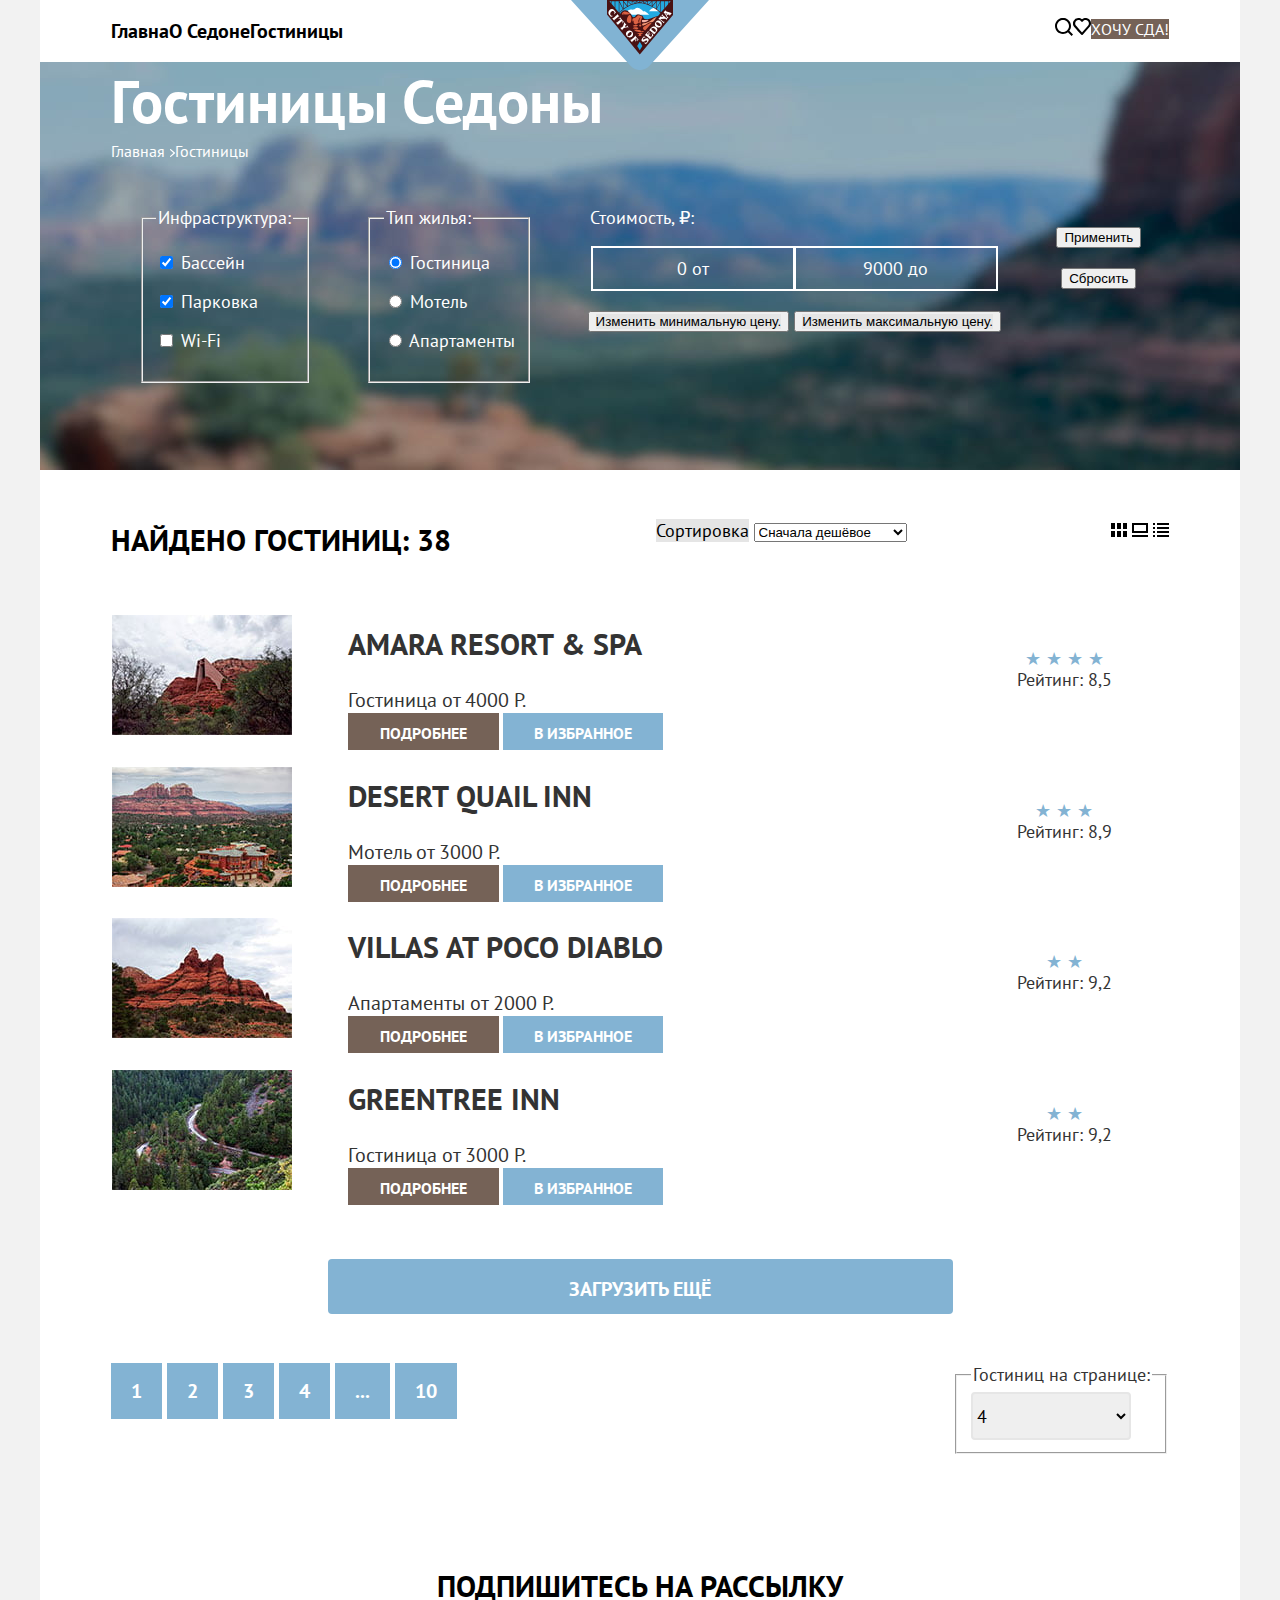
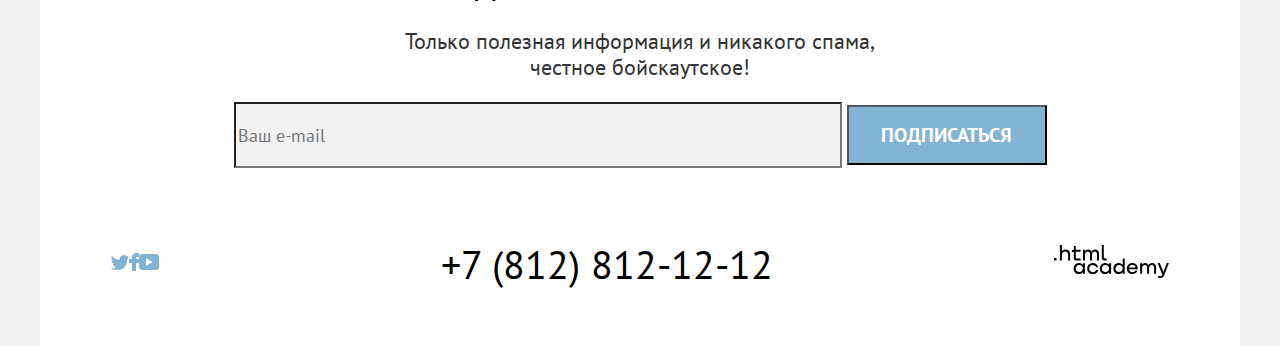
==== catalog.html @ 9a7aae80 "Поправил верстку каталога и главной" ====
<!DOCTYPE html>
<html lang="ru">
	<head>
		<meta charset="utf-8">
		<title>Каталог</title>
		<link rel="stylesheet" href="styles/styles.css">
	</head>
	<body class="page-body">
		<header class="page-header wrap">
			<nav class="navigation">
				<ul class="navigation-list">
				  <li class="navigation-item">
					 <a class="navigation-link" href="#">Главна</a>
				  </li>
				  <li class="navigation-item">
					 <a class="navigation-link" href="#">О Седоне</a>
				  </li>
				  <li class="navigation-item">
					 <a class="navigation-link" href="catalog.html">Гостиницы</a>
				  </li>
				</ul>
	 
				<div class="logo-icon">
				 <a href=""><svg width="138" height="70" fill="none" xmlns="http://www.w3.org/2000/svg"><g clip-path="url(#a)"><path d="M138 0H0l59.5 65.7c5.2 5.8 13.8 5.8 19 0L138 0Z" fill="#81B3D3"/><path d="m36.7.5 32.1 37.9 32-37.7L36.7.5Z" fill="#23A9E1"/><path d="M61.1 14.7h17.3c-1.3-.8-4.4-4.6-6-3.2-.1.1-4.9-5.7-8-2.9-2.7 2.5-4-.3-7 1.6-3.6 2.4 2 3.7 3.7 4.5Zm26.7-3.5-9.8.1c3.9-4.5 5.6-4 9.8-.1Z" fill="#fff"/><path d="M97.6 3.6V1.2h2.1l-2.1 2.4ZM48.4 13c.1.1 2.4-2.4 6.1-4.9 3.4-2.3 8.6-4.9 14.4-4.9 5.8 0 11.1 2.7 14.5 5 3.7 2.4 6 4.8 6.1 4.9l-2.5 3c-4.5.6-7.7 3.9-12.1 3.2-2.2-.4-2.3-1.6-2.9-2.9-.5-1-1.3-.8-2.3-1.2-.9-.4-1.5-1.1-3.4-.7-1.6.4-1.8 2.9-3.9 2.8-1.1-.1-1.2-1.6-2.8-3.6-4.1-4.9-7.9-4.2-10.5.3l19.6 23.3L48.4 13ZM40 1.2v1.9l-1.6-1.9H40Zm53.9 0h3.2v3L93.9 8V1.2Zm-4.1 11.4V1.2h3.5v7.4l-3.5 4s.1 0 0 0Zm-.5-10.4v9.9c-1.1-1.1-2.3-2.1-3.6-3l3.6-6.9Zm-4.1-.3v6.8c-.5-.3-.9-.7-1.5-1-.7-.4-1.4-.9-2.2-1.3l3.7-4.5Zm-4.4-.2V6c-1-.5-2.1-1-3.1-1.5l3.1-2.8Zm.6-.5h3.7l-3.7 4.6V1.2Zm4.3 0h3.6l-3.6 7.1V1.2Zm-8.8 0h3.9l-3.5 3.1c-.1 0-.2-.1-.3-.1l-.1-3Zm-.5.4V4c-1-.4-2-.7-3.1-.9l3.1-1.5Zm-4.2 0v1.3L70 2.6l2.2-1Zm-6.8 0 2.2 1c-.8 0-1.5.1-2.2.3V1.6Zm-4.1 0 3.1 1.5c-1.1.2-2.1.5-3.1.9V1.6Zm3.6 1.2-3.3-1.6h3.3v1.6Zm3.5-.4-2.8-1.3h2.8v1.3Zm.7-1.2H72l-2.9 1.3V1.2Zm3.7 0H76l-3.2 1.6V1.2ZM60.4 4.3l-3.5-3.1h3.9v3l-.4.1Zm-3.6-2.6 3.1 2.7c-1.1.4-2.1.9-3.1 1.5V1.7Zm-4.3.2 3.6 4.5c-1.3.7-2.5 1.5-3.6 2.4V1.9Zm-4.2.3 3.6 7c-1.3 1-2.5 2-3.6 3.2V2.2Zm3.7 6-3.6-7.1H52v7.1Zm4.3-2.5-3.7-4.6h3.7v4.6ZM43.7 7.5l-3.2-3.8V1.2h3.2v6.3Zm.6-6.3h3.5v11.2l-3.5-4.2v-7ZM69.1 0H36v14.6l32.8 39.9.2-.3L102 15V0H69.1Z" fill="#491213"/><path d="m66.2 46 2.6-4.2 2.6 4.2-2.6 4.2-2.6-4.2Z" fill="#23A9E1"/><path d="M74.2 30.6c-3.4-2-2.6-3.5.2-4.9 1.5-.7 4.8-3.4 6.1-2.5l-6.3 7.4Zm-2.3 2.5c-2-.1-4.3-.4-6.3.1 1.2.3 4.2 1.2 1.4 1.9 1 1.4 2.6 1.3 3.6.1-.4-.2-.7-.5-1-.7 1.1-.3 2.1-.9 2.3-1.4Zm1.2-1.6c-.9-.8-1.9-.8-2.7 0-1.2-2.1-5.4-1.4-7.4-1.7 1.1 2.6 9.6 3.1 10.1 1.7Zm-6.8-2.2c-1.6-.5-6.8-.4-3.4-1.8 1.1-.4 6.7.1 3.4 1.8Zm2-3c-.5-1.1.4-2.4 1.7-1.4 1.2.8-.6 2-1.7 1.4Zm-2.9.1c-2.3.7-5.3-.8-1.6-1.5 2.3-.5 4.7.5 1.6 1.5-.1 0 .1 0 0 0Zm-2.6-6.2c-.5 1.6-1.5 1.9-1.4 0 .1-2.3 1.6-1.7 3.2-2.6 1.3-.7 2-3.4 4.3-1.8 1 .7 2.2.1 2.5 1.2 0-.1-2.9 6.7-1.3 6.7-3.2 0-1.8-3.8-.6-6.4-1.2.6-3.1 4.3-1.5 5-.8 1.1-3.4 2.6-4.7 1.5-1.1-1-.5-2.3-.5-3.6Zm-4 2.8c-5.6 0-1.8-8.6.1-8.1 2.2.7 1.9 8.2-.1 8.1Zm-6.2-8.2c-2.6-.1-1.5-2.6.3-3.1 1.7-.5 5.2 1.1 6.4 2.2-1.8.6-4.1.5-6.1.6-.2-2-.7-1.3-.6.3Z" fill="#DC6243"/><path d="M71.8 25.8c-2.9-3 4.3-2.7 5.5-3.8.8.3 7-5.4 8.5-5-1.1 1.3-3.4 5.3-5 5.3-1.3 0-2.6-.2-3.6.7-1.5 1.4-3.9 2.1-5.4 2.8Z" fill="#F49774"/><path d="M72.7 22.2c-1.6.9-3.1-2.5-.3-2.2 1.8.2 3.7-.2 5.4.1a5.86 5.86 0 0 1-5.1 2.1Z" fill="#F4B1A4"/><path d="M51.1 20.9c.3.4.6.8.5 1.4 0 .4-.6 1-.2 1.2l1.5-1.8c-.4-.1-3.5-3.8-3.5-4.2l-2.1 1.1c.1.4.8 0 1.2 0 .5 0 .9.4 1.3.7-1.1.9-3.8 3.3-4.1 3.3-.1 0-.7-.4-.7 0 0 .2.6.7.7.8l1.4 1.7c.4-.2-.1-.5.1-.8.1-.2 3.2-2.7 3.9-3.4Zm-3.4-4.5c.3-.1.4.3.6 0l-1.6-1.9c-.2-.3-.5-.6-.5 0 .1.4-4 3.7-4.2 3.8-.3.1-.5-.3-.7.1l1.4 1.7c.2.2.3.4.5.6.2.2.1-.4.1-.4-.1-.3.3-.6.6-.8 1-1 3.5-3.1 3.8-3.1Zm-5.7-.6c-1.1.3-2.4-.1-2.7-1.3-.4-1.2.4-2.4 1.3-3.1.9-.7 2.3-.6 2.8.5.2.5.1 1.1-.1 1.6-.1.3-.4.6 0 .8.6-.7 1.1-1.4 1.7-2.1-.7-.4-1-1.1-1.5-1.7-.6-.7-1.3-1.4-2.3-1.5-1.9-.3-3.6 1.7-3.8 3.4-.1.9.2 1.8.8 2.6.5.6 1.2 1.1 1.6 1.8.2.1 1.8-.7 2.1-.8.2 0 .1-.1.1-.2-.5.2 0 0 0 0Zm25.5 23.6c-.7-.5-2.6-3-3-3.5l-.2-.3-.2.1c-.1.1.1.4 0 .6-.5.8-3.7 3.2-3.9 3.4-.4.2-.8-.1-1 .2.5.6 1.8 2.3 2 2.3.3 0 .1-.5.1-.6.1-.2 1.7-1.6 2.3-2.1.2-.2.4.3.6.5.2.3.3.7.2 1-.1.2-.5.6-.2.8.4-.5 1.5-1.8 1.7-2 .2-.2-.4 0-.3-.1-.2.1-.5.2-.7 0-.1 0-.7-.7-.6-.8.3-.2.6-.6 1-.7.6-.1 1 1 1.1 1.4.1.4.1.8-.1 1.1-.1.3-.3.5 0 .6l1.4-1.9c0 .1-.1.1-.2 0-.1 0 .1.1 0 0Zm-9.2-8.9c-.7 0-1.4.3-2 .8a3.56 3.56 0 0 0-.5 4.8c1.3 1.7 3.4 1.9 5.1.7 1.4-1.2 1.6-3.3.5-4.8-.8-1-2-1.5-3.1-1.5Zm1.2 1.4c.9-.1 1.5.8 1.1 1.8-.4 1-1.4 2-2.4 2.4-1.2.5-2-.5-1.5-1.7.4-1 1.4-2 2.4-2.4.1 0 .2-.1.4-.1Zm-2.8-4.6c.3 0 .6.4.8 0l-1.4-1.7c-.4.2 0 .4-.1.6-.2.3-1.7.5-2.1.6.1-.4.6-1.7.8-1.8.4-.3.6.3.8-.1l-1.8-2.1c-.2-.2-.4-.7-.6-.4 0 0 0 1-.1 1.1-.1.2-.6 2.4-1.2 2.9a11 11 0 0 1-1.8 1.4c-.3.1-.5-.4-.8 0l1.6 1.9c.1.1.4.6.5.6.3.1 0-.6.1-.7.1-.3 1.6-1.8 2.3-1.9.9-.2 2-.5 3-.4.2 0-.2 0 0 0ZM80.9 34c.1.4.2.9.1 1.3-.1.6-.6 1.9-1.4 1.5-.8-.4-1.4-1.1-2.1-1.7.5-.6 1-1.1 1.9-.8.2.1.4 0 .2-.2-.3-.2-2-1.3-2.1-1.2-.2.2.3.6.1 1-.1.3-.4.5-.6.8-.5-.4-1.2-.8-.7-1.5.4-.4.8-.8 1.4-.9.4-.1 1.2.3 1.3-.1-.7-.3-1.4-.7-2.1-1 .1.5-2.2 2.9-2.7 3.5-.1.1-.4.4-.4.5 0 .3.4.1.4.1.3-.1 4.4 3.3 4.5 3.6.1.2-.1.4 0 .5 0 0 .1.1.2.1.3-.3 2.9-3.9 3.5-4l-1.5-2.4c-.4.2-.1.7 0 .9Zm-4 4.4c-1.3-.9-3.6.8-4 1-.7.3-1.2-.4-.8-1 .3-.5.9-.8 1.5-.8.2 0 .9.1.9 0 .1-.1.1-.1 0-.2-.6-.4-1.1-.8-1.7-1.1-.1.7-.9 1.1-1.3 1.6-.5.6-1 1.3-1 2s.4 1.4 1.1 1.7c.7.4 1.5.1 2.2-.3.4-.3.8-.6 1.2-.8.6-.3 1.5 0 1.3.8-.2.7-.9 1.3-1.6 1.5-.4.1-.8.1-1.2-.1-.3-.1-.6-.5-.8-.1l2.3 1.6c.1-.5.3-.7.7-1 .5-.4.9-.9 1.3-1.4.8-.9 1.1-2.5-.1-3.4Zm17.6-28.1c0 .1 0 .1 0 0l-.9 1-.8 1c-.2.2-.3.3 0 .5.5-.3 3.5 4.8 3.3 5.5-.5.2-4.5-3.3-4.6-3.5 0-.1.2-.7-.1-.6-.1 0-.5.6-.6.7l-.6.7c.2.3.3 0 .6 0 .2.1 1.2.9 1.5 1.1-.5 0-1.7.1-1.9.1-.6.1-.3-.4-.7-.6L88.2 18l-.9 1v.1c.2.2.1.1.4 0 .3-.1 4.3 3.2 4.4 3.4.2.3-.1.6.3.8l1.2-1.4c.1-.1.1-.1 0-.1-.3-.2-.3.1-.7.1-.3-.1-2.9-2.2-3.8-3l5.3-.2c.2 0 .7.6.7.8-.1.2-.3.4 0 .5.3-.4.6-.7.9-1.1l.1-.2c.1 0 .1-.1.1-.2l.1-.1c.3-.3 1.2-1.3 1.1-1.4-.3-.3-.4.3-.8 0-.2-.2-.8-1.2-.9-1.4-.2-.3.4-.6.6-.7.5-.3 2.1-.8 2.3.2 0 .2-.2.4-.1.5 0 0 .1.2.2.1l2.1-2.6-.2-.2c-.5.5-5.5-1.5-5.8-1.8-.1-.2-.1-.8-.3-.8Zm-.2 2.6c.8.3 1.5.6 2.3 1l-.6.3c-.2.1-.4.3-.6.5l-1.1-1.8Zm-6.6 7.7c-1.1-.1-2.2.4-3 1.3-1.2 1.5-1.1 3.7.4 4.9 1.5 1.2 3.7.9 4.9-.5 1.2-1.5 1.1-3.7-.4-4.9-.5-.4-1.2-.7-1.9-.8Zm-1.4 1.6c.6 0 1.3.4 1.7.7.8.5 2.2 1.7 1.5 2.7 0-.1.1-.1-.1.1-.8.8-2.2.1-2.9-.5-.7-.5-2-1.7-1.2-2.7.3-.2.6-.3 1-.3Zm-3.1 4.3c-1.2-.1-2.4.5-3.3 1.6-.6.8-1.3 1.5-1.9 2.3.2.3.5-.1.8.1.3.2 4.1 3.3 4.1 3.5.1.3-.2.4.1.6.1.1 2.9-3.4 3.2-4 .4-1.1.1-2.4-.8-3.2.1.1.2.1 0 0-.8-.6-1.5-.9-2.2-.9Zm-1.1 1.6h.3c1.4.4 3.4 2.1 2.1 3.6l-.4.4c-.2.2-4.2-3-4-3.2.4-.5 1.3-.9 2-.8Z" fill="#fff"/></g><defs><clipPath id="a"><path fill="#fff" d="M0 0h138v70H0z"/></clipPath></defs></svg>
				 <span class="visually-hidden"></span></a>
				</div>
				
				<ul class="navigation-listP">
				 <li class="navigation-item">
					 <a href=""><svg width="18" height="18" fill="none" xmlns="http://www.w3.org/2000/svg"><path d="m18 16.5-3.7-3.7c1-1.3 1.7-3 1.7-4.9 0-4.4-3.6-8-8-8S0 3.6 0 8c0 4.4 3.6 8 8 8 1.8 0 3.5-.6 4.9-1.7l3.7 3.7 1.4-1.5ZM8 14c-3.3 0-6-2.7-6-6s2.7-6 6-6 6 2.7 6 6-2.7 6-6 6Z" fill="#000"/></svg>
					 <span class="visually-hidden"></span></a>
				 </li>
				 <li class="navigation-item">
					 <a href=""><svg width="18" height="17" fill="none" xmlns="http://www.w3.org/2000/svg"><path d="M8.9 17a.9.9 0 0 1-.8-.4c-5.4-6.1-6.7-7.5-7-7.9A5.4 5.4 0 0 1 5.5 0C6.8 0 8 .5 9 1.3a5.46 5.46 0 0 1 9 4.1c0 1.3-.5 2.5-1.3 3.4l-7 7.9c-.2.2-.4.3-.8.3Zm-6-9.5c.3.4 3.5 4 6.1 6.9l6.2-7c.5-.5.7-1.2.7-2 0-1.8-1.5-3.3-3.3-3.3-1 0-2 .5-2.7 1.3-.3.3-.6.4-.9.4-.3 0-.6-.2-.8-.4-.7-.8-1.7-1.3-2.7-1.3-1.8 0-3.3 1.5-3.3 3.3-.1.9.3 1.6.7 2.1-.1 0-.1 0 0 0Z" fill="#000"/></svg>
						 <span class="visually-hidden"></span></a>
				 </li>
				 <li class="navigation-item">
					 <a class="button-navi" href="#" alt="Кнопка" width="160px" height="37px">Хочу Сда!</a>
				 </li>
			  </ul>
			 </nav>
		 </header>
		 
	<main class="main-catalog">
		<section class="selection-block wrap">
			<header class="inner-header">
				<h1 class="inner-header-title">Гостиницы Седоны</h1>
					<ul class="navigation-it">
						<li class="navigation-items">
							<a class="vis-hidden" href="#">Главная</a>
							<a class="to-main" href="#"><svg width="5" height="8" fill="none" xmlns="http://www.w3.org/2000/svg"><path d="M4.8 3.6 1 .2C.8 0 .4 0 .1.2-.2.4-.1.8.1 1l3.3 3L.2 7c-.2.2-.2.6 0 .8 0 .1.3.2.4.2.1 0 .3-.1.4-.2l3.8-3.4c.3-.2.3-.6 0-.8Z" fill="#fff"/></svg></a>
						</li>
						<li class="navigation-items">
							<a class="navi-kat" href="#">Гостиницы</a>
						</li>
					</ul>
			</header>
				
				
			<div class="block-rtx">
				<div class="fieldset">
					<div class="fieldset-block">
						<fieldset class="fieldset">
							<legend class="text-m">Инфраструктура:</legend>
						   	<div class="text-n">
							   	<p>
						         	<input type="checkbox" name="pool" value="Бассейн" id="checkbox01" checked>
							      	<label for="checkbox01">Бассейн</label>
									</p>
							   	<p>
						         	<input type="checkbox" name="parking" value="Парковка" id="checkbox02" checked>
							      	<label for="checkbox02">Парковка</label>
									</p>
							   	<p>
						         	<input type="checkbox" name="wi-fi" value="wi-fi" id="checkbox03">
							      	<label for="checkbox03">Wi-Fi</label>
									</p>
								</div>
						</fieldset>
					</div>
				</div>
			
				<div class="fieldset">
					<div class="fieldset-block">
						<fieldset class="fieldset">
							<legend class="text-m">Тип жилья:</legend>
								<div class="text-n">
									<p>
  										<input type="radio" id="hotel" name="contact" value="Гостиница" checked>
  										<label for="hotel">Гостиница</label>
									</p>
							  		<p>
  										<input type="radio" id="motel" name="contact" value="Мотель">
  										<label for="motel">Мотель</label>
									</p>
							  		<p>
  										<input type="radio" id="apartments" name="contact" value="Апартаменты">
  										<label for="apartments">Апартаменты</label></p>
							  	</div>
						</fieldset>
					</div>
				</div>
					
				<div class="cost-filter">
					<div class="filter-block">
						<legend class="text-m">Стоимость, ₽:</legend>
							<ul class="price-control">
								<li class="block-li">
									<span>0 от</span>
								</li>
								<li class="block-li">
									<span>9000 до</span>
								</li>
							</ul>
						<button class="range-toggle toggle-min" type="button">
							<span class="visually-hidden">Изменить минимальную цену.</span>
						</button>
						<button class="range-toggle toggle-max" type="button">
							<span class="visually-hidden">Изменить максимальную цену.</span>
						</button>
					</div>
				</div>
				<div class="butt-control-block">
					<p><button class="cotrols-up" type="submit" name="show">Применить</button></p>
					<p><button type="button" name="show">Сбросить</button></p>
				</div>
			</div>			
		</section>
		
		<section class="hotel-item">
			<div class="hotel-pos">
				<div class="block-post wrap">
			<div class="sorting">
				<span>Найдено гостиниц: 38</span>
			</div>
			<div class="sorting-type">
			<form class="sorting-type">
				<label class="visually-hidden" for="sorting">Сортировка</label>
				<select class="select-control" id="sorting" name="sorting">
					<option value="cheap">Сначала дешёвое</option>
				  <option value="popular">Сначала популярное</option>
				  <option value="expensive">Сначала дорогое</option>
				</select>
			 </form>
			</div>
			 	<div class="button-light">
					<svg width="16" height="14" fill="none" xmlns="http://www.w3.org/2000/svg"><path d="M4 0H0v6h4V0ZM16 0h-4v6h4V0ZM10 0H6v6h4V0ZM4 8H0v6h4V8ZM16 8h-4v6h4V8ZM10 8H6v6h4V8Z" fill="#000"/></svg>
					<svg width="16" height="14" fill="none" xmlns="http://www.w3.org/2000/svg"><path d="M16 12H0v2h16v-2ZM14 2v6H2V2h12Zm2-2H0v10h16V0Z" fill="#000"/></svg>
					<svg width="16" height="14" fill="none" xmlns="http://www.w3.org/2000/svg"><path d="M2 0H0v2h2V0ZM16 0H4v2h12V0ZM2 4H0v2h2V4ZM16 4H4v2h12V4ZM2 8H0v2h2V8ZM16 8H4v2h12V8ZM2 12H0v2h2v-2ZM16 12H4v2h12v-2Z" fill="#000"/></svg>
				</div>
				</div>
			</div>
		</section>

		<div class="menu-hotel">
			<div class="abode">
				<div class="img-catalog"><img src="images/catalog/hotel-1.jpg" width="180px" height="120px" alt="Amara Resort & Spa"></div>
					<div class="information">
						<h2 class=info-abode>Amara Resort & Spa</h2>
							<span class="adobe-name">Гостиница</span>
							<span class="adobe-price">от 4000 Р.</span>
							<div class="buttons">
								<a href="#" class="more-details">Подробнее</a>
								<a href="#" class="more-favorites">В избранное</a>
							</div>
					</div>
				<div class="rating-item">
					<div class="rating-result">
						<span class="active"></span>	
						<span class="active"></span>    
						<span class="active"></span>  
						<span class="active"></span>   
					</div>
					<div class="rating">Рейтинг: 8,5</div>
				</div>
			</div>

			<div class="abode">
				<div class="img-catalog"><img src="images/catalog/hotel-2.jpg" width="180px" height="120px" alt="Desert Quail Inn"></div>
				<div class="information">
					<h2 class=info-abode>Desert Quail Inn</h2>
					<span class="adobe-name">Мотель</span>
					<span class="adobe-price">от 3000 Р.</span>
					<div class="buttons">
						<a href="#" class="more-details">Подробнее</a>
						<a href="#" class="more-favorites">В избранное</a>
					</div>
				</div>
				<div class="rating-item">
					<div class="rating-result">
						<span class="active"></span>	
						<span class="active"></span>    
						<span class="active"></span> 
					</div>
					<div class="rating">Рейтинг: 8,9</div>
				</div>
			</div>

			<div class="abode">
				<div class="img-catalog"><img src="images/catalog/hotel-3.jpg" width="180px" height="120px" alt="Villas at Poco Diablo"></div>
				<div class="information">
					<h2 class=info-abode>Villas at Poco Diablo</h2>
					<span class="adobe-name">Апартаменты</span>
					<span class="adobe-price">от 2000 Р.</span>
					<div class="buttons">
						<a href="#" class="more-details">Подробнее</a>
						<a href="#" class="more-favorites">В избранное</a>
					</div>
				</div>
				<div class="rating-item">
					<div class="rating-result">
						<span class="active"></span>	
						<span class="active"></span>    
					</div>
					<div class="rating">Рейтинг: 9,2</div>
				</div>
			</div>

			<div class="abode">
				<div class="img-catalog"><img src="images/catalog/hotel-4.jpg" width="180px" height="120px" alt="GreenTree Inn"></div>
				<div class="information">
					<h2 class=info-abode>GreenTree Inn</h2>
					<span class="adobe-name">Гостиница</span>
					<span class="adobe-price">от 3000 Р.</span>
					<div class="buttons">
						<a href="#" class="more-details">Подробнее</a>
						<a href="#" class="more-favorites">В избранное</a>
					</div>
				</div>
				<div class="rating-item">
					<div class="rating-result">
						<span class="active"></span>	
						<span class="active"></span> 
					</div>
					<div class="rating">Рейтинг: 9,2</div>
				</div>
			</div>

			<div>
				<p class="butt-sh-more">
					<a  href="#" class="button-show-more" alt="Загрузить ещё" width="625" height="55px">Загрузить ещё</a>
				</p>
			</div>
		</div>

			<section class="block-r wrap">
				<div class="myDIV">
					<button class="btn">1</button>
					<button class="btn">2</button>
					<button class="btn">3</button>
					<button class="btn">4</button>
					<button class="btn">...</button>
					<button class="btn">10</button>
				 </div>
		  
			  <form class="number-hotels">
				  <fieldset>
			<legend class="hotels-page">Гостиниц на странице:</legend>
						<select name="hotel-number" id="hotel-number">
							<option value="4">4</option>
							<option value="3">3</option>
							<option value="2">2</option>
							<option value="1">1</option>
		  				</select>
					</fieldset>
				</form>
		  </section>

			<section class="newsletter">
				<div class="news-p">
				<h2 class="page-mail-title">Подпишитесь на рассылку</h2>
				<p class="mail-title">Только полезная информация и никакого спама,<br> честное бойскаутское!</p>
				<form class="newsletter-form" action="https://echo.htmlacademy.ru/" method="post">
				  <p class="newsletter-email">

					 <input class="field"  placeholder="Ваш e-mail" type="email" name="newsletter-email" id="newsletter-email" required>
				  
				  <button class="newsletter-button" type="submit">Подписаться</button></p>
				</form>
				</div>
			 </section>
		 </main>

		 <footer class="page-footer wrap">
			<section class="footer-social">
				<ul class="footer-social-list">
				  <li class="footer-social-item">
					<a href="#"><svg width="18" height="15" fill="none" xmlns="http://www.w3.org/2000/svg">
						<path d="M11.6.2c1.8-.5 3.2.3 3.8 1.2.7-.2 1.4-.5 2.1-.7 0 .9-.6 1.5-.9 1.8.7.1 1.4-.6 1.4-.6-.2 1-1.1 1.8-1.7 2C16.1 10.7 13 15.1 5.7 15h-.5c-.4 0-4.4-.5-5.2-1.9 2.4.2 4.1-.4 5-1.2-1-.3-2.9-.4-3.2-2.9.4.1.6.2 1.3.1C1.8 8.3.4 7.5.5 5.3c.3.3 1.1.5 1.4.5C1.1 5.6-.2 2.5.9.9c1.9 1.9 4 3.6 7.6 3.8C8.7 2.3 9.7.8 11.6.2Z" fill="#83B3D3"/></svg></a>
				  </li>
				  <li class="footer-social-item">
					<a href="#"><svg width="10" height="18" fill="none" xmlns="http://www.w3.org/2000/svg"><path d="M7 0C4.8 0 3 1.8 3 4v2H0v4h3v8h4v-8h3V6H7V4h3V0H7Z" fill="#83B3D3"/></svg></a>
				  </li>
				  <li class="footer-social-item">
					<a href="#"><svg width="20" height="16" fill="none" xmlns="http://www.w3.org/2000/svg"><path d="M17 0H2.9C1.2 0 0 1.5 0 3.2v9.5C0 14.5 1.2 16 2.9 16h14.3c1.5 0 2.9-1.5 2.9-3.2V3.2C19.9 1.5 18.7 0 17 0ZM7 11.8V4.2L13.7 8 7 11.8Z" fill="#83B3D3"/></svg></a>
				  </li>
				</ul>
				</section>
				<section class="footer-contacts">
					<address class="footer-contacts-phone">
						<a class="footer-phone" href="tel:+78128121212">+7 (812) 812-12-12</a>
					 </address>
			</section>
	
			<section class="footer-academy">
				<div class="footer-acatext">
					<a class="htmlacademy-link" href="https://htmlacademy.ru/"><img src="images/imgsvg/logo_htmlacademy.svg" alt="точка" width="115px" height="34px"></a>
				</div>
			 </section>
		 </footer>
	</body>
</html>
---- styles/styles.css ----
@font-face {
	font-family: "PT Sans";
	font-style: normal;
	font-weight: 400;

	src: url("../fonts/ptsans-400.woff2") format("woff2");
	font-display: swap;
}

@font-face {
	font-family: "PT Sans";
	font-style: normal;
	font-weight: 700;

	src: url("../fonts/ptsans-700.woff2") format("woff2");
	font-display: swap;
}

body {
	font-family: "PT Sans", sans-serif;
	font-size: 18px;
	line-height: 21px;
	color: #333333;
	background-color: #E5E5E5;
}

html {
	background-color: #F2F2F2;
}

.wrap {
	padding-left: 71px;
	padding-right: 71px;
}

.page-body {
	width: 1200px;
	margin: 0 auto;
	background: #FFFFFF;
}

.logo-icon {
	transform: translate(-50%, 0);
	position: absolute;
	left: 50%;
	top: 0;
}

.button {
	font-family: inherit;
	font-size: 16px;
	line-height: 16px;
	font-weight: normal;
	text-align: center;
	color: #ffffff;
	background-color: #000000;
	text-decoration: none;
	text-transform: uppercase;
}

.page-header {
	color: #000000;
	background: #FFFFFF;
}

.navigation {
	display: flex;
	justify-content: space-between;
	
}

.navigation-list {
	display: flex;
	justify-content: space-between;
	list-style: none;
	margin-left: 0;
	padding: 0;
}

.navigation-listP {
	display: flex;
	justify-content: space-between;
	list-style: none;

}

.navigation-link {
	font-family: "PT Sans", sans-serif;
	font-size: 20px;
	line-height: 26px;
	font-weight: 700;
	text-align: center;
	color: #000000;
	background-color: #ffffff;
	text-decoration: none;
}

.main-welcom {
	display: grid;
	grid-template-columns:repeat(2, 1fr);
	color: #FFFFFF;
	background-color: #9D8981;
	text-align: center;
 	background-image: url("../images/index-background.jpg");
	width: 1200px;
	height: 485px;
	margin: auto;

}

.logo-welcome {
	padding: 35px;
	width: 458px;
	height: 352px;
}

.grid-line {
	width: 1200px;
	height: 56px;
}

a.button-navi {
	background: #756257;
	color: #ffffff;
	text-transform: uppercase;
	text-decoration: none;
	font-size: 16px;
	line-height: 21px;
 }

.logo-sedona-town {
	color: #ffffff;
	background-color: #83B3D3;
}

.town-main {
	display: flex;
	justify-content: center;
	align-items: center;
	height: 282px;
	background: #FFFFFF;
	
}

h1 {
	font-family: "PT Sans", sans-serif;
	font-style: normal;
	font-size: 60px;
	line-height: 78px;
	font-weight: bold;
}

h2 {
	font-family: "PT Sans", sans-serif;
	font-style: normal;
	font-weight: bold;
	font-size: 30px;
	line-height: 36px;
	text-align: center;
	text-transform: uppercase;
}

h3{
	font-family: "PT Sans", sans-serif;
	font-style: normal;
	font-weight: bold;
	font-size: 24px;
	line-height: 28px;
	text-align: center;
	text-align: center;
	text-transform: uppercase;
}

.text-u {
	font-family: "PT Sans", sans-serif;
	font-size: 30px;
	line-height: 36px;
	font-style: normal;
	font-weight: bold;
	color: #000000;
	text-align: center;
	text-transform: uppercase;
}

.text-p {
	font-family: "PT Sans", sans-serif;
	font-style: normal;
	font-weight: normal;
	color: #333333;
	font-size: 22px;
	line-height: 36px;
	text-align: center;
}

.logo-sedona-town {
	text-align: center;
}

.advantages-item {
	text-align: center;
}

.advantages-title {
	font-family: "PT Sans", sans-serif;
	font-size: 24px;
	line-height: 28px;
	text-transform: uppercase;
}

.interested {
	display: flex;
	justify-content: center;
	align-items: center;
	margin: 0 auto;
	text-align: center;
	height: 417px;
	background: #FFFFFF;
}

.newsletter {
	text-align: center;
}

.logo-sedona-town {
	display: flex;
	max-width: 1200px;
	background-color: #83B3D3;
}

.sedona-town {
	display: flex;
	margin: auto;
	height: 384px;
}

.cont-text {
	font-family: "PT Sans", sans-serif;
	font-style: normal;
	color: #ffffff;
	margin: auto;
	font-weight: normal;
	font-size: 18px;
	font-weight: 21px;
	text-align: center;
}

.devil-bridge {
	display: flex;
	max-width: 1200px;
	background-color: #83B3D3;
}

.bridge-dev {
	display: flex;
	margin: auto;
	height: 384px;
}

.cont-H3 {
	padding-right: 60px;
	padding-left: 60px;
}

.recommendations-block {
	text-align: center;
	
}

.advantages-list {
	display: flex;
	align-items: center;
	list-style: none;
	margin: 0;
	padding: 0;
}

.block-itemP {
	width: 400px;
	height: 384px;
	background-color: rgba(131, 179, 211, 0.12);
}

.block-item {
	width: 400px;
	height: 384px;
}

.advantages-item {
	font-family: "PT Sans", sans-serif;
	font-style: normal;
	color: #000000;
	margin-top: 25%;
}

.advantages {
	margin: 0 auto;
	text-align: center;
}

.advantages-description {
    padding-right: 60px;
    padding-left: 60px;
}

.advantages-title {
	padding-right: 90px;
	padding-left: 90px;
}

.block-itemA {
	
	width: 400px;
	height: 384px;
	background: rgba(131, 179, 211, 0.2);
}


.butt-search {
	font-family: "PT Sans", sans-serif;
	background: #756257;
	border-radius: 10px;
	font-size: 20px;
	line-height: 26px;
	font-weight: bold;
	color: #FFFFFF;
	text-decoration: none;
	text-transform: uppercase;
	width: 575px;
	height: 60px;
	display: block;
	text-align: center;
	line-height: 60px;
	
}

.container-newsletter {
	color: #FFFFFF;
	background-color: #3A5863;
 	background-image: url("../images/background.jpg");
	width: 1200px;
	height: 408px;
	display: flex;
	justify-content: center;
	align-items: center;
	margin: 0 auto;
	text-align: center;
}

.mailing-letter {
	text-align: center;
}


.mailing-title {
	font-family: "PT Sans", sans-serif;
	font-style: normal;
	font-weight: bold;
	color: #ffffff;
	text-align: center;
	text-transform: uppercase;
}

.mailing-p {
	font-family: "PT Sans", sans-serif;
	font-style: normal;
	font-weight: normal;
	color: #FFFFFF;
	font-size: 22px;
	line-height: 26px;
	text-align: center;
}

.footer-phone {
	font-family: "PT Sans", sans-serif;
	font-style: normal;
	font-weight: normal;
	font-size: 40px;
	line-height: 40px;
	color: #000000;
	text-decoration: none;
}

.page-footer {
	font-family: "PT Sans", sans-serif;
	display: flex;
	justify-content: space-between;
	align-items: center;
	color: #FFFFFF;
	background: #FFFFFF;
	padding-top: 49px;
	padding-bottom: 53px;
}

.footer-social-list {
 display: flex;
 justify-content: space-between;
 padding-left: 0%;
 list-style: none;
}

/*---------------Работа с каталого--------------------*/

.main-catalog {
	font-family: "PT Sans", sans-serif;
	font-size: 18px;
	line-height: 21px;
	color: #000000;
	background-color: #ffffff;
}

.selection-block {
 	background-image: url("../images/background.jpg");
	color: #FFFFFF;
	background-color: #3A5863;
	height: 408px;
	margin-bottom: 50px;
}

.inner-header-title {
	margin-top: 0;
	margin-bottom: 0;
}

.block-rtx {
	display: flex;
	justify-content: space-around;
}


.navigation-it {
	display: flex;
	flex-wrap: wrap;
	list-style: none;
	padding: 0;
	margin: 0;
	color: #ffffff;
}

.navigation-items {
	margin-bottom: 45px;
}

.navigation-items a{
	font-size: 16px;
	font-style: normal;
	font-weight: normal;
	color: #ffffff;
	text-decoration: none;
}

.block-post {
	display: flex;
	justify-content: space-between;	
}

 


.butt-control-block {
	text-align: center;
}

.price-control {
	display: block;
	overflow: hidden;
	list-style: none;
	padding: 3px 0 0 3px;
	
}

.price-control li {
	box-sizing: border-box;
	text-align: center;
	padding: 10px;
	float: left;
	margin: -3px -3px 0 0;    
	width: 205px;
	height: 45px;
	border: 2px solid #ffffff;
}

/*
  ------------------Муню каталога-----------------
*/
.menu-hotel {
	display: grid;
	grid-template-columns: 1056px 1056px 1056px 1056px;
	grid-template-columns: 1fr;
	width: 1056px;
	margin-top: 42px;
	margin-left: 72px;
}

.abode {
	display: grid;
	grid-template-columns: 200px 600px 100px;
	gap: 36px;
	align-items: center;
	background-color: #ffffff;
}

.info-abode {
	text-align: left;
}

.butt-sh-more {
	text-align: center;
}

.block-r {
	margin-top: 31px;
	margin-bottom: 89px;
 	display: flex;
	justify-content: space-between;
}

.sorting {
	font-family: "PT Sans", sans-serif;
	font-size: 30px;
	line-height: 39px;
	color: #000000;
	font-weight: bold;
	text-transform: uppercase;     
}

.button-controls {
	background-color: #ffffff;
}

.visually-hidden {
	background-color: #E5E5E5;
}

.information {
	font-family: "PT Sans", sans-serif;
	font-size: 20px;
	line-height: 26px;
	color: #333333; 
}

.rating {
	font-family: "PT Sans", sans-serif;
	background-color: #F2F2F2;
   border: none;
   color: #333333;
   width: 160px;
	height: 37px;
   text-align: center;
   text-decoration: none;
   display: inline-block;
}

.buttons {
	font-family: "PT Sans", sans-serif;
	font-style: normal;
	font-weight: bold;
	font-size: 16px;
	line-height: 21px;
	text-transform: uppercase;
	line-height: 40px;
}

.more-details {
	background-color: #756257;
   border: none;
   color: #ffffff;
   width: 151px;
	height: 37px;
   text-align: center;
   text-decoration: none;
   display: inline-block;
}

.more-favorites {
	background-color: #83B3D3;
   border: none;
   color: #ffffff;
   width: 160px;
	height: 37px;
   text-align: center;
   text-decoration: none;
   display: inline-block;
}

.rating {
	background: #ffffff;
}

.rating-item {
	margin: auto;
	text-align: center;
}

.rating-result span {
	padding: 0;
	font-size: 18px;
}
.rating-result > span:before {
	content: '★';
}
.rating-result > span.active {
	background-color: #ffffff;
	color: #83B3D3;
}

.button-show-more {
	font-family: "PT Sans", sans-serif;
   border: none;
	font-size: 20px;
	line-height: 26px;
   color: #ffffff;
	text-transform: uppercase;
	font-style: normal;
	font-weight: bold;
   width: 625px;
	height: 55px;
   text-decoration: none;
   display: inline-block;
	background-color: #83B3D3;
	border-radius: 4px;
	margin-top: 33px;
	line-height: 60px;
}

.newsletter {
	display: flex;
	justify-content: center;
	align-items: center;
	text-align: center;
}

.page-mail-title {
	font-family: "PT Sans", sans-serif;
	font-size: 30px;
	line-height: 36px;
	font-style: normal;
	font-weight: bold;
	color: #000000;
	text-align: center;
	text-transform: uppercase;
}

.mail-title{
	font-family: "PT Sans", sans-serif;
	font-size: 22px;
	line-height: 26px;
	text-align: center;
	color: #333333;
}


.field {
	font-family: "PT Sans", sans-serif;
	background: #F2F2F2;
	width: 600px;
	height: 60px;
	font-size: 18px;
	line-height: 26px;
	color: #000000;
	font-style: normal;
}

.newsletter-button {
	font-family: "PT Sans", sans-serif;
	font-style: normal;
	font-weight: bold;
	font-size: 20px;
	line-height: 26px;
	align-items: center;
	text-align: center;
	color: #FFFFFF;
	text-transform: uppercase;
	width: 200px;
	height: 60px;
	background-color: #f1f1f1;
	background: #83B3D3;
}

.btn {
	font-family: PT Sans;
	font-style: normal;
	font-weight: bold;
	font-size: 20px;
	line-height: 26px;
	color: #FFFFFF;
	border: none;
	outline: none;
	padding: 15px 20px;
	background-color: #83B3D3;
	cursor: pointer;
 }

 .active, .btn:hover {
	background-color: #F2F2F2;
	color: #000000;
 }

 .hotels-page {
	font-family: "PT Sans", sans-serif;
	font-style: normal;
	font-weight: normal;
	font-size: 18px;
	line-height: 23px;
	color: #333333;
 }

 #hotel-number {
	font-family: "PT Sans", sans-serif;
	font-style: normal;
	font-weight: normal;
	font-size: 18px;
	line-height: 23px;
	width: 160px;
	height: 48px;
	color: #000000;
	border: 2px solid #E6E6E6;
	box-sizing: border-box;
	border-radius: 4px;
 }
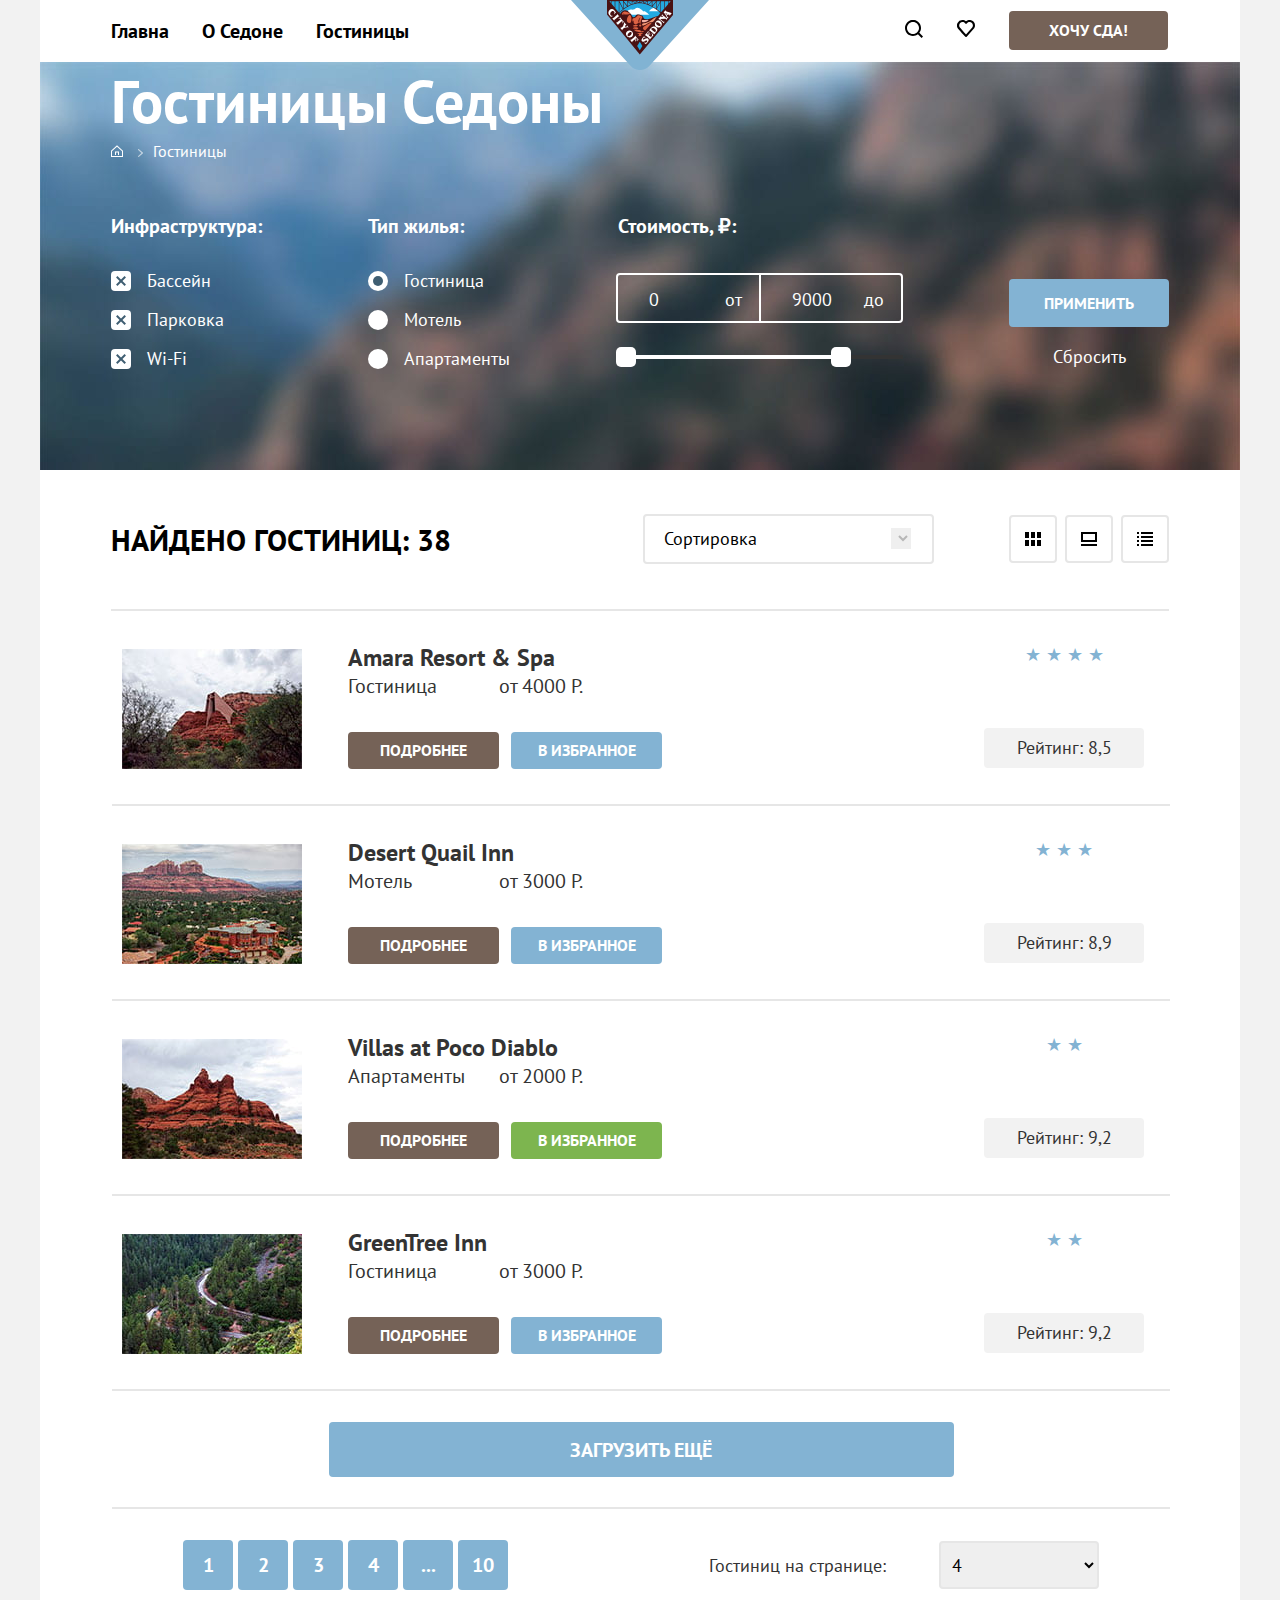
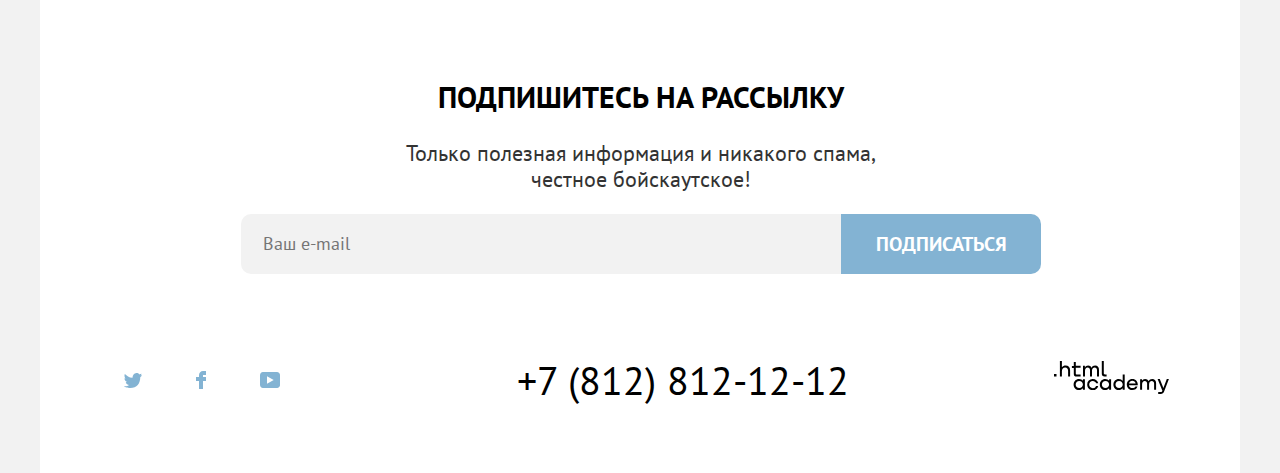
==== commit a35f1cd1: "Проверка что осталось доделать" ====
--- a/catalog.html
+++ b/catalog.html
@@ -5,226 +5,275 @@
 		<title>Каталог</title>
 		<link rel="stylesheet" href="styles/styles.css">
 	</head>
+
 	<body class="page-body">
-		<header class="page-header wrap">
+		<header class="page-header">
 			<nav class="navigation">
 				<ul class="navigation-list">
-				  <li class="navigation-item">
-					 <a class="navigation-link" href="#">Главна</a>
-				  </li>
-				  <li class="navigation-item">
-					 <a class="navigation-link" href="#">О Седоне</a>
-				  </li>
-				  <li class="navigation-item">
-					 <a class="navigation-link" href="catalog.html">Гостиницы</a>
-				  </li>
+					<li class="navigation-item">
+					 	<a class="navigation-link" href="index.html">Главна</a>
+					</li>
+					<li class="navigation-item">
+					 	<a class="navigation-link" href="#">О Седоне</a>
+					</li>
+					<li class="navigation-item">
+					 	<a class="navigation-link" href="catalog.html">Гостиницы</a>
+					</li>
 				</ul>
 	 
 				<div class="logo-icon">
-				 <a href=""><svg width="138" height="70" fill="none" xmlns="http://www.w3.org/2000/svg"><g clip-path="url(#a)"><path d="M138 0H0l59.5 65.7c5.2 5.8 13.8 5.8 19 0L138 0Z" fill="#81B3D3"/><path d="m36.7.5 32.1 37.9 32-37.7L36.7.5Z" fill="#23A9E1"/><path d="M61.1 14.7h17.3c-1.3-.8-4.4-4.6-6-3.2-.1.1-4.9-5.7-8-2.9-2.7 2.5-4-.3-7 1.6-3.6 2.4 2 3.7 3.7 4.5Zm26.7-3.5-9.8.1c3.9-4.5 5.6-4 9.8-.1Z" fill="#fff"/><path d="M97.6 3.6V1.2h2.1l-2.1 2.4ZM48.4 13c.1.1 2.4-2.4 6.1-4.9 3.4-2.3 8.6-4.9 14.4-4.9 5.8 0 11.1 2.7 14.5 5 3.7 2.4 6 4.8 6.1 4.9l-2.5 3c-4.5.6-7.7 3.9-12.1 3.2-2.2-.4-2.3-1.6-2.9-2.9-.5-1-1.3-.8-2.3-1.2-.9-.4-1.5-1.1-3.4-.7-1.6.4-1.8 2.9-3.9 2.8-1.1-.1-1.2-1.6-2.8-3.6-4.1-4.9-7.9-4.2-10.5.3l19.6 23.3L48.4 13ZM40 1.2v1.9l-1.6-1.9H40Zm53.9 0h3.2v3L93.9 8V1.2Zm-4.1 11.4V1.2h3.5v7.4l-3.5 4s.1 0 0 0Zm-.5-10.4v9.9c-1.1-1.1-2.3-2.1-3.6-3l3.6-6.9Zm-4.1-.3v6.8c-.5-.3-.9-.7-1.5-1-.7-.4-1.4-.9-2.2-1.3l3.7-4.5Zm-4.4-.2V6c-1-.5-2.1-1-3.1-1.5l3.1-2.8Zm.6-.5h3.7l-3.7 4.6V1.2Zm4.3 0h3.6l-3.6 7.1V1.2Zm-8.8 0h3.9l-3.5 3.1c-.1 0-.2-.1-.3-.1l-.1-3Zm-.5.4V4c-1-.4-2-.7-3.1-.9l3.1-1.5Zm-4.2 0v1.3L70 2.6l2.2-1Zm-6.8 0 2.2 1c-.8 0-1.5.1-2.2.3V1.6Zm-4.1 0 3.1 1.5c-1.1.2-2.1.5-3.1.9V1.6Zm3.6 1.2-3.3-1.6h3.3v1.6Zm3.5-.4-2.8-1.3h2.8v1.3Zm.7-1.2H72l-2.9 1.3V1.2Zm3.7 0H76l-3.2 1.6V1.2ZM60.4 4.3l-3.5-3.1h3.9v3l-.4.1Zm-3.6-2.6 3.1 2.7c-1.1.4-2.1.9-3.1 1.5V1.7Zm-4.3.2 3.6 4.5c-1.3.7-2.5 1.5-3.6 2.4V1.9Zm-4.2.3 3.6 7c-1.3 1-2.5 2-3.6 3.2V2.2Zm3.7 6-3.6-7.1H52v7.1Zm4.3-2.5-3.7-4.6h3.7v4.6ZM43.7 7.5l-3.2-3.8V1.2h3.2v6.3Zm.6-6.3h3.5v11.2l-3.5-4.2v-7ZM69.1 0H36v14.6l32.8 39.9.2-.3L102 15V0H69.1Z" fill="#491213"/><path d="m66.2 46 2.6-4.2 2.6 4.2-2.6 4.2-2.6-4.2Z" fill="#23A9E1"/><path d="M74.2 30.6c-3.4-2-2.6-3.5.2-4.9 1.5-.7 4.8-3.4 6.1-2.5l-6.3 7.4Zm-2.3 2.5c-2-.1-4.3-.4-6.3.1 1.2.3 4.2 1.2 1.4 1.9 1 1.4 2.6 1.3 3.6.1-.4-.2-.7-.5-1-.7 1.1-.3 2.1-.9 2.3-1.4Zm1.2-1.6c-.9-.8-1.9-.8-2.7 0-1.2-2.1-5.4-1.4-7.4-1.7 1.1 2.6 9.6 3.1 10.1 1.7Zm-6.8-2.2c-1.6-.5-6.8-.4-3.4-1.8 1.1-.4 6.7.1 3.4 1.8Zm2-3c-.5-1.1.4-2.4 1.7-1.4 1.2.8-.6 2-1.7 1.4Zm-2.9.1c-2.3.7-5.3-.8-1.6-1.5 2.3-.5 4.7.5 1.6 1.5-.1 0 .1 0 0 0Zm-2.6-6.2c-.5 1.6-1.5 1.9-1.4 0 .1-2.3 1.6-1.7 3.2-2.6 1.3-.7 2-3.4 4.3-1.8 1 .7 2.2.1 2.5 1.2 0-.1-2.9 6.7-1.3 6.7-3.2 0-1.8-3.8-.6-6.4-1.2.6-3.1 4.3-1.5 5-.8 1.1-3.4 2.6-4.7 1.5-1.1-1-.5-2.3-.5-3.6Zm-4 2.8c-5.6 0-1.8-8.6.1-8.1 2.2.7 1.9 8.2-.1 8.1Zm-6.2-8.2c-2.6-.1-1.5-2.6.3-3.1 1.7-.5 5.2 1.1 6.4 2.2-1.8.6-4.1.5-6.1.6-.2-2-.7-1.3-.6.3Z" fill="#DC6243"/><path d="M71.8 25.8c-2.9-3 4.3-2.7 5.5-3.8.8.3 7-5.4 8.5-5-1.1 1.3-3.4 5.3-5 5.3-1.3 0-2.6-.2-3.6.7-1.5 1.4-3.9 2.1-5.4 2.8Z" fill="#F49774"/><path d="M72.7 22.2c-1.6.9-3.1-2.5-.3-2.2 1.8.2 3.7-.2 5.4.1a5.86 5.86 0 0 1-5.1 2.1Z" fill="#F4B1A4"/><path d="M51.1 20.9c.3.4.6.8.5 1.4 0 .4-.6 1-.2 1.2l1.5-1.8c-.4-.1-3.5-3.8-3.5-4.2l-2.1 1.1c.1.4.8 0 1.2 0 .5 0 .9.4 1.3.7-1.1.9-3.8 3.3-4.1 3.3-.1 0-.7-.4-.7 0 0 .2.6.7.7.8l1.4 1.7c.4-.2-.1-.5.1-.8.1-.2 3.2-2.7 3.9-3.4Zm-3.4-4.5c.3-.1.4.3.6 0l-1.6-1.9c-.2-.3-.5-.6-.5 0 .1.4-4 3.7-4.2 3.8-.3.1-.5-.3-.7.1l1.4 1.7c.2.2.3.4.5.6.2.2.1-.4.1-.4-.1-.3.3-.6.6-.8 1-1 3.5-3.1 3.8-3.1Zm-5.7-.6c-1.1.3-2.4-.1-2.7-1.3-.4-1.2.4-2.4 1.3-3.1.9-.7 2.3-.6 2.8.5.2.5.1 1.1-.1 1.6-.1.3-.4.6 0 .8.6-.7 1.1-1.4 1.7-2.1-.7-.4-1-1.1-1.5-1.7-.6-.7-1.3-1.4-2.3-1.5-1.9-.3-3.6 1.7-3.8 3.4-.1.9.2 1.8.8 2.6.5.6 1.2 1.1 1.6 1.8.2.1 1.8-.7 2.1-.8.2 0 .1-.1.1-.2-.5.2 0 0 0 0Zm25.5 23.6c-.7-.5-2.6-3-3-3.5l-.2-.3-.2.1c-.1.1.1.4 0 .6-.5.8-3.7 3.2-3.9 3.4-.4.2-.8-.1-1 .2.5.6 1.8 2.3 2 2.3.3 0 .1-.5.1-.6.1-.2 1.7-1.6 2.3-2.1.2-.2.4.3.6.5.2.3.3.7.2 1-.1.2-.5.6-.2.8.4-.5 1.5-1.8 1.7-2 .2-.2-.4 0-.3-.1-.2.1-.5.2-.7 0-.1 0-.7-.7-.6-.8.3-.2.6-.6 1-.7.6-.1 1 1 1.1 1.4.1.4.1.8-.1 1.1-.1.3-.3.5 0 .6l1.4-1.9c0 .1-.1.1-.2 0-.1 0 .1.1 0 0Zm-9.2-8.9c-.7 0-1.4.3-2 .8a3.56 3.56 0 0 0-.5 4.8c1.3 1.7 3.4 1.9 5.1.7 1.4-1.2 1.6-3.3.5-4.8-.8-1-2-1.5-3.1-1.5Zm1.2 1.4c.9-.1 1.5.8 1.1 1.8-.4 1-1.4 2-2.4 2.4-1.2.5-2-.5-1.5-1.7.4-1 1.4-2 2.4-2.4.1 0 .2-.1.4-.1Zm-2.8-4.6c.3 0 .6.4.8 0l-1.4-1.7c-.4.2 0 .4-.1.6-.2.3-1.7.5-2.1.6.1-.4.6-1.7.8-1.8.4-.3.6.3.8-.1l-1.8-2.1c-.2-.2-.4-.7-.6-.4 0 0 0 1-.1 1.1-.1.2-.6 2.4-1.2 2.9a11 11 0 0 1-1.8 1.4c-.3.1-.5-.4-.8 0l1.6 1.9c.1.1.4.6.5.6.3.1 0-.6.1-.7.1-.3 1.6-1.8 2.3-1.9.9-.2 2-.5 3-.4.2 0-.2 0 0 0ZM80.9 34c.1.4.2.9.1 1.3-.1.6-.6 1.9-1.4 1.5-.8-.4-1.4-1.1-2.1-1.7.5-.6 1-1.1 1.9-.8.2.1.4 0 .2-.2-.3-.2-2-1.3-2.1-1.2-.2.2.3.6.1 1-.1.3-.4.5-.6.8-.5-.4-1.2-.8-.7-1.5.4-.4.8-.8 1.4-.9.4-.1 1.2.3 1.3-.1-.7-.3-1.4-.7-2.1-1 .1.5-2.2 2.9-2.7 3.5-.1.1-.4.4-.4.5 0 .3.4.1.4.1.3-.1 4.4 3.3 4.5 3.6.1.2-.1.4 0 .5 0 0 .1.1.2.1.3-.3 2.9-3.9 3.5-4l-1.5-2.4c-.4.2-.1.7 0 .9Zm-4 4.4c-1.3-.9-3.6.8-4 1-.7.3-1.2-.4-.8-1 .3-.5.9-.8 1.5-.8.2 0 .9.1.9 0 .1-.1.1-.1 0-.2-.6-.4-1.1-.8-1.7-1.1-.1.7-.9 1.1-1.3 1.6-.5.6-1 1.3-1 2s.4 1.4 1.1 1.7c.7.4 1.5.1 2.2-.3.4-.3.8-.6 1.2-.8.6-.3 1.5 0 1.3.8-.2.7-.9 1.3-1.6 1.5-.4.1-.8.1-1.2-.1-.3-.1-.6-.5-.8-.1l2.3 1.6c.1-.5.3-.7.7-1 .5-.4.9-.9 1.3-1.4.8-.9 1.1-2.5-.1-3.4Zm17.6-28.1c0 .1 0 .1 0 0l-.9 1-.8 1c-.2.2-.3.3 0 .5.5-.3 3.5 4.8 3.3 5.5-.5.2-4.5-3.3-4.6-3.5 0-.1.2-.7-.1-.6-.1 0-.5.6-.6.7l-.6.7c.2.3.3 0 .6 0 .2.1 1.2.9 1.5 1.1-.5 0-1.7.1-1.9.1-.6.1-.3-.4-.7-.6L88.2 18l-.9 1v.1c.2.2.1.1.4 0 .3-.1 4.3 3.2 4.4 3.4.2.3-.1.6.3.8l1.2-1.4c.1-.1.1-.1 0-.1-.3-.2-.3.1-.7.1-.3-.1-2.9-2.2-3.8-3l5.3-.2c.2 0 .7.6.7.8-.1.2-.3.4 0 .5.3-.4.6-.7.9-1.1l.1-.2c.1 0 .1-.1.1-.2l.1-.1c.3-.3 1.2-1.3 1.1-1.4-.3-.3-.4.3-.8 0-.2-.2-.8-1.2-.9-1.4-.2-.3.4-.6.6-.7.5-.3 2.1-.8 2.3.2 0 .2-.2.4-.1.5 0 0 .1.2.2.1l2.1-2.6-.2-.2c-.5.5-5.5-1.5-5.8-1.8-.1-.2-.1-.8-.3-.8Zm-.2 2.6c.8.3 1.5.6 2.3 1l-.6.3c-.2.1-.4.3-.6.5l-1.1-1.8Zm-6.6 7.7c-1.1-.1-2.2.4-3 1.3-1.2 1.5-1.1 3.7.4 4.9 1.5 1.2 3.7.9 4.9-.5 1.2-1.5 1.1-3.7-.4-4.9-.5-.4-1.2-.7-1.9-.8Zm-1.4 1.6c.6 0 1.3.4 1.7.7.8.5 2.2 1.7 1.5 2.7 0-.1.1-.1-.1.1-.8.8-2.2.1-2.9-.5-.7-.5-2-1.7-1.2-2.7.3-.2.6-.3 1-.3Zm-3.1 4.3c-1.2-.1-2.4.5-3.3 1.6-.6.8-1.3 1.5-1.9 2.3.2.3.5-.1.8.1.3.2 4.1 3.3 4.1 3.5.1.3-.2.4.1.6.1.1 2.9-3.4 3.2-4 .4-1.1.1-2.4-.8-3.2.1.1.2.1 0 0-.8-.6-1.5-.9-2.2-.9Zm-1.1 1.6h.3c1.4.4 3.4 2.1 2.1 3.6l-.4.4c-.2.2-4.2-3-4-3.2.4-.5 1.3-.9 2-.8Z" fill="#fff"/></g><defs><clipPath id="a"><path fill="#fff" d="M0 0h138v70H0z"/></clipPath></defs></svg>
-				 <span class="visually-hidden"></span></a>
+					<a href=""><svg width="138" height="70" fill="none" xmlns="http://www.w3.org/2000/svg"><g clip-path="url(#a)"><path d="M138 0H0l59.5 65.7c5.2 5.8 13.8 5.8 19 0L138 0Z" fill="#81B3D3"/><path d="m36.7.5 32.1 37.9 32-37.7L36.7.5Z" fill="#23A9E1"/><path d="M61.1 14.7h17.3c-1.3-.8-4.4-4.6-6-3.2-.1.1-4.9-5.7-8-2.9-2.7 2.5-4-.3-7 1.6-3.6 2.4 2 3.7 3.7 4.5Zm26.7-3.5-9.8.1c3.9-4.5 5.6-4 9.8-.1Z" fill="#fff"/><path d="M97.6 3.6V1.2h2.1l-2.1 2.4ZM48.4 13c.1.1 2.4-2.4 6.1-4.9 3.4-2.3 8.6-4.9 14.4-4.9 5.8 0 11.1 2.7 14.5 5 3.7 2.4 6 4.8 6.1 4.9l-2.5 3c-4.5.6-7.7 3.9-12.1 3.2-2.2-.4-2.3-1.6-2.9-2.9-.5-1-1.3-.8-2.3-1.2-.9-.4-1.5-1.1-3.4-.7-1.6.4-1.8 2.9-3.9 2.8-1.1-.1-1.2-1.6-2.8-3.6-4.1-4.9-7.9-4.2-10.5.3l19.6 23.3L48.4 13ZM40 1.2v1.9l-1.6-1.9H40Zm53.9 0h3.2v3L93.9 8V1.2Zm-4.1 11.4V1.2h3.5v7.4l-3.5 4s.1 0 0 0Zm-.5-10.4v9.9c-1.1-1.1-2.3-2.1-3.6-3l3.6-6.9Zm-4.1-.3v6.8c-.5-.3-.9-.7-1.5-1-.7-.4-1.4-.9-2.2-1.3l3.7-4.5Zm-4.4-.2V6c-1-.5-2.1-1-3.1-1.5l3.1-2.8Zm.6-.5h3.7l-3.7 4.6V1.2Zm4.3 0h3.6l-3.6 7.1V1.2Zm-8.8 0h3.9l-3.5 3.1c-.1 0-.2-.1-.3-.1l-.1-3Zm-.5.4V4c-1-.4-2-.7-3.1-.9l3.1-1.5Zm-4.2 0v1.3L70 2.6l2.2-1Zm-6.8 0 2.2 1c-.8 0-1.5.1-2.2.3V1.6Zm-4.1 0 3.1 1.5c-1.1.2-2.1.5-3.1.9V1.6Zm3.6 1.2-3.3-1.6h3.3v1.6Zm3.5-.4-2.8-1.3h2.8v1.3Zm.7-1.2H72l-2.9 1.3V1.2Zm3.7 0H76l-3.2 1.6V1.2ZM60.4 4.3l-3.5-3.1h3.9v3l-.4.1Zm-3.6-2.6 3.1 2.7c-1.1.4-2.1.9-3.1 1.5V1.7Zm-4.3.2 3.6 4.5c-1.3.7-2.5 1.5-3.6 2.4V1.9Zm-4.2.3 3.6 7c-1.3 1-2.5 2-3.6 3.2V2.2Zm3.7 6-3.6-7.1H52v7.1Zm4.3-2.5-3.7-4.6h3.7v4.6ZM43.7 7.5l-3.2-3.8V1.2h3.2v6.3Zm.6-6.3h3.5v11.2l-3.5-4.2v-7ZM69.1 0H36v14.6l32.8 39.9.2-.3L102 15V0H69.1Z" fill="#491213"/><path d="m66.2 46 2.6-4.2 2.6 4.2-2.6 4.2-2.6-4.2Z" fill="#23A9E1"/><path d="M74.2 30.6c-3.4-2-2.6-3.5.2-4.9 1.5-.7 4.8-3.4 6.1-2.5l-6.3 7.4Zm-2.3 2.5c-2-.1-4.3-.4-6.3.1 1.2.3 4.2 1.2 1.4 1.9 1 1.4 2.6 1.3 3.6.1-.4-.2-.7-.5-1-.7 1.1-.3 2.1-.9 2.3-1.4Zm1.2-1.6c-.9-.8-1.9-.8-2.7 0-1.2-2.1-5.4-1.4-7.4-1.7 1.1 2.6 9.6 3.1 10.1 1.7Zm-6.8-2.2c-1.6-.5-6.8-.4-3.4-1.8 1.1-.4 6.7.1 3.4 1.8Zm2-3c-.5-1.1.4-2.4 1.7-1.4 1.2.8-.6 2-1.7 1.4Zm-2.9.1c-2.3.7-5.3-.8-1.6-1.5 2.3-.5 4.7.5 1.6 1.5-.1 0 .1 0 0 0Zm-2.6-6.2c-.5 1.6-1.5 1.9-1.4 0 .1-2.3 1.6-1.7 3.2-2.6 1.3-.7 2-3.4 4.3-1.8 1 .7 2.2.1 2.5 1.2 0-.1-2.9 6.7-1.3 6.7-3.2 0-1.8-3.8-.6-6.4-1.2.6-3.1 4.3-1.5 5-.8 1.1-3.4 2.6-4.7 1.5-1.1-1-.5-2.3-.5-3.6Zm-4 2.8c-5.6 0-1.8-8.6.1-8.1 2.2.7 1.9 8.2-.1 8.1Zm-6.2-8.2c-2.6-.1-1.5-2.6.3-3.1 1.7-.5 5.2 1.1 6.4 2.2-1.8.6-4.1.5-6.1.6-.2-2-.7-1.3-.6.3Z" fill="#DC6243"/><path d="M71.8 25.8c-2.9-3 4.3-2.7 5.5-3.8.8.3 7-5.4 8.5-5-1.1 1.3-3.4 5.3-5 5.3-1.3 0-2.6-.2-3.6.7-1.5 1.4-3.9 2.1-5.4 2.8Z" fill="#F49774"/><path d="M72.7 22.2c-1.6.9-3.1-2.5-.3-2.2 1.8.2 3.7-.2 5.4.1a5.86 5.86 0 0 1-5.1 2.1Z" fill="#F4B1A4"/><path d="M51.1 20.9c.3.4.6.8.5 1.4 0 .4-.6 1-.2 1.2l1.5-1.8c-.4-.1-3.5-3.8-3.5-4.2l-2.1 1.1c.1.4.8 0 1.2 0 .5 0 .9.4 1.3.7-1.1.9-3.8 3.3-4.1 3.3-.1 0-.7-.4-.7 0 0 .2.6.7.7.8l1.4 1.7c.4-.2-.1-.5.1-.8.1-.2 3.2-2.7 3.9-3.4Zm-3.4-4.5c.3-.1.4.3.6 0l-1.6-1.9c-.2-.3-.5-.6-.5 0 .1.4-4 3.7-4.2 3.8-.3.1-.5-.3-.7.1l1.4 1.7c.2.2.3.4.5.6.2.2.1-.4.1-.4-.1-.3.3-.6.6-.8 1-1 3.5-3.1 3.8-3.1Zm-5.7-.6c-1.1.3-2.4-.1-2.7-1.3-.4-1.2.4-2.4 1.3-3.1.9-.7 2.3-.6 2.8.5.2.5.1 1.1-.1 1.6-.1.3-.4.6 0 .8.6-.7 1.1-1.4 1.7-2.1-.7-.4-1-1.1-1.5-1.7-.6-.7-1.3-1.4-2.3-1.5-1.9-.3-3.6 1.7-3.8 3.4-.1.9.2 1.8.8 2.6.5.6 1.2 1.1 1.6 1.8.2.1 1.8-.7 2.1-.8.2 0 .1-.1.1-.2-.5.2 0 0 0 0Zm25.5 23.6c-.7-.5-2.6-3-3-3.5l-.2-.3-.2.1c-.1.1.1.4 0 .6-.5.8-3.7 3.2-3.9 3.4-.4.2-.8-.1-1 .2.5.6 1.8 2.3 2 2.3.3 0 .1-.5.1-.6.1-.2 1.7-1.6 2.3-2.1.2-.2.4.3.6.5.2.3.3.7.2 1-.1.2-.5.6-.2.8.4-.5 1.5-1.8 1.7-2 .2-.2-.4 0-.3-.1-.2.1-.5.2-.7 0-.1 0-.7-.7-.6-.8.3-.2.6-.6 1-.7.6-.1 1 1 1.1 1.4.1.4.1.8-.1 1.1-.1.3-.3.5 0 .6l1.4-1.9c0 .1-.1.1-.2 0-.1 0 .1.1 0 0Zm-9.2-8.9c-.7 0-1.4.3-2 .8a3.56 3.56 0 0 0-.5 4.8c1.3 1.7 3.4 1.9 5.1.7 1.4-1.2 1.6-3.3.5-4.8-.8-1-2-1.5-3.1-1.5Zm1.2 1.4c.9-.1 1.5.8 1.1 1.8-.4 1-1.4 2-2.4 2.4-1.2.5-2-.5-1.5-1.7.4-1 1.4-2 2.4-2.4.1 0 .2-.1.4-.1Zm-2.8-4.6c.3 0 .6.4.8 0l-1.4-1.7c-.4.2 0 .4-.1.6-.2.3-1.7.5-2.1.6.1-.4.6-1.7.8-1.8.4-.3.6.3.8-.1l-1.8-2.1c-.2-.2-.4-.7-.6-.4 0 0 0 1-.1 1.1-.1.2-.6 2.4-1.2 2.9a11 11 0 0 1-1.8 1.4c-.3.1-.5-.4-.8 0l1.6 1.9c.1.1.4.6.5.6.3.1 0-.6.1-.7.1-.3 1.6-1.8 2.3-1.9.9-.2 2-.5 3-.4.2 0-.2 0 0 0ZM80.9 34c.1.4.2.9.1 1.3-.1.6-.6 1.9-1.4 1.5-.8-.4-1.4-1.1-2.1-1.7.5-.6 1-1.1 1.9-.8.2.1.4 0 .2-.2-.3-.2-2-1.3-2.1-1.2-.2.2.3.6.1 1-.1.3-.4.5-.6.8-.5-.4-1.2-.8-.7-1.5.4-.4.8-.8 1.4-.9.4-.1 1.2.3 1.3-.1-.7-.3-1.4-.7-2.1-1 .1.5-2.2 2.9-2.7 3.5-.1.1-.4.4-.4.5 0 .3.4.1.4.1.3-.1 4.4 3.3 4.5 3.6.1.2-.1.4 0 .5 0 0 .1.1.2.1.3-.3 2.9-3.9 3.5-4l-1.5-2.4c-.4.2-.1.7 0 .9Zm-4 4.4c-1.3-.9-3.6.8-4 1-.7.3-1.2-.4-.8-1 .3-.5.9-.8 1.5-.8.2 0 .9.1.9 0 .1-.1.1-.1 0-.2-.6-.4-1.1-.8-1.7-1.1-.1.7-.9 1.1-1.3 1.6-.5.6-1 1.3-1 2s.4 1.4 1.1 1.7c.7.4 1.5.1 2.2-.3.4-.3.8-.6 1.2-.8.6-.3 1.5 0 1.3.8-.2.7-.9 1.3-1.6 1.5-.4.1-.8.1-1.2-.1-.3-.1-.6-.5-.8-.1l2.3 1.6c.1-.5.3-.7.7-1 .5-.4.9-.9 1.3-1.4.8-.9 1.1-2.5-.1-3.4Zm17.6-28.1c0 .1 0 .1 0 0l-.9 1-.8 1c-.2.2-.3.3 0 .5.5-.3 3.5 4.8 3.3 5.5-.5.2-4.5-3.3-4.6-3.5 0-.1.2-.7-.1-.6-.1 0-.5.6-.6.7l-.6.7c.2.3.3 0 .6 0 .2.1 1.2.9 1.5 1.1-.5 0-1.7.1-1.9.1-.6.1-.3-.4-.7-.6L88.2 18l-.9 1v.1c.2.2.1.1.4 0 .3-.1 4.3 3.2 4.4 3.4.2.3-.1.6.3.8l1.2-1.4c.1-.1.1-.1 0-.1-.3-.2-.3.1-.7.1-.3-.1-2.9-2.2-3.8-3l5.3-.2c.2 0 .7.6.7.8-.1.2-.3.4 0 .5.3-.4.6-.7.9-1.1l.1-.2c.1 0 .1-.1.1-.2l.1-.1c.3-.3 1.2-1.3 1.1-1.4-.3-.3-.4.3-.8 0-.2-.2-.8-1.2-.9-1.4-.2-.3.4-.6.6-.7.5-.3 2.1-.8 2.3.2 0 .2-.2.4-.1.5 0 0 .1.2.2.1l2.1-2.6-.2-.2c-.5.5-5.5-1.5-5.8-1.8-.1-.2-.1-.8-.3-.8Zm-.2 2.6c.8.3 1.5.6 2.3 1l-.6.3c-.2.1-.4.3-.6.5l-1.1-1.8Zm-6.6 7.7c-1.1-.1-2.2.4-3 1.3-1.2 1.5-1.1 3.7.4 4.9 1.5 1.2 3.7.9 4.9-.5 1.2-1.5 1.1-3.7-.4-4.9-.5-.4-1.2-.7-1.9-.8Zm-1.4 1.6c.6 0 1.3.4 1.7.7.8.5 2.2 1.7 1.5 2.7 0-.1.1-.1-.1.1-.8.8-2.2.1-2.9-.5-.7-.5-2-1.7-1.2-2.7.3-.2.6-.3 1-.3Zm-3.1 4.3c-1.2-.1-2.4.5-3.3 1.6-.6.8-1.3 1.5-1.9 2.3.2.3.5-.1.8.1.3.2 4.1 3.3 4.1 3.5.1.3-.2.4.1.6.1.1 2.9-3.4 3.2-4 .4-1.1.1-2.4-.8-3.2.1.1.2.1 0 0-.8-.6-1.5-.9-2.2-.9Zm-1.1 1.6h.3c1.4.4 3.4 2.1 2.1 3.6l-.4.4c-.2.2-4.2-3-4-3.2.4-.5 1.3-.9 2-.8Z" fill="#fff"/></g><defs><clipPath id="a"><path fill="#fff" d="M0 0h138v70H0z"/></clipPath></defs></svg>
+					<span class="visually-hidden"></span></a>
 				</div>
 				
 				<ul class="navigation-listP">
-				 <li class="navigation-item">
-					 <a href=""><svg width="18" height="18" fill="none" xmlns="http://www.w3.org/2000/svg"><path d="m18 16.5-3.7-3.7c1-1.3 1.7-3 1.7-4.9 0-4.4-3.6-8-8-8S0 3.6 0 8c0 4.4 3.6 8 8 8 1.8 0 3.5-.6 4.9-1.7l3.7 3.7 1.4-1.5ZM8 14c-3.3 0-6-2.7-6-6s2.7-6 6-6 6 2.7 6 6-2.7 6-6 6Z" fill="#000"/></svg>
-					 <span class="visually-hidden"></span></a>
-				 </li>
-				 <li class="navigation-item">
-					 <a href=""><svg width="18" height="17" fill="none" xmlns="http://www.w3.org/2000/svg"><path d="M8.9 17a.9.9 0 0 1-.8-.4c-5.4-6.1-6.7-7.5-7-7.9A5.4 5.4 0 0 1 5.5 0C6.8 0 8 .5 9 1.3a5.46 5.46 0 0 1 9 4.1c0 1.3-.5 2.5-1.3 3.4l-7 7.9c-.2.2-.4.3-.8.3Zm-6-9.5c.3.4 3.5 4 6.1 6.9l6.2-7c.5-.5.7-1.2.7-2 0-1.8-1.5-3.3-3.3-3.3-1 0-2 .5-2.7 1.3-.3.3-.6.4-.9.4-.3 0-.6-.2-.8-.4-.7-.8-1.7-1.3-2.7-1.3-1.8 0-3.3 1.5-3.3 3.3-.1.9.3 1.6.7 2.1-.1 0-.1 0 0 0Z" fill="#000"/></svg>
-						 <span class="visually-hidden"></span></a>
-				 </li>
-				 <li class="navigation-item">
-					 <a class="button-navi" href="#" alt="Кнопка" width="160px" height="37px">Хочу Сда!</a>
-				 </li>
-			  </ul>
-			 </nav>
-		 </header>
+					<li class="navigation-item">
+						<a class="item-search-nav" href=""><svg width="18" height="18" fill="none" xmlns="http://www.w3.org/2000/svg"><path d="m18 16.5-3.7-3.7c1-1.3 1.7-3 1.7-4.9 0-4.4-3.6-8-8-8S0 3.6 0 8c0 4.4 3.6 8 8 8 1.8 0 3.5-.6 4.9-1.7l3.7 3.7 1.4-1.5ZM8 14c-3.3 0-6-2.7-6-6s2.7-6 6-6 6 2.7 6 6-2.7 6-6 6Z" fill="#000"/></svg>
+						<span class="visually-hidden"></span></a>
+					</li>
+					<li class="navigation-item">
+						<a class="like-item-heart" href=""><svg width="18" height="17" fill="none" xmlns="http://www.w3.org/2000/svg"><path d="M8.9 17a.9.9 0 0 1-.8-.4c-5.4-6.1-6.7-7.5-7-7.9A5.4 5.4 0 0 1 5.5 0C6.8 0 8 .5 9 1.3a5.46 5.46 0 0 1 9 4.1c0 1.3-.5 2.5-1.3 3.4l-7 7.9c-.2.2-.4.3-.8.3Zm-6-9.5c.3.4 3.5 4 6.1 6.9l6.2-7c.5-.5.7-1.2.7-2 0-1.8-1.5-3.3-3.3-3.3-1 0-2 .5-2.7 1.3-.3.3-.6.4-.9.4-.3 0-.6-.2-.8-.4-.7-.8-1.7-1.3-2.7-1.3-1.8 0-3.3 1.5-3.3 3.3-.1.9.3 1.6.7 2.1-.1 0-.1 0 0 0Z" fill="#000"/></svg>
+						<span class="visually-hidden"></span></a>
+					</li>
+					<li class="navigation-item">
+						<a class="button-navi" href="#" alt="Кнопка" width="160px" height="37px">Хочу Сда!</a>
+					</li>
+				</ul>
+			</nav>
+		</header>
 		 
-	<main class="main-catalog">
-		<section class="selection-block wrap">
-			<header class="inner-header">
-				<h1 class="inner-header-title">Гостиницы Седоны</h1>
-					<ul class="navigation-it">
-						<li class="navigation-items">
-							<a class="vis-hidden" href="#">Главная</a>
-							<a class="to-main" href="#"><svg width="5" height="8" fill="none" xmlns="http://www.w3.org/2000/svg"><path d="M4.8 3.6 1 .2C.8 0 .4 0 .1.2-.2.4-.1.8.1 1l3.3 3L.2 7c-.2.2-.2.6 0 .8 0 .1.3.2.4.2.1 0 .3-.1.4-.2l3.8-3.4c.3-.2.3-.6 0-.8Z" fill="#fff"/></svg></a>
-						</li>
-						<li class="navigation-items">
-							<a class="navi-kat" href="#">Гостиницы</a>
-						</li>
-					</ul>
-			</header>
+		<main class="main-catalog">
+			<section class="selection-block wrap">
+				<header class="inner-header">
+					<h1 class="inner-header-title">Гостиницы Седоны</h1>
+						<ul class="navigation-it">
+							<li class="navigation-items">
+								<a class="vis-hidden" href="#"><svg width="12" height="12" fill="none" xmlns="http://www.w3.org/2000/svg"><path d="M6 .3 0 5.8V12h12V5.8L6 .3ZM11 11H1V6.2l5-4.5 5 4.5V11Z" fill="#fff"/><path d="M4 10h1V7.5h2V10h1V6.5H4V10Z" fill="#fff"/></svg></a>
+							</li>	
+							<li class="icon-svg">
+								<svg width="5" height="8" fill="none" xmlns="http://www.w3.org/2000/svg"><path d="M4.8 3.6 1 .2C.8 0 .4 0 .1.2-.2.4-.1.8.1 1l3.3 3L.2 7c-.2.2-.2.6 0 .8 0 .1.3.2.4.2.1 0 .3-.1.4-.2l3.8-3.4c.3-.2.3-.6 0-.8Z" fill="#fff"/></svg>
+							</li>
+							<li class="navigation-items">
+								<a class="navi-kat" href="#">Гостиницы</a>
+							</li>
+						</ul>
+				</header>
 				
+			
+				<div class="block-rtx wram">
+					<form class="catalog-filter">
+						<fieldset class="catalog-filter-group">
+							<legend class="text-top-field">Инфраструктура:</legend>
+								<ul class="catalog-filter-list">
+									<li class="catalog-filter-item">
+										<label class="control">
+											<input class="visually-hidden control-input" type="checkbox" name="Бассейн" checked>
+											<span class="control-mark"></span>
+											<span class="control-lable">Бассейн</span>
+										</label>
+									</li>
+									<li class="catalog-filter-item">
+										<label class="control">
+											<input class="visually-hidden control-input" type="checkbox" name="Парковка" checked>
+											<span class="control-mark"></span>
+											<span class="control-lable">Парковка</span>
+										</label>
+									</li>
+									<li class="catalog-filter-item">
+										<label class="control">
+											<input class="visually-hidden control-input" type="checkbox" name="Wi-Fi" checked>
+											<span class="control-mark"></span>
+											<span class="control-lable">Wi-Fi</span>
+										</label>
+									</li>
+								</ul>
+						</fieldset>
+					</form>
+			
+					<form class="catalog-filter">
+						<fieldset class="catalog-filter-group">
+							<legend class="text-top-field">Тип жилья:</legend>
+								<ul class="catalog-filter-list">
+									<li class="catalog-filter-item">
+										<label class="control">
+											<input class="visually-hidden control-input" type="radio" name="contact" checked>
+											<span class="control-mark"></span>
+											<span class="control-lable">Гостиница</span>
+										</label>
+									</li>
+									<li class="catalog-filter-item">
+										<label class="control">
+											<input class="visually-hidden control-input" type="radio" name="contact">
+											<span class="control-mark"></span>
+											<span class="control-lable">Мотель</span>
+										</label>
+									</li>
+									<li class="catalog-filter-item">
+										<label class="control">
+											<input class="visually-hidden control-input" type="radio" name="contact">
+											<span class="control-mark"></span>
+											<span class="control-lable">Апартаменты</span>
+										</label>
+									</li>
+								</ul>
+						</fieldset>
+					</form>
 				
-			<div class="block-rtx">
-				<div class="fieldset">
-					<div class="fieldset-block">
-						<fieldset class="fieldset">
-							<legend class="text-m">Инфраструктура:</legend>
-						   	<div class="text-n">
-							   	<p>
-						         	<input type="checkbox" name="pool" value="Бассейн" id="checkbox01" checked>
-							      	<label for="checkbox01">Бассейн</label>
-									</p>
-							   	<p>
-						         	<input type="checkbox" name="parking" value="Парковка" id="checkbox02" checked>
-							      	<label for="checkbox02">Парковка</label>
-									</p>
-							   	<p>
-						         	<input type="checkbox" name="wi-fi" value="wi-fi" id="checkbox03">
-							      	<label for="checkbox03">Wi-Fi</label>
-									</p>
+					<form class="filter-block">
+						<fieldset class="catalog-filter-group">
+							<legend class="text-top-fieldset">Стоимость, ₽:</legend>
+								<div class="range-wrapper-inputs">
+									<div class="range-input-min clon">
+										<input class="range-input" type="number" value="0" name="min-price" style="width: 30px"><label class="catalog-filter-label"></label>от</label>
+									</div>
+									<div class="range-input-max clon">
+										<input class="range-input" type="number" value="9000" name="max-price" style="width: 60px"><label class="catalog-filter-label"></label>до</label>		
+									</div>
+								</div>
+								<div class="range">
+									<div class="range-scale">
+										<div class="range-bar" style="left: 0px; width: 235px">
+											<button class="range-toggle toggle-min" type="button">
+												<span class="visually-hidden"></span>
+											</button>
+											<button class="range-toggle toggle-max" type="button">
+												<span class="visually-hidden"></span>
+											</button>
+										</div>
+									</div>
 								</div>
 						</fieldset>
-					</div>
-				</div>
+					</form>
+				
+					<div class="butt-control-block">
+						<p><button class="cotrols-to" type="submit" name="show">Применить</button></p>
+						<p class="cotrols-off" type="submit" name="show">Сбросить</p>
+					</div>
+				</div>			
+			</section>
+		
+			<section class="hotel-item">
+				<div class="hotel-pos">
+					<div class="block-post wrap">
+						<div class="sorting">
+							<span>Найдено гостиниц: 38</span>
+						</div>
 			
-				<div class="fieldset">
-					<div class="fieldset-block">
-						<fieldset class="fieldset">
-							<legend class="text-m">Тип жилья:</legend>
-								<div class="text-n">
-									<p>
-  										<input type="radio" id="hotel" name="contact" value="Гостиница" checked>
-  										<label for="hotel">Гостиница</label>
-									</p>
-							  		<p>
-  										<input type="radio" id="motel" name="contact" value="Мотель">
-  										<label for="motel">Мотель</label>
-									</p>
-							  		<p>
-  										<input type="radio" id="apartments" name="contact" value="Апартаменты">
-  										<label for="apartments">Апартаменты</label></p>
-							  	</div>
-						</fieldset>
-					</div>
-				</div>
-					
-				<div class="cost-filter">
-					<div class="filter-block">
-						<legend class="text-m">Стоимость, ₽:</legend>
-							<ul class="price-control">
-								<li class="block-li">
-									<span>0 от</span>
-								</li>
-								<li class="block-li">
-									<span>9000 до</span>
-								</li>
-							</ul>
-						<button class="range-toggle toggle-min" type="button">
-							<span class="visually-hidden">Изменить минимальную цену.</span>
-						</button>
-						<button class="range-toggle toggle-max" type="button">
-							<span class="visually-hidden">Изменить максимальную цену.</span>
-						</button>
-					</div>
-				</div>
-				<div class="butt-control-block">
-					<p><button class="cotrols-up" type="submit" name="show">Применить</button></p>
-					<p><button type="button" name="show">Сбросить</button></p>
-				</div>
-			</div>			
-		</section>
-		
-		<section class="hotel-item">
-			<div class="hotel-pos">
-				<div class="block-post wrap">
-			<div class="sorting">
-				<span>Найдено гостиниц: 38</span>
-			</div>
-			<div class="sorting-type">
-			<form class="sorting-type">
-				<label class="visually-hidden" for="sorting">Сортировка</label>
-				<select class="select-control" id="sorting" name="sorting">
-					<option value="cheap">Сначала дешёвое</option>
-				  <option value="popular">Сначала популярное</option>
-				  <option value="expensive">Сначала дорогое</option>
-				</select>
-			 </form>
-			</div>
-			 	<div class="button-light">
-					<svg width="16" height="14" fill="none" xmlns="http://www.w3.org/2000/svg"><path d="M4 0H0v6h4V0ZM16 0h-4v6h4V0ZM10 0H6v6h4V0ZM4 8H0v6h4V8ZM16 8h-4v6h4V8ZM10 8H6v6h4V8Z" fill="#000"/></svg>
-					<svg width="16" height="14" fill="none" xmlns="http://www.w3.org/2000/svg"><path d="M16 12H0v2h16v-2ZM14 2v6H2V2h12Zm2-2H0v10h16V0Z" fill="#000"/></svg>
-					<svg width="16" height="14" fill="none" xmlns="http://www.w3.org/2000/svg"><path d="M2 0H0v2h2V0ZM16 0H4v2h12V0ZM2 4H0v2h2V4ZM16 4H4v2h12V4ZM2 8H0v2h2V8ZM16 8H4v2h12V8ZM2 12H0v2h2v-2ZM16 12H4v2h12v-2Z" fill="#000"/></svg>
-				</div>
-				</div>
-			</div>
-		</section>
-
-		<div class="menu-hotel">
-			<div class="abode">
-				<div class="img-catalog"><img src="images/catalog/hotel-1.jpg" width="180px" height="120px" alt="Amara Resort & Spa"></div>
-					<div class="information">
-						<h2 class=info-abode>Amara Resort & Spa</h2>
-							<span class="adobe-name">Гостиница</span>
-							<span class="adobe-price">от 4000 Р.</span>
+						<div class="sorting-type-form">
+							<form class="sorting-type">
+								<label class="visually-hidden" for="sorting">Сортировка</label>
+								<select class="select-control" id="sorting" name="sorting">
+									<option value="cheap"></option>
+				  					<option value="popular"></option>
+				  					<option value="expensive"></option>
+								</select>
+			 				</form>
+						</div>
+			
+			 			<div class="button-light">
+					 		<div class="butt-light">
+								<svg class="one-butt" width="16" height="14" fill="none" xmlns="http://www.w3.org/2000/svg"><path d="M4 0H0v6h4V0ZM16 0h-4v6h4V0ZM10 0H6v6h4V0ZM4 8H0v6h4V8ZM16 8h-4v6h4V8ZM10 8H6v6h4V8Z" fill="#000"/></svg>
+					 		</div>
+							<div class="butt-light">
+								<svg class="two-butt" width="16" height="14" fill="none" xmlns="http://www.w3.org/2000/svg"><path d="M16 12H0v2h16v-2ZM14 2v6H2V2h12Zm2-2H0v10h16V0Z" fill="#000"/></svg>
+							</div>
+							<div class="butt-light">
+								<svg class="butt-three" width="16" height="14" fill="none" xmlns="http://www.w3.org/2000/svg"><path d="M2 0H0v2h2V0ZM16 0H4v2h12V0ZM2 4H0v2h2V4ZM16 4H4v2h12V4ZM2 8H0v2h2V8ZM16 8H4v2h12V8ZM2 12H0v2h2v-2ZM16 12H4v2h12v-2Z" fill="#000"/></svg>
+							</div>
+						</div>
+					</div>
+				</div>
+			</section>
+
+						<hr class="hr-line">
+
+			<div class="menu-hotel">
+				<div class="abode">
+					<div class="img-catalog"><img src="images/catalog/hotel-1.jpg" width="180px" height="120px" alt="Amara Resort & Spa"></div>
+						<div class="information">
+							<h2 class=info-abode>Amara Resort & Spa</h2>
+								<div class="rumbik">
+									<span class="adobe-name">Гостиница</span>
+									<span class="adobe-price">от 4000 Р.</span>
+								</div>
+								<div class="buttons">
+									<a href="#" class="more-details"><button class="cotrols-more" type="submit" name="show">Подробнее</button></a>
+									<a href="#" class="more-favorites"><button class="cotrols-favorites" type="submit" name="show">В избранное</button></a>
+								</div>
+						</div>
+						<div class="rating-item">
+							<div class="rating-result">
+								<span class="active"></span>	
+								<span class="active"></span>    
+								<span class="active"></span>  
+								<span class="active"></span>   
+							</div>
+							<div class="rating">Рейтинг: 8,5</div>
+						</div>
+					</div>
+
+						<hr class="hr-line">
+
+					<div class="abode">
+						<div class="img-catalog"><img src="images/catalog/hotel-2.jpg" width="180px" height="120px" alt="Desert Quail Inn"></div>
+							<div class="information">
+								<h2 class=info-abode>Desert Quail Inn</h2>
+							<div class="rumbik">
+								<span class="adobe-name">Мотель</span>
+								<span class="adobe-price">от 3000 Р.</span>
+							</div>
 							<div class="buttons">
-								<a href="#" class="more-details">Подробнее</a>
-								<a href="#" class="more-favorites">В избранное</a>
-							</div>
-					</div>
+								<a href="#" class="more-details"><button class="cotrols-more" type="submit" name="show">Подробнее</button></a>
+								<a href="#" class="more-favorites"><button class="cotrols-favorites" type="submit" name="show">В избранное</button></a>
+							</div>
+						</div>
+						<div class="rating-item">
+							<div class="rating-result">
+								<span class="active"></span>	
+								<span class="active"></span>    
+								<span class="active"></span> 
+							</div>
+							<div class="rating">Рейтинг: 8,9</div>
+					</div>
+				</div>
+
+					<hr class="hr-line">
+
+				<div class="abode">
+				<div class="img-catalog"><img src="images/catalog/hotel-3.jpg" width="180px" height="120px" alt="Villas at Poco Diablo"></div>
+				<div class="information">
+					<h2 class=info-abode>Villas at Poco Diablo</h2>
+						<div class="rumbik">
+							<span class="adobe-name">Апартаменты</span>
+							<span class="adobe-price">от 2000 Р.</span>
+						</div>
+					<div class="buttons">
+						<a href="#" class="more-details"><button class="cotrols-more" type="submit" name="show">Подробнее</button></a>
+						<a href="#" class="more-favorites"><button class="cotrols-favorites favorites-top" type="submit" name="show">В избранное</button></a>
+					</div>
+				</div>
 				<div class="rating-item">
 					<div class="rating-result">
 						<span class="active"></span>	
 						<span class="active"></span>    
-						<span class="active"></span>  
-						<span class="active"></span>   
-					</div>
-					<div class="rating">Рейтинг: 8,5</div>
+					</div>
+					<div class="rating">Рейтинг: 9,2</div>
 				</div>
 			</div>
 
-			<div class="abode">
-				<div class="img-catalog"><img src="images/catalog/hotel-2.jpg" width="180px" height="120px" alt="Desert Quail Inn"></div>
-				<div class="information">
-					<h2 class=info-abode>Desert Quail Inn</h2>
-					<span class="adobe-name">Мотель</span>
-					<span class="adobe-price">от 3000 Р.</span>
-					<div class="buttons">
-						<a href="#" class="more-details">Подробнее</a>
-						<a href="#" class="more-favorites">В избранное</a>
-					</div>
-				</div>
-				<div class="rating-item">
-					<div class="rating-result">
-						<span class="active"></span>	
-						<span class="active"></span>    
-						<span class="active"></span> 
-					</div>
-					<div class="rating">Рейтинг: 8,9</div>
-				</div>
-			</div>
-
-			<div class="abode">
-				<div class="img-catalog"><img src="images/catalog/hotel-3.jpg" width="180px" height="120px" alt="Villas at Poco Diablo"></div>
-				<div class="information">
-					<h2 class=info-abode>Villas at Poco Diablo</h2>
-					<span class="adobe-name">Апартаменты</span>
-					<span class="adobe-price">от 2000 Р.</span>
-					<div class="buttons">
-						<a href="#" class="more-details">Подробнее</a>
-						<a href="#" class="more-favorites">В избранное</a>
-					</div>
-				</div>
-				<div class="rating-item">
-					<div class="rating-result">
-						<span class="active"></span>	
-						<span class="active"></span>    
-					</div>
-					<div class="rating">Рейтинг: 9,2</div>
-				</div>
-			</div>
+					<hr class="hr-line">
 
 			<div class="abode">
 				<div class="img-catalog"><img src="images/catalog/hotel-4.jpg" width="180px" height="120px" alt="GreenTree Inn"></div>
-				<div class="information">
+					<div class="information">
 					<h2 class=info-abode>GreenTree Inn</h2>
-					<span class="adobe-name">Гостиница</span>
-					<span class="adobe-price">от 3000 Р.</span>
+						<div class="rumbik">
+							<span class="adobe-name">Гостиница</span>
+							<span class="adobe-price">от 3000 Р.</span>
+						</div>
 					<div class="buttons">
-						<a href="#" class="more-details">Подробнее</a>
-						<a href="#" class="more-favorites">В избранное</a>
+						<a href="#" class="more-details"><button class="cotrols-more" type="submit" name="show">Подробнее</button></a>
+						<a href="#" class="more-favorites"><button class="cotrols-favorites" type="submit" name="show">В избранное</button></a>
 					</div>
 				</div>
 				<div class="rating-item">
@@ -236,77 +285,77 @@
 				</div>
 			</div>
 
-			<div>
-				<p class="butt-sh-more">
+						<hr class="hr-line">
+
+				<div class="butt-sh-more">
 					<a  href="#" class="button-show-more" alt="Загрузить ещё" width="625" height="55px">Загрузить ещё</a>
-				</p>
-			</div>
-		</div>
-
-			<section class="block-r wrap">
-				<div class="myDIV">
-					<button class="btn">1</button>
-					<button class="btn">2</button>
-					<button class="btn">3</button>
-					<button class="btn">4</button>
-					<button class="btn">...</button>
-					<button class="btn">10</button>
-				 </div>
-		  
-			  <form class="number-hotels">
-				  <fieldset>
-			<legend class="hotels-page">Гостиниц на странице:</legend>
-						<select name="hotel-number" id="hotel-number">
-							<option value="4">4</option>
-							<option value="3">3</option>
-							<option value="2">2</option>
-							<option value="1">1</option>
-		  				</select>
-					</fieldset>
-				</form>
-		  </section>
-
-			<section class="newsletter">
-				<div class="news-p">
-				<h2 class="page-mail-title">Подпишитесь на рассылку</h2>
-				<p class="mail-title">Только полезная информация и никакого спама,<br> честное бойскаутское!</p>
-				<form class="newsletter-form" action="https://echo.htmlacademy.ru/" method="post">
-				  <p class="newsletter-email">
-
-					 <input class="field"  placeholder="Ваш e-mail" type="email" name="newsletter-email" id="newsletter-email" required>
-				  
-				  <button class="newsletter-button" type="submit">Подписаться</button></p>
-				</form>
-				</div>
-			 </section>
-		 </main>
-
-		 <footer class="page-footer wrap">
+				</div>
+
+						<hr class="hr-line">
+
+				<section class="block-r wrap">
+					<div class="myDIV">
+						<button class="btn">1</button>
+						<button class="btn">2</button>
+						<button class="btn">3</button>
+						<button class="btn">4</button>
+						<button class="btn">...</button>
+						<button class="btn">10</button>
+				 	</div>
+				 
+			  		<form class="number-hotels">
+						<legend class="hotels-page">Гостиниц на странице:</legend>
+						<div class="hotel-num">
+							<select class="number-hot" name="sorting">
+								<option value="4">4</option>
+								<option value="3">3</option>
+								<option value="2">2</option>
+								<option value="1">1</option>
+		  					</select>
+						</div>
+					</form>
+		  		</section>
+
+				<section class="newsletter">
+					<div class="news-p">
+						<h2 class="page-mail-title">Подпишитесь на рассылку</h2>
+							<p class="mail-title">Только полезная информация и никакого спама,<br> честное бойскаутское!</p>
+						<form class="newsletter-form" action="https://echo.htmlacademy.ru/" method="post">
+				  			<p class="newsletter-email">
+					 			<input class="field"  placeholder="Ваш e-mail" type="email" name="newsletter-email" id="newsletter-email" required>
+				  				<button class="newsletter-button" type="submit">Подписаться</button>
+							</p>
+						</form>
+					</div>
+				</section>
+		</main>
+
+		<footer class="page-footer wrap">
 			<section class="footer-social">
 				<ul class="footer-social-list">
-				  <li class="footer-social-item">
-					<a href="#"><svg width="18" height="15" fill="none" xmlns="http://www.w3.org/2000/svg">
+				  	<li class="footer-social-item">
+						<a class="item-soc" href="#"><svg width="18" height="15" fill="none" xmlns="http://www.w3.org/2000/svg">
 						<path d="M11.6.2c1.8-.5 3.2.3 3.8 1.2.7-.2 1.4-.5 2.1-.7 0 .9-.6 1.5-.9 1.8.7.1 1.4-.6 1.4-.6-.2 1-1.1 1.8-1.7 2C16.1 10.7 13 15.1 5.7 15h-.5c-.4 0-4.4-.5-5.2-1.9 2.4.2 4.1-.4 5-1.2-1-.3-2.9-.4-3.2-2.9.4.1.6.2 1.3.1C1.8 8.3.4 7.5.5 5.3c.3.3 1.1.5 1.4.5C1.1 5.6-.2 2.5.9.9c1.9 1.9 4 3.6 7.6 3.8C8.7 2.3 9.7.8 11.6.2Z" fill="#83B3D3"/></svg></a>
-				  </li>
-				  <li class="footer-social-item">
-					<a href="#"><svg width="10" height="18" fill="none" xmlns="http://www.w3.org/2000/svg"><path d="M7 0C4.8 0 3 1.8 3 4v2H0v4h3v8h4v-8h3V6H7V4h3V0H7Z" fill="#83B3D3"/></svg></a>
-				  </li>
-				  <li class="footer-social-item">
-					<a href="#"><svg width="20" height="16" fill="none" xmlns="http://www.w3.org/2000/svg"><path d="M17 0H2.9C1.2 0 0 1.5 0 3.2v9.5C0 14.5 1.2 16 2.9 16h14.3c1.5 0 2.9-1.5 2.9-3.2V3.2C19.9 1.5 18.7 0 17 0ZM7 11.8V4.2L13.7 8 7 11.8Z" fill="#83B3D3"/></svg></a>
-				  </li>
+				  	</li>
+				  	<li class="footer-social-item">
+						<a class="item-soc" href="#"><svg width="10" height="18" fill="none" xmlns="http://www.w3.org/2000/svg"><path d="M7 0C4.8 0 3 1.8 3 4v2H0v4h3v8h4v-8h3V6H7V4h3V0H7Z" fill="#83B3D3"/></svg></a>
+				  	</li>
+				  	<li class="footer-social-item">
+						<a class="item-soc" href="#"><svg width="20" height="16" fill="none" xmlns="http://www.w3.org/2000/svg"><path d="M17 0H2.9C1.2 0 0 1.5 0 3.2v9.5C0 14.5 1.2 16 2.9 16h14.3c1.5 0 2.9-1.5 2.9-3.2V3.2C19.9 1.5 18.7 0 17 0ZM7 11.8V4.2L13.7 8 7 11.8Z" fill="#83B3D3"/></svg></a>
+				  	</li>
 				</ul>
-				</section>
-				<section class="footer-contacts">
-					<address class="footer-contacts-phone">
-						<a class="footer-phone" href="tel:+78128121212">+7 (812) 812-12-12</a>
-					 </address>
+			</section>
+			<section class="footer-contacts">
+				<address class="footer-contacts-phone">
+					<a class="footer-phone" href="tel:+78128121212">+7 (812) 812-12-12</a>
+				</address>
 			</section>
 	
 			<section class="footer-academy">
 				<div class="footer-acatext">
 					<a class="htmlacademy-link" href="https://htmlacademy.ru/"><img src="images/imgsvg/logo_htmlacademy.svg" alt="точка" width="115px" height="34px"></a>
 				</div>
-			 </section>
-		 </footer>
+			</section>
+		</footer>
 	</body>
 </html> 
--- a/styles/styles.css
+++ b/styles/styles.css
@@ -15,6 +15,7 @@
 	src: url("../fonts/ptsans-700.woff2") format("woff2");
 	font-display: swap;
 }
+
 
 body {
 	font-family: "PT Sans", sans-serif;
@@ -31,6 +32,7 @@
 .wrap {
 	padding-left: 71px;
 	padding-right: 71px;
+	
 }
 
 .page-body {
@@ -44,6 +46,7 @@
 	position: absolute;
 	left: 50%;
 	top: 0;
+	z-index: 1;
 }
 
 .button {
@@ -71,18 +74,31 @@
 
 .navigation-list {
 	display: flex;
-	justify-content: space-between;
+	width: 400px;
+	padding-left: 0;
 	list-style: none;
-	margin-left: 0;
-	padding: 0;
+	padding-left: 0;
+	margin-left: 71px;
+}
+
+.navigation-link {
+	margin-right: 33px;
 }
 
 .navigation-listP {
 	display: flex;
-	justify-content: space-between;
+	font-style: normal;
+	font-weight: bold;
+	font-size: 16px;
+	line-height: 21px;
+	text-align: center;
+	padding: 0;
+	text-transform: uppercase;
 	list-style: none;
-
-}
+	margin-top: 20px;
+	margin-right: 72px;
+}
+
 
 .navigation-link {
 	font-family: "PT Sans", sans-serif;
@@ -95,38 +111,89 @@
 	text-decoration: none;
 }
 
+.navigation-link:hover {
+	font-size: 20px;
+	line-height: 26px;
+	font-weight: 700;
+	text-align: center;
+	color: #000000;
+	background-color: #ffffff;
+	text-decoration: none;
+	color: #756257;
+}
+
+
 .main-welcom {
 	display: grid;
 	grid-template-columns:repeat(2, 1fr);
+	position: relative;
 	color: #FFFFFF;
 	background-color: #9D8981;
 	text-align: center;
  	background-image: url("../images/index-background.jpg");
 	width: 1200px;
 	height: 485px;
-	margin: auto;
-
+	margin-bottom: 63px;
 }
 
 .logo-welcome {
-	padding: 35px;
+	margin-top: 51px;
 	width: 458px;
 	height: 352px;
 }
 
 .grid-line {
+	margin-top: 19px;
+	margin-bottom: 0;
 	width: 1200px;
 	height: 56px;
 }
 
-a.button-navi {
-	background: #756257;
-	color: #ffffff;
-	text-transform: uppercase;
-	text-decoration: none;
+.item-search-nav {
+	margin-right: 34px;
+}
+
+.like-item-heart {
+	margin-right: 34px;
+}
+
+.button-navi {
+	font-family: "PT Sans", sans-serif;
+	font-style: normal;
+	font-weight: bold;
 	font-size: 16px;
 	line-height: 21px;
+	text-align: center;
+	text-transform: uppercase;
+	color: #ffffff;
+	text-decoration: none;
+	background: #756257;
+	border-radius: 4px;
+	padding-top: 9px;
+	padding-left: 40px;
+	padding-right: 40px;
+	padding-bottom: 10px;
  }
+
+ .button-navi:hover {
+	background: #615048;
+ }
+
+ .button-navi:active {
+	padding-top: 6px;
+	padding-left: 37px;
+	padding-right: 37px;
+	padding-bottom: 7px;
+	background: #615048;
+	border: 3px solid #83B3D3;
+ }
+
+ .button-navi:focus {
+	background: #615048;
+	color: #FFFFFF;
+	opacity: 0.3;
+ }
+
 
 .logo-sedona-town {
 	color: #ffffff;
@@ -137,44 +204,16 @@
 	display: flex;
 	justify-content: center;
 	align-items: center;
-	height: 282px;
 	background: #FFFFFF;
 	
 }
 
-h1 {
-	font-family: "PT Sans", sans-serif;
-	font-style: normal;
-	font-size: 60px;
-	line-height: 78px;
-	font-weight: bold;
-}
-
-h2 {
-	font-family: "PT Sans", sans-serif;
-	font-style: normal;
-	font-weight: bold;
+.text-u {
+	font-family: "PT Sans", sans-serif;
+	margin: 0;
+	margin-bottom: 23px;
 	font-size: 30px;
 	line-height: 36px;
-	text-align: center;
-	text-transform: uppercase;
-}
-
-h3{
-	font-family: "PT Sans", sans-serif;
-	font-style: normal;
-	font-weight: bold;
-	font-size: 24px;
-	line-height: 28px;
-	text-align: center;
-	text-align: center;
-	text-transform: uppercase;
-}
-
-.text-u {
-	font-family: "PT Sans", sans-serif;
-	font-size: 30px;
-	line-height: 36px;
 	font-style: normal;
 	font-weight: bold;
 	color: #000000;
@@ -184,6 +223,8 @@
 
 .text-p {
 	font-family: "PT Sans", sans-serif;
+	margin: 0;
+	margin-bottom: 79px;
 	font-style: normal;
 	font-weight: normal;
 	color: #333333;
@@ -192,29 +233,75 @@
 	text-align: center;
 }
 
-.logo-sedona-town {
-	text-align: center;
-}
-
-.advantages-item {
-	text-align: center;
-}
-
-.advantages-title {
-	font-family: "PT Sans", sans-serif;
+h1 {
+	font-family: "PT Sans", sans-serif;
+	font-style: normal;
+	font-size: 60px;
+	line-height: 78px;
+	font-weight: bold;
+}
+
+h2 {
+	font-family: "PT Sans", sans-serif;
+	font-style: normal;
+	font-weight: bold;
+	font-size: 30px;
+	line-height: 36px;
+	text-align: center;
+	text-transform: uppercase;
+}
+
+h3{
+	font-family: "PT Sans", sans-serif;
+	font-style: normal;
+	font-weight: bold;
 	font-size: 24px;
 	line-height: 28px;
-	text-transform: uppercase;
-}
-
-.interested {
-	display: flex;
-	justify-content: center;
-	align-items: center;
-	margin: 0 auto;
-	text-align: center;
-	height: 417px;
-	background: #FFFFFF;
+	text-align: center;
+	text-align: center;
+	text-transform: uppercase;
+}
+
+.logo-sedona-town {
+	text-align: center;
+}
+
+.advantages-item {
+	text-align: center;
+}
+
+.advantages-title {
+	font-family: "PT Sans", sans-serif;
+	font-size: 24px;
+	line-height: 28px;
+	text-transform: uppercase;
+}
+
+.text-interested {
+	font-family: "PT Sans", sans-serif;
+	font-style: normal;
+	font-weight: normal;
+	font-size: 22px;
+	line-height: 26px;
+	text-align: center;
+	color: #333333;
+	margin: 0;
+	margin-bottom: 73px;
+}
+
+.mailing-p {
+	font-family: "PT Sans", sans-serif;
+	font-style: normal;
+	font-weight: normal;
+	font-size: 22px;
+	line-height: 26px;
+	text-align: center;
+	color: #FFFFFF;
+}
+
+.interested-in {
+	margin: 0;
+	margin-bottom: 15px;
 }
 
 .newsletter {
@@ -237,11 +324,12 @@
 	font-family: "PT Sans", sans-serif;
 	font-style: normal;
 	color: #ffffff;
-	margin: auto;
 	font-weight: normal;
 	font-size: 18px;
 	font-weight: 21px;
 	text-align: center;
+	margin-top: 0;
+	
 }
 
 .devil-bridge {
@@ -257,8 +345,25 @@
 }
 
 .cont-H3 {
-	padding-right: 60px;
-	padding-left: 60px;
+	text-align: center;
+	margin: 0;
+	margin-top: 98px;
+	padding-right: 90px;
+	padding-left: 90px;
+	margin-bottom: 25px;
+}
+
+.number-items {
+	font-family: "PT Sans", sans-serif;
+	font-style: normal;
+	font-weight: normal;
+	font-size: 18px;
+	line-height: 21px;
+	text-align: center;
+	text-transform: uppercase;
+	margin: 0;
+	margin-bottom: 26px;
+
 }
 
 .recommendations-block {
@@ -274,22 +379,52 @@
 	padding: 0;
 }
 
-.block-itemP {
+.block-item-Pull {
+	position: relative;
 	width: 400px;
 	height: 384px;
 	background-color: rgba(131, 179, 211, 0.12);
-}
-
-.block-item {
+	margin-top: 0;
+}
+
+.block-item-Pull svg {
+	position: absolute;
+	top: 89px;
+	left: 40%;
+}
+
+.block-item-Pall {
+	position: relative;
 	width: 400px;
 	height: 384px;
+	background-color: rgba(131, 179, 211, 0.12);
+}
+
+.block-item-Pall svg {
+	position: absolute;
+	top: 85px;
+	left: 40%;
+}
+
+.block-item {
+	position: relative;
+	background: rgba(131, 179, 211, 0.12);
+	width: 400px;
+	height: 384px;
+	
+}
+
+.block-item svg {
+	position: absolute;
+	top: 91px;
+	left: 40%;
 }
 
 .advantages-item {
 	font-family: "PT Sans", sans-serif;
 	font-style: normal;
 	color: #000000;
-	margin-top: 25%;
+	margin-top: 0;
 }
 
 .advantages {
@@ -298,20 +433,46 @@
 }
 
 .advantages-description {
-    padding-right: 60px;
-    padding-left: 60px;
+	text-align: center;
+    padding-right: 75px;
+    padding-left: 75px;
+	 margin: 0;
 }
 
 .advantages-title {
 	padding-right: 90px;
 	padding-left: 90px;
+	margin: 0;
+	margin-top: 184px;
+	margin-bottom: 20px;	
 }
 
 .block-itemA {
-	
 	width: 400px;
 	height: 384px;
 	background: rgba(131, 179, 211, 0.2);
+	margin-bottom: 91px;
+}
+
+.block-item-Past {
+	width: 400px;
+	height: 384px;
+	background: rgba(131, 179, 211, 0.12);
+}
+
+.advantages-list-post {
+	display: flex;
+	list-style: none;
+	margin: 0;
+	padding: 0;
+	
+}
+
+.advantages-title-top {
+	width: 150px;
+	margin-left: 31.5%;
+	margin-top: 98px;
+	margin-bottom: 25px;
 }
 
 
@@ -325,12 +486,39 @@
 	color: #FFFFFF;
 	text-decoration: none;
 	text-transform: uppercase;
-	width: 575px;
+	margin-left: 312px;
+	margin-right: 313px;
+	display: block;
+	text-align: center;
+	line-height: 60px;
+	margin-bottom: 100px;
+}
+
+.butt-search:hover {
+	background: #615048;
+	border-radius: 10px;
+}
+
+.butt-search:active {
+	background: #756257;
+	border-radius: 10px;
+	font-size: 20px;
+	line-height: 26px;
+	font-weight: bold;
+	color: #FFFFFF;
 	height: 60px;
-	display: block;
-	text-align: center;
-	line-height: 60px;
-	
+	padding: 13px;
+	text-decoration: none;
+	border: 3px solid #83B3D3;
+	box-sizing: border-box;
+	border-radius: 10px;
+	
+}
+
+.butt-search:focus {
+	background: #615048;
+	border-radius: 10px;
+	opacity: 0.3;
 }
 
 .container-newsletter {
@@ -339,15 +527,14 @@
  	background-image: url("../images/background.jpg");
 	width: 1200px;
 	height: 408px;
-	display: flex;
-	justify-content: center;
-	align-items: center;
-	margin: 0 auto;
+	margin: 0;
 	text-align: center;
 }
 
 .mailing-letter {
 	text-align: center;
+	padding-top: 91px;
+	
 }
 
 
@@ -358,6 +545,8 @@
 	color: #ffffff;
 	text-align: center;
 	text-transform: uppercase;
+	margin: 0;
+	margin-bottom: 35px;
 }
 
 .mailing-p {
@@ -368,6 +557,7 @@
 	font-size: 22px;
 	line-height: 26px;
 	text-align: center;
+	margin: 0;
 }
 
 .footer-phone {
@@ -378,6 +568,19 @@
 	line-height: 40px;
 	color: #000000;
 	text-decoration: none;
+}
+
+.footer-phone:hover {
+	color: #756257;
+}
+
+.footer-phone:focus,
+.footer-phone:active {
+	border: 3px solid #83B3D3;
+	padding: 5px;
+	border-radius: 10px;
+	color: #756257;
+	opacity: 0.3;
 }
 
 .page-footer {
@@ -394,26 +597,285 @@
 .footer-social-list {
  display: flex;
  justify-content: space-between;
- padding-left: 0%;
+ width: 200px;
+ padding: 0;
  list-style: none;
 }
 
+.item-soc {
+	display: flex;
+	flex-direction: row;
+	justify-content: center;
+	align-items: center;
+	margin-right: 20px;
+	padding: 0;
+	width: 43px;
+	height: 43px;
+	border: 3px solid #ffffff;
+	box-sizing: border-box;
+	border-radius: 10px;
+}
+
+.item-soc:hover {
+	display: flex;
+	flex-direction: row;
+	justify-content: center;
+	align-items: center;
+	padding: 0;
+	width: 43px;
+	height: 43px;
+	border: 3px solid #83B3D3;
+	box-sizing: border-box;
+	border-radius: 10px;
+}
+
 /*---------------Работа с каталого--------------------*/
 
 .main-catalog {
 	font-family: "PT Sans", sans-serif;
 	font-size: 18px;
-	line-height: 21px;
 	color: #000000;
 	background-color: #ffffff;
-}
+	padding-bottom: 0;
+}
+
+.catalog-filter-group {
+	position: relative;
+	border: none;
+	margin: 0;
+	padding: 0;
+	
+}
+
+.range-wrapper-inputs {
+	display: flex;
+	justify-content: space-between;
+	text-align: center;
+}
+
+.clon {
+	display: flex;
+	justify-content: space-between;
+}
+
+.range-input {
+	font: inherit;
+	text-align: center;
+	background-color: transparent;
+	border: none;
+}
+
+.range-input-min {
+	border-top: 2px solid #ffffff;
+	border-left: 2px solid #ffffff;
+	border-right: 1px solid #ffffff;
+	border-bottom: 2px solid #ffffff;
+	padding-top: 14px;
+	padding-left: 19px;
+	padding-right: 17px;
+	padding-bottom: 11px;
+	border-radius: 4px 0px 0px 4px;
+	width: 104.5px;
+
+	
+}
+.range-input-max {
+	border-top: 2px solid #ffffff;
+	border-left: 1px solid #ffffff;
+	border-right: 2px solid #ffffff;
+	border-bottom: 2px solid #ffffff;
+	padding-top: 14px;
+	padding-left: 19px;
+	padding-right: 17px;
+	padding-bottom: 11px;
+	border-radius: 0px 4px 4px 0px;
+	width: 104.5px;
+}
+
+.range-input::-webkit-outer-spin-button,
+.range-input::-webkit-inner-spin-button {
+	appearance: none;
+	margin: 0;
+}
+
+
+.range-scale {
+	position: relative;
+	height: 4px;
+	margin-top: 32px;
+	background-color: #333333;
+}
+
+.range-input {
+	width: 30px;
+	padding: 0 2px;
+	font: inherit;
+	color: white;
+	text-align: center;
+	background-color: transparent;
+	border: none;
+}
+
+.range-bar {
+	position: absolute;
+	height: 4px;
+	background-color: #ffffff;
+}
+
+.range-toggle {
+	position: absolute;
+	width: 20px;
+	height: 20px;
+	background: #ffffff;
+	border-radius: 5px;
+	cursor: pointer;
+	border: none;
+	padding: 0;
+}
+
+.range-toggle:hover {
+	background: #FFFFFF;
+	border: 3px solid #83B3D3;
+	box-shadow: 0px 4px 10px rgba(0, 0, 0, 0.25);
+	border-radius: 5px;
+}
+
+.range-toggle:active,
+.range-toggle:focus {
+	background: #FFFFFF;
+	border: 2px solid #83B3D3;
+	box-shadow: 0px 7px 15px rgba(0, 0, 0, 0.4);
+	border-radius: 5px;
+}
+
+.toggle-min {
+ top: -8px;
+ left: 0px;
+}
+
+.toggle-max {
+top: -8px;
+right: 0px;
+}
+
 
 .selection-block {
- 	background-image: url("../images/background.jpg");
+ 	background-image: url("../images/catalog-background-cat.jpg");
 	color: #FFFFFF;
 	background-color: #3A5863;
 	height: 408px;
-	margin-bottom: 50px;
+	margin-bottom: 44px;
+}
+
+.text-top-fieldset {
+	font-family: "PT Sans", sans-serif;
+	font-style: normal;
+	font-weight: bold;
+	font-size: 20px;
+	line-height: 26px;
+	margin-bottom: 34px;
+}
+
+.text-top-field {
+	font-family: inherit;
+	font-style: normal;
+	font-weight: bold;
+	font-size: 20px;
+	padding: 0;
+	line-height: 26px;
+	margin-bottom: 30px;
+	
+	
+}
+
+.catalog-filter-list {
+	font-family: "PT Sans", sans-serif;
+	font-style: normal;
+	font-weight: normal;
+	font-size: 18px;
+	line-height: 23px;
+	margin: 0;
+	padding: 0;
+	list-style: none;
+}
+
+.catalog-filter-item {
+	margin-bottom: 16px;
+}
+
+.control {
+	position: relative;
+	margin-bottom: 10px;
+	padding-left: 36px;
+}
+
+.control input {
+	display: none;
+ }
+
+.control-input[type="checkbox"]:checked + .control-mark::before,
+.control-input[type="checkbox"]:checked + .control-mark::after {
+	position: absolute;
+	top: 9px;
+	left: 4px;
+	width: 12px;
+	height: 2px;
+	background-color: #3F5E72;
+	content: "";
+}
+
+.control-input[type="checkbox"]:checked + .control-mark::after {
+	transform: rotate(-45deg);
+}
+
+.control-input[type="checkbox"]:checked + .control-mark::before {
+	transform: rotate(45deg);
+}
+
+.control-mark {
+	position: absolute;
+	top: 2px;
+	left: 0;
+	width: 20px;
+	height: 20px;
+	background-color: #FFFFFF;
+	border-radius: 4px;
+}
+
+
+.control-mark:active,
+.control-mark:focus {
+	width: 14.5px;
+	height: 14.5px;
+	background: #FFFFFF;
+	border: 3px solid #83B3D3;
+}
+
+.control-input[type="radio"] + .control-mark {
+	border-radius: 50%;
+}
+
+.control-input[type="radio"]:checked + .control-mark::before {
+	position: absolute;
+	top: 5px;
+	left: 5px;
+	width: 10px;
+	height: 10px;
+	background-color: #3F5E72;
+	border-radius: 50%;
+	content: "";
+}
+
+.control-lable {
+	font-style: normal;
+	font-weight: normal;
+	font-size: 18px;
+	line-height: 23px;
+}
+
+.text-fieldset p {
+	margin-top: 0;
+	margin-bottom: 0;
 }
 
 .inner-header-title {
@@ -423,7 +885,23 @@
 
 .block-rtx {
 	display: flex;
-	justify-content: space-around;
+	justify-content: space-between;
+
+}
+
+.text-fieldset {
+	font-family: "PT Sans", sans-serif;
+	font-style: normal;
+	font-weight: normal;
+	font-size: 18px;
+	line-height: 23px;
+	margin: 0;
+	padding: 0;
+	
+}
+
+.text-fieldset p {
+	padding: 0;
 }
 
 
@@ -437,34 +915,95 @@
 }
 
 .navigation-items {
-	margin-bottom: 45px;
+	margin-right: 5px;
+	margin-bottom: 51px;
+}
+
+.icon-svg {
+	margin-right: 10px;
+	opacity: 0.6;
 }
 
 .navigation-items a{
+	margin-right: 10px;
+	margin-left: 0px;
 	font-size: 16px;
 	font-style: normal;
 	font-weight: normal;
 	color: #ffffff;
+	margin-right: 10px;
 	text-decoration: none;
 }
 
 .block-post {
 	display: flex;
-	justify-content: space-between;	
-}
-
- 
+	justify-content: space-between;
+	align-items: center;	
+	margin-bottom: 45px;
+}
 
 
 .butt-control-block {
 	text-align: center;
+	
+}
+
+.cotrols-to {
+	font-family: "PT Sans", sans-serif;
+   border: none;
+	font-size: 16px;
+	line-height: 21px;
+   color: #ffffff;
+	text-transform: uppercase;
+	font-style: normal;
+	font-weight: bold;
+   width: 160px;
+	height: 48px;
+	background-color: #83B3D3;
+	border-radius: 4px;
+	padding: 0;
+	margin-top: 48px;
+}
+
+.cotrols-to:hover {
+	margin-top: 48px;
+	background-color: #68A2CA;
+	border-radius: 4px;
+	
+}
+
+.cotrols-to:active {
+	background: #68A2CA;
+	border: 3px solid #FFFFFF;
+	border-radius: 4px;
+	
+}
+
+.cotrols-to:focus {
+	opacity: 0.3;
+	background: #68A2CA;
+	
+}
+
+.cotrols-off {
+	font-family: "PT Sans", sans-serif;
+	font-style: normal;
+	font-weight: normal;
+	font-size: 18px;
+	line-height: 23px;
+	text-align: center;
+	color: #FFFFFF;
+	
 }
 
 .price-control {
 	display: block;
+	margin-top: 0;
+	margin-bottom: 32px;
+	margin-left: 0;
+	padding-left: 0;
 	overflow: hidden;
 	list-style: none;
-	padding: 3px 0 0 3px;
 	
 }
 
@@ -472,11 +1011,29 @@
 	box-sizing: border-box;
 	text-align: center;
 	padding: 10px;
-	float: left;
-	margin: -3px -3px 0 0;    
-	width: 205px;
-	height: 45px;
+	float: left;   
+	width: 187px;
+	height: 48px;
 	border: 2px solid #ffffff;
+}
+
+.block-li-first {
+	display: flex;
+	justify-content: space-between;
+	align-items: center;
+	border-radius: 4px 0 0 4px;
+}
+
+.block-li-second {
+	display: flex;
+	justify-content: space-between;
+	align-items: center;
+	border-radius: 0 4px 4px 0;
+}
+
+.select-control {
+	color: #B7B7B7;
+	border: none;
 }
 
 /*
@@ -484,11 +1041,12 @@
 */
 .menu-hotel {
 	display: grid;
-	grid-template-columns: 1056px 1056px 1056px 1056px;
+	grid-template-columns: 1056px 1056px 1056px;
 	grid-template-columns: 1fr;
-	width: 1056px;
-	margin-top: 42px;
+	margin-top: 0px;
+	margin-right: 72px;
 	margin-left: 72px;
+	
 }
 
 .abode {
@@ -497,28 +1055,42 @@
 	gap: 36px;
 	align-items: center;
 	background-color: #ffffff;
-}
-
-.info-abode {
-	text-align: left;
+	margin-bottom: 30px;
+}
+
+.img-catalog {
+	text-align: center;
+	padding-top: 5px;
+}
+
+.img-catalog img:hover {
+	opacity: 0.6;
+}
+
+.img-catalog img:active {
+	margin: -3px;
+	border: 3px solid #83B3D3;
+}
+
+.hr-line {
+	margin-top: 0;
+	margin-bottom: 31px;
+	width: 1056px;
+	border: 1px solid #E6E6E6;
+	
 }
 
 .butt-sh-more {
-	text-align: center;
-}
-
-.block-r {
-	margin-top: 31px;
-	margin-bottom: 89px;
- 	display: flex;
-	justify-content: space-between;
+	margin-top: 0;
+	margin-bottom: 30px;
+	text-align: center;
 }
 
 .sorting {
 	font-family: "PT Sans", sans-serif;
 	font-size: 30px;
-	line-height: 39px;
 	color: #000000;
+	margin-right: 125px;
 	font-weight: bold;
 	text-transform: uppercase;     
 }
@@ -527,27 +1099,84 @@
 	background-color: #ffffff;
 }
 
-.visually-hidden {
-	background-color: #E5E5E5;
+.sorting-type-form {
+	
+	width: 287px;
+	border: 2px solid #E6E6E6;
+	border-radius: 4px;
+	
+}
+
+.sorting-type {
+	display: flex;
+	justify-content: space-between;
+	padding-top: 12px;
+	padding-left: 19px;
+	padding-right: 21px;
+	padding-bottom: 13px;
+}
+
+.button-light {
+	display: flex;
+	justify-content: space-between;
+	align-items: center;
+}
+
+.butt-light {
+	margin-left: 8px;
+	width: 48px;
+	height: 48px;
+	text-align: center;
+	padding-top: 12px;
+	border: 2px solid #E6E6E6;
+	box-sizing: border-box;
+	border-radius: 4px;
 }
 
 .information {
 	font-family: "PT Sans", sans-serif;
+	width: 500px;
 	font-size: 20px;
 	line-height: 26px;
 	color: #333333; 
 }
+
+.info-abode {
+	font-style: normal;
+	font-weight: bold;
+	font-size: 24px;
+	line-height: 31px;
+	text-transform: none;
+	margin-top: 0;
+	margin-bottom: 0;
+	text-align: left;
+	
+}
+
+.rumbik {
+	display: flex;
+	justify-content: space-between;
+	width: 235px;
+	margin-top: 0;
+	margin-bottom: 31px;
+}
+
 
 .rating {
 	font-family: "PT Sans", sans-serif;
 	background-color: #F2F2F2;
    border: none;
    color: #333333;
-   width: 160px;
-	height: 37px;
-   text-align: center;
-   text-decoration: none;
-   display: inline-block;
+	
+}
+
+.rating {
+	width: 160px;
+	background: #F2F2F2;
+	border-radius: 4px;
+	padding-top: 9px;
+	padding-bottom: 10px;
+	margin-bottom: 5px;
 }
 
 .buttons {
@@ -560,36 +1189,88 @@
 	line-height: 40px;
 }
 
-.more-details {
-	background-color: #756257;
+.cotrols-more {
+   font-family: "PT Sans", sans-serif;
    border: none;
+	font-size: 16px;
+	line-height: 21px;
    color: #ffffff;
+	text-transform: uppercase;
+	font-style: normal;
+	font-weight: bold;
    width: 151px;
 	height: 37px;
-   text-align: center;
-   text-decoration: none;
-   display: inline-block;
-}
-
-.more-favorites {
+	background-color: #756257;
+	border-radius: 4px;
+	margin-right: 8px;
+	margin-bottom: 5px;
+	padding: 0;
+}
+
+.cotrols-more:hover {
+	background: #615048;
+	border-radius: 4px;
+}
+
+.cotrols-more:active {
+	background: #615048;
+	border: 3px solid #83B3D3;
+	border-radius: 4px;
+}
+
+.cotrols-more:focus {
+	color: #FFFFFF;
+	opacity: 0.3;
+	background: #615048;
+}
+
+.cotrols-favorites {
+	font-family: "PT Sans", sans-serif;
+   border: none;
+	font-size: 16px;
+	line-height: 21px;
+   color: #ffffff;
+	text-transform: uppercase;
+	font-style: normal;
+	font-weight: bold;
+   width: 151px;
+	height: 37px;
 	background-color: #83B3D3;
-   border: none;
-   color: #ffffff;
-   width: 160px;
-	height: 37px;
-   text-align: center;
-   text-decoration: none;
-   display: inline-block;
-}
-
-.rating {
-	background: #ffffff;
+	border-radius: 4px;
+	padding: 0;
+}
+
+.favorites-top {
+	background: #7DB54F;
+	border-radius: 4px;
+}
+
+.cotrols-favorites:hover {
+	background: #68A2CA;
+	border-radius: 4px;
+}
+
+.cotrols-favorites:active {
+	background: #615048;
+	border: 3px solid #756257;
+	border-radius: 4px;
+}
+
+.cotrols-favorites:focus {
+	color: #FFFFFF;
+	opacity: 0.3;
+	background: #68A2CA;
 }
 
 .rating-item {
 	margin: auto;
 	text-align: center;
 }
+
+.rating-result{
+	margin-bottom: 63px;
+}
+
 
 .rating-result span {
 	padding: 0;
@@ -618,15 +1299,48 @@
    display: inline-block;
 	background-color: #83B3D3;
 	border-radius: 4px;
-	margin-top: 33px;
-	line-height: 60px;
-}
-
-.newsletter {
+	margin-top: 0;
+	line-height: 56px;
+}
+
+.button-show-more:hover {
+	background: #68A2CA;
+	border-radius: 4px;
+}
+
+.button-show-more:active {
+	border: none;
+	font-size: 20px;
+	line-height: 26px;
+   color: #ffffff;
+	text-transform: uppercase;
+	font-style: normal;
+	font-weight: bold;
+   width: 625px;
+	height: 49px;
+   text-decoration: none;
+   display: inline-block;
+	background-color: #83B3D3;
+	border-radius: 4px;
+	margin-top: 0;
+	line-height: 50px;
+	background: #68A2CA;
+	border: 3px solid #756257;
+	border-radius: 4px;
+}
+
+.button-show-more:focus {
+	color: #FFFFFF;
+	opacity: 0.3;
+	background: #68A2CA;
+}
+
+.newsletter-email {
 	display: flex;
 	justify-content: center;
 	align-items: center;
 	text-align: center;
+	
 }
 
 .page-mail-title {
@@ -635,6 +1349,7 @@
 	line-height: 36px;
 	font-style: normal;
 	font-weight: bold;
+	margin-top: 0;
 	color: #000000;
 	text-align: center;
 	text-transform: uppercase;
@@ -652,12 +1367,18 @@
 .field {
 	font-family: "PT Sans", sans-serif;
 	background: #F2F2F2;
-	width: 600px;
+	width: 559px;
 	height: 60px;
+	padding-top: 0;
+	padding-bottom: 0;
+	padding-left: 22px;
+	padding-right: 19px;
 	font-size: 18px;
 	line-height: 26px;
 	color: #000000;
 	font-style: normal;
+	border-radius: 10px 0px 0px 10px;
+	border: none;
 }
 
 .newsletter-button {
@@ -668,16 +1389,37 @@
 	line-height: 26px;
 	align-items: center;
 	text-align: center;
+	padding: 0;
 	color: #FFFFFF;
 	text-transform: uppercase;
 	width: 200px;
 	height: 60px;
 	background-color: #f1f1f1;
 	background: #83B3D3;
+	border-radius: 0px 10px 10px 0px;
+	border: none;
+}
+
+.newsletter-button:hover {
+	background: #68A2CA;
+	border-radius: 0px 10px 10px 0px;
+}
+
+.newsletter-button:active{
+	background: #68A2CA;
+	border: 3px solid #756257;
+	border-radius: 0px 10px 10px 0px;
+	
+}
+
+.newsletter-button:focus {
+	background: #68A2CA;
+	border-radius: 0px 10px 10px 0px;
+	opacity: 0.3;
 }
 
 .btn {
-	font-family: PT Sans;
+	font-family: "PT Sans", sans-serif;
 	font-style: normal;
 	font-weight: bold;
 	font-size: 20px;
@@ -685,15 +1427,44 @@
 	color: #FFFFFF;
 	border: none;
 	outline: none;
-	padding: 15px 20px;
+	padding: 10px;
+	width: 50px;
+	height: 50px;
 	background-color: #83B3D3;
 	cursor: pointer;
+	border-radius: 4px;
  }
 
- .active, .btn:hover {
+ .btn:hover {
+	background: #68A2CA;
+	border-radius: 4px;
+ }
+
+ .btn:active {
+	padding: 7px;
+	background: #68A2CA;
+	border: 3px solid #756257;
+	border-radius: 4px;
+ }
+
+ .btn:focus {
+	font-style: normal;
+	font-weight: bold;
+	font-size: 20px;
+	line-height: 26px;
+	align-items: center;
+	text-align: center;
+	text-transform: uppercase;
 	background-color: #F2F2F2;
 	color: #000000;
+
  }
+
+ .block-r {
+	display: flex;
+  justify-content: space-between;
+  margin-bottom: 89px;
+}
 
  .hotels-page {
 	font-family: "PT Sans", sans-serif;
@@ -704,7 +1475,14 @@
 	color: #333333;
  }
 
- #hotel-number {
+ .number-hotels {
+	 display: flex;
+	 align-items: center;
+	 
+
+ }
+
+ .number-hot {
 	font-family: "PT Sans", sans-serif;
 	font-style: normal;
 	font-weight: normal;
@@ -714,8 +1492,35 @@
 	height: 48px;
 	color: #000000;
 	border: 2px solid #E6E6E6;
-	box-sizing: border-box;
+	padding: 7px;
+	margin-left: 51px;
 	border-radius: 4px;
  }
 
- 
+/*
+
+.test-kas {
+	border: 1px solid #3A5863;
+	max-width: 1200px;
+	margin: 0 auto;
+	height: 384px;
+}
+
+.block-one {
+	background-color: #3A5863;
+	line-height: 100px;
+	font-size: 25px;
+	font-weight: 700;
+	text-align: center;
+	color: #E5E5E5;
+}
+
+.block-two {
+	background-color: #83B3D3;
+	line-height: 100px;
+	font-size: 25px;
+	font-weight: 700;
+	text-align: center;
+	color: #E5E5E5;
+}
+*/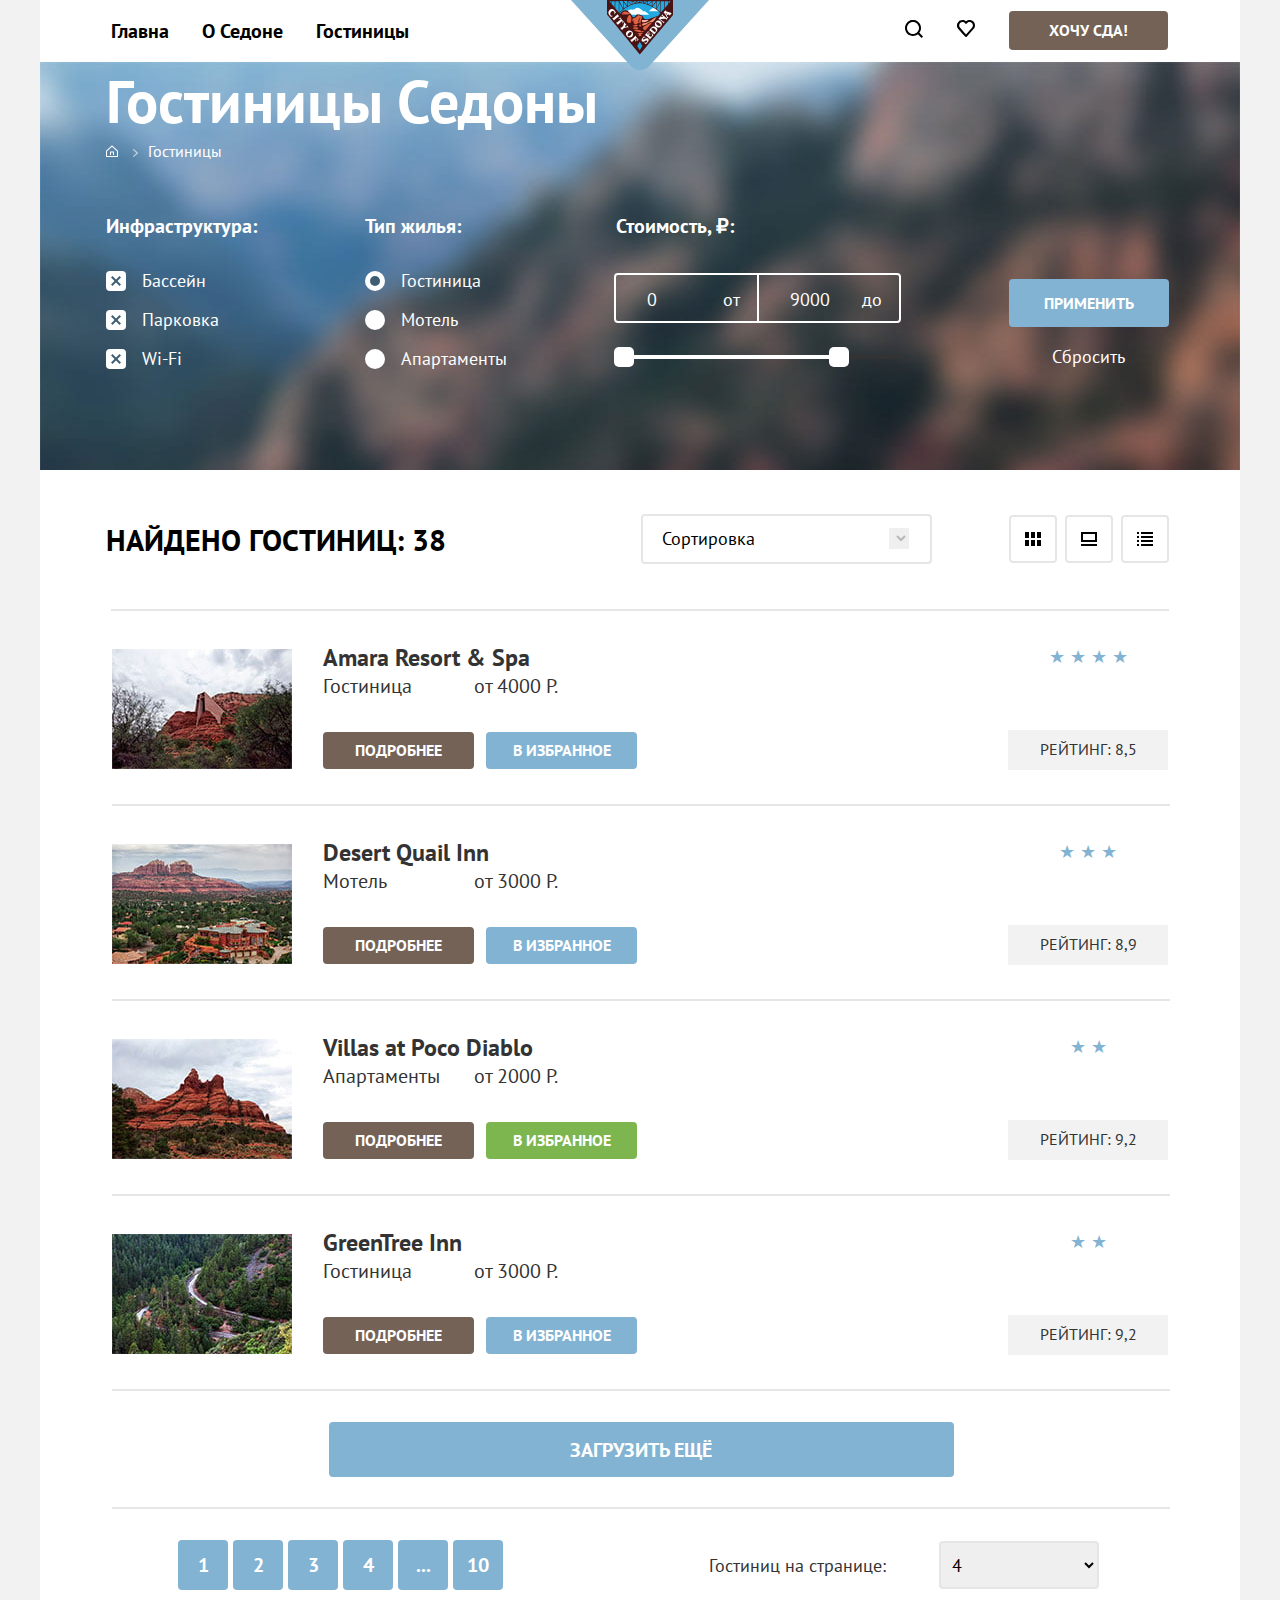
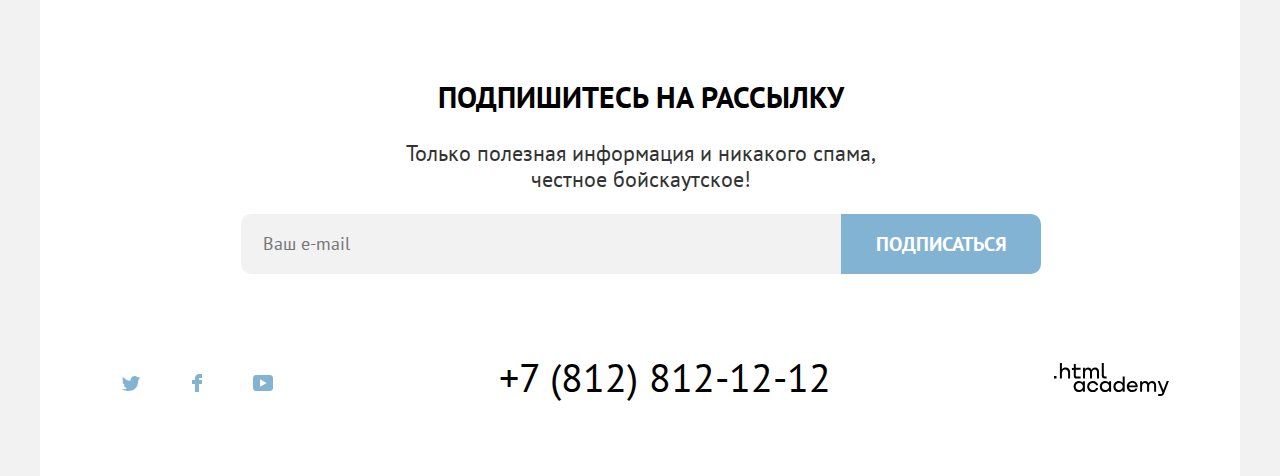
==== commit 964c4dfc: "Постройте мелкие сетки на гридах для подходящих компонентов" ====
--- a/catalog.html
+++ b/catalog.html
@@ -208,7 +208,9 @@
 								<span class="active"></span>  
 								<span class="active"></span>   
 							</div>
-							<div class="rating">Рейтинг: 8,5</div>
+							<div class="rating"> 
+								Рейтинг: 8,5
+							</div>
 						</div>
 					</div>
 
--- a/styles/styles.css
+++ b/styles/styles.css
@@ -30,7 +30,7 @@
 }
 
 .wrap {
-	padding-left: 71px;
+	padding-left: 66px;
 	padding-right: 71px;
 	
 }
@@ -74,6 +74,7 @@
 
 .navigation-list {
 	display: flex;
+	flex-wrap: wrap;
 	width: 400px;
 	padding-left: 0;
 	list-style: none;
@@ -87,6 +88,7 @@
 
 .navigation-listP {
 	display: flex;
+	flex-wrap: wrap;
 	font-style: normal;
 	font-weight: bold;
 	font-size: 16px;
@@ -561,32 +563,47 @@
 }
 
 .footer-phone {
-	font-family: "PT Sans", sans-serif;
+	position: absolute;
+	font-family: "PT Sans", sans-serif;
+	border: 3px solid #ffffff;
+	border-radius: 10px;
+	left: 36.5%;
+	top: 24%;
+	margin: 3px;
+	padding: 15px;
 	font-style: normal;
 	font-weight: normal;
 	font-size: 40px;
 	line-height: 40px;
 	color: #000000;
 	text-decoration: none;
+	
 }
 
 .footer-phone:hover {
 	color: #756257;
 }
 
-.footer-phone:focus,
+.footer-phone:focus {
+	color: #756257;
+	border: 3px solid #83B3D3;
+	border-radius: 10px;
+	
+}
+
+
 .footer-phone:active {
-	border: 3px solid #83B3D3;
-	padding: 5px;
-	border-radius: 10px;
 	color: #756257;
 	opacity: 0.3;
 }
 
+
+
 .page-footer {
 	font-family: "PT Sans", sans-serif;
 	display: flex;
 	justify-content: space-between;
+	position: relative;
 	align-items: center;
 	color: #FFFFFF;
 	background: #FFFFFF;
@@ -595,11 +612,19 @@
 }
 
 .footer-social-list {
- display: flex;
- justify-content: space-between;
- width: 200px;
- padding: 0;
- list-style: none;
+	display: flex;
+	flex-wrap: wrap;
+ 	width: 270px;
+ 	padding: 0;
+ 	list-style-type: none;
+}
+
+.footer-social-item {
+	width: 40px;
+	height: 40px;
+	margin-right: 20px;
+	border: 3px solid #ffffff;
+	border-radius: 10px;
 }
 
 .item-soc {
@@ -842,15 +867,6 @@
 	border-radius: 4px;
 }
 
-
-.control-mark:active,
-.control-mark:focus {
-	width: 14.5px;
-	height: 14.5px;
-	background: #FFFFFF;
-	border: 3px solid #83B3D3;
-}
-
 .control-input[type="radio"] + .control-mark {
 	border-radius: 50%;
 }
@@ -1043,7 +1059,8 @@
 	display: grid;
 	grid-template-columns: 1056px 1056px 1056px;
 	grid-template-columns: 1fr;
-	margin-top: 0px;
+	margin: 0;
+	padding: 0;
 	margin-right: 72px;
 	margin-left: 72px;
 	
@@ -1051,16 +1068,15 @@
 
 .abode {
 	display: grid;
-	grid-template-columns: 200px 600px 100px;
-	gap: 36px;
+	grid-template-columns: 180px 716px 160px;
 	align-items: center;
 	background-color: #ffffff;
 	margin-bottom: 30px;
 }
 
 .img-catalog {
-	text-align: center;
 	padding-top: 5px;
+	padding-left: 0;
 }
 
 .img-catalog img:hover {
@@ -1133,12 +1149,32 @@
 	border-radius: 4px;
 }
 
+.butt-light:hover {
+	border: 2px solid #83B3D3;
+	box-sizing: border-box;
+	border-radius: 4px;
+}
+
+.butt-light:active {
+	border: 2px solid #000000;
+	box-sizing: border-box;
+	border-radius: 4px;
+
+}
+
+.butt-light:focus {
+	border: 2px solid #83B3D3;
+	box-sizing: border-box;
+	border-radius: 4px;
+}
+
 .information {
 	font-family: "PT Sans", sans-serif;
 	width: 500px;
 	font-size: 20px;
 	line-height: 26px;
 	color: #333333; 
+	margin-left: 31px;
 }
 
 .info-abode {
@@ -1171,12 +1207,17 @@
 }
 
 .rating {
+	font-family: "PT Sans", sans-serif;
+	font-style: normal;
+	font-weight: normal;
+	font-size: 16px;
+	line-height: 21px;
+	text-align: center;
+	text-transform: uppercase;
 	width: 160px;
-	background: #F2F2F2;
-	border-radius: 4px;
 	padding-top: 9px;
 	padding-bottom: 10px;
-	margin-bottom: 5px;
+	
 }
 
 .buttons {
@@ -1263,17 +1304,17 @@
 }
 
 .rating-item {
-	margin: auto;
-	text-align: center;
+	margin: 0;
+	width: 160px;
 }
 
 .rating-result{
+	text-align: center;
 	margin-bottom: 63px;
 }
 
 
 .rating-result span {
-	padding: 0;
 	font-size: 18px;
 }
 .rating-result > span:before {
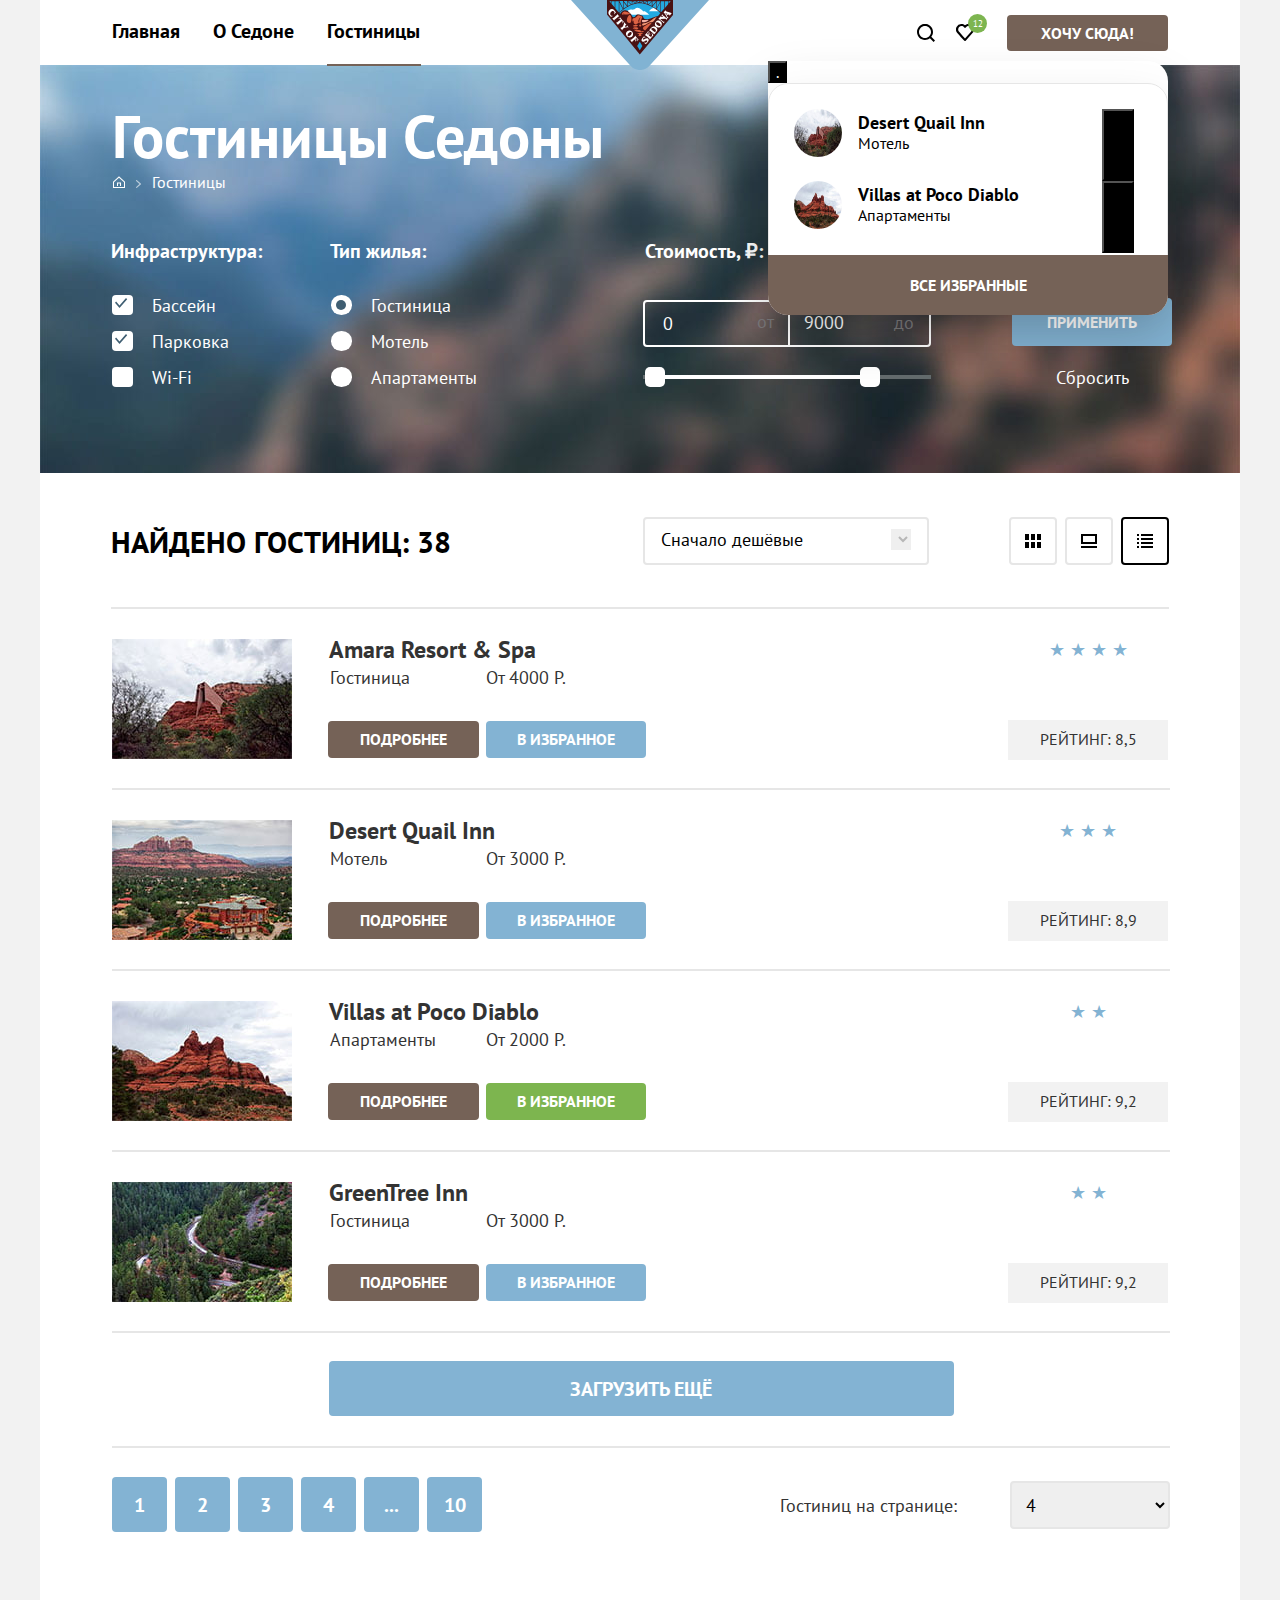
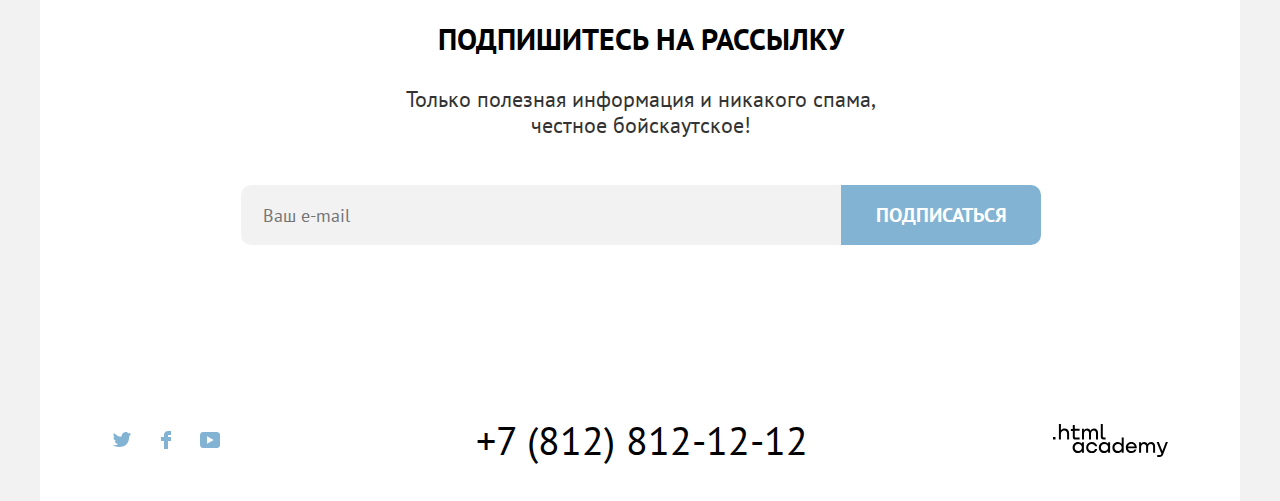
==== commit 71121ca4: "Проверка перед сдачей проекта" ====
--- a/catalog.html
+++ b/catalog.html
@@ -8,39 +8,77 @@
 
 	<body class="page-body">
 		<header class="page-header">
-			<nav class="navigation">
-				<ul class="navigation-list">
+      	<nav class="navigation">
+        		<ul class="navigation-list">
+          		<li class="navigation-item">
+           		   <a class="navigation-link" href="index.html">Главная</a>
+          		</li>
+			 		<li class="navigation-item">
+            		<a class="navigation-link" href="#">О Седоне</a>
+          		</li>
+			 		<li class="navigation-item">
+            		<a class="navigation-link navigation-link-current">Гостиницы</a>
+          		</li>
+        		</ul>
+
+					<div class="logo-icon">
+						<a href="#"><svg width="138" height="70" fill="none" xmlns="http://www.w3.org/2000/svg"><g clip-path="url(#a)"><path d="M138 0H0l59.5 65.7c5.2 5.8 13.8 5.8 19 0L138 0Z" fill="#81B3D3"/><path d="m36.7.5 32.1 37.9 32-37.7L36.7.5Z" fill="#23A9E1"/><path d="M61.1 14.7h17.3c-1.3-.8-4.4-4.6-6-3.2-.1.1-4.9-5.7-8-2.9-2.7 2.5-4-.3-7 1.6-3.6 2.4 2 3.7 3.7 4.5Zm26.7-3.5-9.8.1c3.9-4.5 5.6-4 9.8-.1Z" fill="#fff"/><path d="M97.6 3.6V1.2h2.1l-2.1 2.4ZM48.4 13c.1.1 2.4-2.4 6.1-4.9 3.4-2.3 8.6-4.9 14.4-4.9 5.8 0 11.1 2.7 14.5 5 3.7 2.4 6 4.8 6.1 4.9l-2.5 3c-4.5.6-7.7 3.9-12.1 3.2-2.2-.4-2.3-1.6-2.9-2.9-.5-1-1.3-.8-2.3-1.2-.9-.4-1.5-1.1-3.4-.7-1.6.4-1.8 2.9-3.9 2.8-1.1-.1-1.2-1.6-2.8-3.6-4.1-4.9-7.9-4.2-10.5.3l19.6 23.3L48.4 13ZM40 1.2v1.9l-1.6-1.9H40Zm53.9 0h3.2v3L93.9 8V1.2Zm-4.1 11.4V1.2h3.5v7.4l-3.5 4s.1 0 0 0Zm-.5-10.4v9.9c-1.1-1.1-2.3-2.1-3.6-3l3.6-6.9Zm-4.1-.3v6.8c-.5-.3-.9-.7-1.5-1-.7-.4-1.4-.9-2.2-1.3l3.7-4.5Zm-4.4-.2V6c-1-.5-2.1-1-3.1-1.5l3.1-2.8Zm.6-.5h3.7l-3.7 4.6V1.2Zm4.3 0h3.6l-3.6 7.1V1.2Zm-8.8 0h3.9l-3.5 3.1c-.1 0-.2-.1-.3-.1l-.1-3Zm-.5.4V4c-1-.4-2-.7-3.1-.9l3.1-1.5Zm-4.2 0v1.3L70 2.6l2.2-1Zm-6.8 0 2.2 1c-.8 0-1.5.1-2.2.3V1.6Zm-4.1 0 3.1 1.5c-1.1.2-2.1.5-3.1.9V1.6Zm3.6 1.2-3.3-1.6h3.3v1.6Zm3.5-.4-2.8-1.3h2.8v1.3Zm.7-1.2H72l-2.9 1.3V1.2Zm3.7 0H76l-3.2 1.6V1.2ZM60.4 4.3l-3.5-3.1h3.9v3l-.4.1Zm-3.6-2.6 3.1 2.7c-1.1.4-2.1.9-3.1 1.5V1.7Zm-4.3.2 3.6 4.5c-1.3.7-2.5 1.5-3.6 2.4V1.9Zm-4.2.3 3.6 7c-1.3 1-2.5 2-3.6 3.2V2.2Zm3.7 6-3.6-7.1H52v7.1Zm4.3-2.5-3.7-4.6h3.7v4.6ZM43.7 7.5l-3.2-3.8V1.2h3.2v6.3Zm.6-6.3h3.5v11.2l-3.5-4.2v-7ZM69.1 0H36v14.6l32.8 39.9.2-.3L102 15V0H69.1Z" fill="#491213"/><path d="m66.2 46 2.6-4.2 2.6 4.2-2.6 4.2-2.6-4.2Z" fill="#23A9E1"/><path d="M74.2 30.6c-3.4-2-2.6-3.5.2-4.9 1.5-.7 4.8-3.4 6.1-2.5l-6.3 7.4Zm-2.3 2.5c-2-.1-4.3-.4-6.3.1 1.2.3 4.2 1.2 1.4 1.9 1 1.4 2.6 1.3 3.6.1-.4-.2-.7-.5-1-.7 1.1-.3 2.1-.9 2.3-1.4Zm1.2-1.6c-.9-.8-1.9-.8-2.7 0-1.2-2.1-5.4-1.4-7.4-1.7 1.1 2.6 9.6 3.1 10.1 1.7Zm-6.8-2.2c-1.6-.5-6.8-.4-3.4-1.8 1.1-.4 6.7.1 3.4 1.8Zm2-3c-.5-1.1.4-2.4 1.7-1.4 1.2.8-.6 2-1.7 1.4Zm-2.9.1c-2.3.7-5.3-.8-1.6-1.5 2.3-.5 4.7.5 1.6 1.5-.1 0 .1 0 0 0Zm-2.6-6.2c-.5 1.6-1.5 1.9-1.4 0 .1-2.3 1.6-1.7 3.2-2.6 1.3-.7 2-3.4 4.3-1.8 1 .7 2.2.1 2.5 1.2 0-.1-2.9 6.7-1.3 6.7-3.2 0-1.8-3.8-.6-6.4-1.2.6-3.1 4.3-1.5 5-.8 1.1-3.4 2.6-4.7 1.5-1.1-1-.5-2.3-.5-3.6Zm-4 2.8c-5.6 0-1.8-8.6.1-8.1 2.2.7 1.9 8.2-.1 8.1Zm-6.2-8.2c-2.6-.1-1.5-2.6.3-3.1 1.7-.5 5.2 1.1 6.4 2.2-1.8.6-4.1.5-6.1.6-.2-2-.7-1.3-.6.3Z" fill="#DC6243"/><path d="M71.8 25.8c-2.9-3 4.3-2.7 5.5-3.8.8.3 7-5.4 8.5-5-1.1 1.3-3.4 5.3-5 5.3-1.3 0-2.6-.2-3.6.7-1.5 1.4-3.9 2.1-5.4 2.8Z" fill="#F49774"/><path d="M72.7 22.2c-1.6.9-3.1-2.5-.3-2.2 1.8.2 3.7-.2 5.4.1a5.86 5.86 0 0 1-5.1 2.1Z" fill="#F4B1A4"/><path d="M51.1 20.9c.3.4.6.8.5 1.4 0 .4-.6 1-.2 1.2l1.5-1.8c-.4-.1-3.5-3.8-3.5-4.2l-2.1 1.1c.1.4.8 0 1.2 0 .5 0 .9.4 1.3.7-1.1.9-3.8 3.3-4.1 3.3-.1 0-.7-.4-.7 0 0 .2.6.7.7.8l1.4 1.7c.4-.2-.1-.5.1-.8.1-.2 3.2-2.7 3.9-3.4Zm-3.4-4.5c.3-.1.4.3.6 0l-1.6-1.9c-.2-.3-.5-.6-.5 0 .1.4-4 3.7-4.2 3.8-.3.1-.5-.3-.7.1l1.4 1.7c.2.2.3.4.5.6.2.2.1-.4.1-.4-.1-.3.3-.6.6-.8 1-1 3.5-3.1 3.8-3.1Zm-5.7-.6c-1.1.3-2.4-.1-2.7-1.3-.4-1.2.4-2.4 1.3-3.1.9-.7 2.3-.6 2.8.5.2.5.1 1.1-.1 1.6-.1.3-.4.6 0 .8.6-.7 1.1-1.4 1.7-2.1-.7-.4-1-1.1-1.5-1.7-.6-.7-1.3-1.4-2.3-1.5-1.9-.3-3.6 1.7-3.8 3.4-.1.9.2 1.8.8 2.6.5.6 1.2 1.1 1.6 1.8.2.1 1.8-.7 2.1-.8.2 0 .1-.1.1-.2-.5.2 0 0 0 0Zm25.5 23.6c-.7-.5-2.6-3-3-3.5l-.2-.3-.2.1c-.1.1.1.4 0 .6-.5.8-3.7 3.2-3.9 3.4-.4.2-.8-.1-1 .2.5.6 1.8 2.3 2 2.3.3 0 .1-.5.1-.6.1-.2 1.7-1.6 2.3-2.1.2-.2.4.3.6.5.2.3.3.7.2 1-.1.2-.5.6-.2.8.4-.5 1.5-1.8 1.7-2 .2-.2-.4 0-.3-.1-.2.1-.5.2-.7 0-.1 0-.7-.7-.6-.8.3-.2.6-.6 1-.7.6-.1 1 1 1.1 1.4.1.4.1.8-.1 1.1-.1.3-.3.5 0 .6l1.4-1.9c0 .1-.1.1-.2 0-.1 0 .1.1 0 0Zm-9.2-8.9c-.7 0-1.4.3-2 .8a3.56 3.56 0 0 0-.5 4.8c1.3 1.7 3.4 1.9 5.1.7 1.4-1.2 1.6-3.3.5-4.8-.8-1-2-1.5-3.1-1.5Zm1.2 1.4c.9-.1 1.5.8 1.1 1.8-.4 1-1.4 2-2.4 2.4-1.2.5-2-.5-1.5-1.7.4-1 1.4-2 2.4-2.4.1 0 .2-.1.4-.1Zm-2.8-4.6c.3 0 .6.4.8 0l-1.4-1.7c-.4.2 0 .4-.1.6-.2.3-1.7.5-2.1.6.1-.4.6-1.7.8-1.8.4-.3.6.3.8-.1l-1.8-2.1c-.2-.2-.4-.7-.6-.4 0 0 0 1-.1 1.1-.1.2-.6 2.4-1.2 2.9a11 11 0 0 1-1.8 1.4c-.3.1-.5-.4-.8 0l1.6 1.9c.1.1.4.6.5.6.3.1 0-.6.1-.7.1-.3 1.6-1.8 2.3-1.9.9-.2 2-.5 3-.4.2 0-.2 0 0 0ZM80.9 34c.1.4.2.9.1 1.3-.1.6-.6 1.9-1.4 1.5-.8-.4-1.4-1.1-2.1-1.7.5-.6 1-1.1 1.9-.8.2.1.4 0 .2-.2-.3-.2-2-1.3-2.1-1.2-.2.2.3.6.1 1-.1.3-.4.5-.6.8-.5-.4-1.2-.8-.7-1.5.4-.4.8-.8 1.4-.9.4-.1 1.2.3 1.3-.1-.7-.3-1.4-.7-2.1-1 .1.5-2.2 2.9-2.7 3.5-.1.1-.4.4-.4.5 0 .3.4.1.4.1.3-.1 4.4 3.3 4.5 3.6.1.2-.1.4 0 .5 0 0 .1.1.2.1.3-.3 2.9-3.9 3.5-4l-1.5-2.4c-.4.2-.1.7 0 .9Zm-4 4.4c-1.3-.9-3.6.8-4 1-.7.3-1.2-.4-.8-1 .3-.5.9-.8 1.5-.8.2 0 .9.1.9 0 .1-.1.1-.1 0-.2-.6-.4-1.1-.8-1.7-1.1-.1.7-.9 1.1-1.3 1.6-.5.6-1 1.3-1 2s.4 1.4 1.1 1.7c.7.4 1.5.1 2.2-.3.4-.3.8-.6 1.2-.8.6-.3 1.5 0 1.3.8-.2.7-.9 1.3-1.6 1.5-.4.1-.8.1-1.2-.1-.3-.1-.6-.5-.8-.1l2.3 1.6c.1-.5.3-.7.7-1 .5-.4.9-.9 1.3-1.4.8-.9 1.1-2.5-.1-3.4Zm17.6-28.1c0 .1 0 .1 0 0l-.9 1-.8 1c-.2.2-.3.3 0 .5.5-.3 3.5 4.8 3.3 5.5-.5.2-4.5-3.3-4.6-3.5 0-.1.2-.7-.1-.6-.1 0-.5.6-.6.7l-.6.7c.2.3.3 0 .6 0 .2.1 1.2.9 1.5 1.1-.5 0-1.7.1-1.9.1-.6.1-.3-.4-.7-.6L88.2 18l-.9 1v.1c.2.2.1.1.4 0 .3-.1 4.3 3.2 4.4 3.4.2.3-.1.6.3.8l1.2-1.4c.1-.1.1-.1 0-.1-.3-.2-.3.1-.7.1-.3-.1-2.9-2.2-3.8-3l5.3-.2c.2 0 .7.6.7.8-.1.2-.3.4 0 .5.3-.4.6-.7.9-1.1l.1-.2c.1 0 .1-.1.1-.2l.1-.1c.3-.3 1.2-1.3 1.1-1.4-.3-.3-.4.3-.8 0-.2-.2-.8-1.2-.9-1.4-.2-.3.4-.6.6-.7.5-.3 2.1-.8 2.3.2 0 .2-.2.4-.1.5 0 0 .1.2.2.1l2.1-2.6-.2-.2c-.5.5-5.5-1.5-5.8-1.8-.1-.2-.1-.8-.3-.8Zm-.2 2.6c.8.3 1.5.6 2.3 1l-.6.3c-.2.1-.4.3-.6.5l-1.1-1.8Zm-6.6 7.7c-1.1-.1-2.2.4-3 1.3-1.2 1.5-1.1 3.7.4 4.9 1.5 1.2 3.7.9 4.9-.5 1.2-1.5 1.1-3.7-.4-4.9-.5-.4-1.2-.7-1.9-.8Zm-1.4 1.6c.6 0 1.3.4 1.7.7.8.5 2.2 1.7 1.5 2.7 0-.1.1-.1-.1.1-.8.8-2.2.1-2.9-.5-.7-.5-2-1.7-1.2-2.7.3-.2.6-.3 1-.3Zm-3.1 4.3c-1.2-.1-2.4.5-3.3 1.6-.6.8-1.3 1.5-1.9 2.3.2.3.5-.1.8.1.3.2 4.1 3.3 4.1 3.5.1.3-.2.4.1.6.1.1 2.9-3.4 3.2-4 .4-1.1.1-2.4-.8-3.2.1.1.2.1 0 0-.8-.6-1.5-.9-2.2-.9Zm-1.1 1.6h.3c1.4.4 3.4 2.1 2.1 3.6l-.4.4c-.2.2-4.2-3-4-3.2.4-.5 1.3-.9 2-.8Z" fill="#fff"/></g><defs><clipPath id="a"><path fill="#fff" d="M0 0h138v70H0z"/></clipPath></defs></svg>
+						<span class="visually-hidden">Логотип</span></a>
+					</div>
+		  
+		   	<ul class="navigation-listP">
 					<li class="navigation-item">
-					 	<a class="navigation-link" href="index.html">Главна</a>
+						<a class="item-search-nav" href="#">
+							<svg aria-hidden="true" focusable="false" width="18" height="18" fill="none" xmlns="http://www.w3.org/2000/svg"><path d="m18 16.5-3.7-3.7c1-1.3 1.7-3 1.7-4.9 0-4.4-3.6-8-8-8S0 3.6 0 8c0 4.4 3.6 8 8 8 1.8 0 3.5-.6 4.9-1.7l3.7 3.7 1.4-1.5ZM8 14c-3.3 0-6-2.7-6-6s2.7-6 6-6 6 2.7 6 6-2.7 6-6 6Z" fill="#000"/></svg>
+							<span class="visually-hidden">Поиск</span>
+						</a>
 					</li>
 					<li class="navigation-item">
-					 	<a class="navigation-link" href="#">О Седоне</a>
+						<a class="like-item-heart" href="#">
+							<svg aria-hidden="true" focusable="false" width="18" height="17" fill="none" xmlns="http://www.w3.org/2000/svg"><path d="M8.9 17a.9.9 0 0 1-.8-.4c-5.4-6.1-6.7-7.5-7-7.9A5.4 5.4 0 0 1 5.5 0C6.8 0 8 .5 9 1.3a5.46 5.46 0 0 1 9 4.1c0 1.3-.5 2.5-1.3 3.4l-7 7.9c-.2.2-.4.3-.8.3Zm-6-9.5c.3.4 3.5 4 6.1 6.9l6.2-7c.5-.5.7-1.2.7-2 0-1.8-1.5-3.3-3.3-3.3-1 0-2 .5-2.7 1.3-.3.3-.6.4-.9.4-.3 0-.6-.2-.8-.4-.7-.8-1.7-1.3-2.7-1.3-1.8 0-3.3 1.5-3.3 3.3-.1.9.3 1.6.7 2.1-.1 0-.1 0 0 0Z" fill="#000"/></svg>
+							<span class="visually-hidden">Избранное</span>
+							<span class="item-qty">12</span>
+						</a>
+						<div class="popover popover-cart popup-container-close">
+							<a class="popov-button-navi" href="#" alt="Кнопка" width="160px" height="37px">Все Избранные</a>
+							<button class="popover-close-button button button-light">.<span class="visually-hidden">...</span></button>
+							<div class="popover-content">
+								<h2 class="visually-hidden">Избранное</h2>
+									<ul class="cart-items-list">
+										<li class="cart-items">
+											<img class="popob-img" src="images/catalog/hotel-1.jpg" width="180px" height="120px" alt="Amara Resort & Spa">
+											<div class="cart-name-block">
+												<p class="cart-name">Desert Quail Inn
+													<p class="cart-name-title">Мотель</p>
+													</p>
+											</div>
+											<button type="button" class="cart-item-button button">
+												<svg width="16" height="16" fill="none" xmlns="http://www.w3.org/2000/svg"><g opacity=".2" fill="#000"><path d="M15.3 2.3H.6c-.3 0-.6.2-.6.5s.3.6.6.6h1.7v12c0 .3.3.6.6.6h10.2c.3 0 .6-.3.6-.6v-12h1.7c.3 0 .6-.3.6-.6s-.4-.5-.7-.5Zm-2.8 12.5H3.4V3.4h9.1v11.4ZM6.2 1.2h3.4c.3 0 .6-.3.6-.6S10 0 9.7 0H6.2c-.3 0-.5.3-.5.6s.2.6.5.6Z"/><path d="M6.2 12c.3 0 .6-.3.6-.6V5.7c0-.3-.3-.6-.6-.6s-.6.3-.6.6v5.7c.1.3.3.6.6.6ZM9.7 12c.3 0 .6-.3.6-.6V5.7c0-.3-.3-.6-.6-.6s-.6.4-.6.6v5.7c0 .3.2.6.6.6Z"/></g></svg>
+												<samp class="visually-hidden"></samp>
+											</button>
+										</li>
+										<li class="cart-items">
+											<img class="popob-img" src="images/catalog/hotel-3.jpg" width="180px" height="120px" alt="Villas at Poco Diablo">
+											<div class="cart-name-block">
+												<p class="cart-name">Villas at Poco Diablo
+													<p class="cart-name-title">Апартаменты</p>
+												</p>
+											</div>
+											<button type="button" class="cart-item-button button">
+												<svg width="16" height="16" fill="none" xmlns="http://www.w3.org/2000/svg"><g opacity=".2" fill="#000"><path d="M15.3 2.3H.6c-.3 0-.6.2-.6.5s.3.6.6.6h1.7v12c0 .3.3.6.6.6h10.2c.3 0 .6-.3.6-.6v-12h1.7c.3 0 .6-.3.6-.6s-.4-.5-.7-.5Zm-2.8 12.5H3.4V3.4h9.1v11.4ZM6.2 1.2h3.4c.3 0 .6-.3.6-.6S10 0 9.7 0H6.2c-.3 0-.5.3-.5.6s.2.6.5.6Z"/><path d="M6.2 12c.3 0 .6-.3.6-.6V5.7c0-.3-.3-.6-.6-.6s-.6.3-.6.6v5.7c.1.3.3.6.6.6ZM9.7 12c.3 0 .6-.3.6-.6V5.7c0-.3-.3-.6-.6-.6s-.6.4-.6.6v5.7c0 .3.2.6.6.6Z"/></g></svg>
+												<samp class="visually-hidden"></samp>
+											</button>
+										</li>
+									</ul>
+							</div>
+						</div>
 					</li>
 					<li class="navigation-item">
-					 	<a class="navigation-link" href="catalog.html">Гостиницы</a>
+						<a class="button-navi" href="#" alt="Кнопка">Хочу Сюда!</a>
 					</li>
-				</ul>
-	 
-				<div class="logo-icon">
-					<a href=""><svg width="138" height="70" fill="none" xmlns="http://www.w3.org/2000/svg"><g clip-path="url(#a)"><path d="M138 0H0l59.5 65.7c5.2 5.8 13.8 5.8 19 0L138 0Z" fill="#81B3D3"/><path d="m36.7.5 32.1 37.9 32-37.7L36.7.5Z" fill="#23A9E1"/><path d="M61.1 14.7h17.3c-1.3-.8-4.4-4.6-6-3.2-.1.1-4.9-5.7-8-2.9-2.7 2.5-4-.3-7 1.6-3.6 2.4 2 3.7 3.7 4.5Zm26.7-3.5-9.8.1c3.9-4.5 5.6-4 9.8-.1Z" fill="#fff"/><path d="M97.6 3.6V1.2h2.1l-2.1 2.4ZM48.4 13c.1.1 2.4-2.4 6.1-4.9 3.4-2.3 8.6-4.9 14.4-4.9 5.8 0 11.1 2.7 14.5 5 3.7 2.4 6 4.8 6.1 4.9l-2.5 3c-4.5.6-7.7 3.9-12.1 3.2-2.2-.4-2.3-1.6-2.9-2.9-.5-1-1.3-.8-2.3-1.2-.9-.4-1.5-1.1-3.4-.7-1.6.4-1.8 2.9-3.9 2.8-1.1-.1-1.2-1.6-2.8-3.6-4.1-4.9-7.9-4.2-10.5.3l19.6 23.3L48.4 13ZM40 1.2v1.9l-1.6-1.9H40Zm53.9 0h3.2v3L93.9 8V1.2Zm-4.1 11.4V1.2h3.5v7.4l-3.5 4s.1 0 0 0Zm-.5-10.4v9.9c-1.1-1.1-2.3-2.1-3.6-3l3.6-6.9Zm-4.1-.3v6.8c-.5-.3-.9-.7-1.5-1-.7-.4-1.4-.9-2.2-1.3l3.7-4.5Zm-4.4-.2V6c-1-.5-2.1-1-3.1-1.5l3.1-2.8Zm.6-.5h3.7l-3.7 4.6V1.2Zm4.3 0h3.6l-3.6 7.1V1.2Zm-8.8 0h3.9l-3.5 3.1c-.1 0-.2-.1-.3-.1l-.1-3Zm-.5.4V4c-1-.4-2-.7-3.1-.9l3.1-1.5Zm-4.2 0v1.3L70 2.6l2.2-1Zm-6.8 0 2.2 1c-.8 0-1.5.1-2.2.3V1.6Zm-4.1 0 3.1 1.5c-1.1.2-2.1.5-3.1.9V1.6Zm3.6 1.2-3.3-1.6h3.3v1.6Zm3.5-.4-2.8-1.3h2.8v1.3Zm.7-1.2H72l-2.9 1.3V1.2Zm3.7 0H76l-3.2 1.6V1.2ZM60.4 4.3l-3.5-3.1h3.9v3l-.4.1Zm-3.6-2.6 3.1 2.7c-1.1.4-2.1.9-3.1 1.5V1.7Zm-4.3.2 3.6 4.5c-1.3.7-2.5 1.5-3.6 2.4V1.9Zm-4.2.3 3.6 7c-1.3 1-2.5 2-3.6 3.2V2.2Zm3.7 6-3.6-7.1H52v7.1Zm4.3-2.5-3.7-4.6h3.7v4.6ZM43.7 7.5l-3.2-3.8V1.2h3.2v6.3Zm.6-6.3h3.5v11.2l-3.5-4.2v-7ZM69.1 0H36v14.6l32.8 39.9.2-.3L102 15V0H69.1Z" fill="#491213"/><path d="m66.2 46 2.6-4.2 2.6 4.2-2.6 4.2-2.6-4.2Z" fill="#23A9E1"/><path d="M74.2 30.6c-3.4-2-2.6-3.5.2-4.9 1.5-.7 4.8-3.4 6.1-2.5l-6.3 7.4Zm-2.3 2.5c-2-.1-4.3-.4-6.3.1 1.2.3 4.2 1.2 1.4 1.9 1 1.4 2.6 1.3 3.6.1-.4-.2-.7-.5-1-.7 1.1-.3 2.1-.9 2.3-1.4Zm1.2-1.6c-.9-.8-1.9-.8-2.7 0-1.2-2.1-5.4-1.4-7.4-1.7 1.1 2.6 9.6 3.1 10.1 1.7Zm-6.8-2.2c-1.6-.5-6.8-.4-3.4-1.8 1.1-.4 6.7.1 3.4 1.8Zm2-3c-.5-1.1.4-2.4 1.7-1.4 1.2.8-.6 2-1.7 1.4Zm-2.9.1c-2.3.7-5.3-.8-1.6-1.5 2.3-.5 4.7.5 1.6 1.5-.1 0 .1 0 0 0Zm-2.6-6.2c-.5 1.6-1.5 1.9-1.4 0 .1-2.3 1.6-1.7 3.2-2.6 1.3-.7 2-3.4 4.3-1.8 1 .7 2.2.1 2.5 1.2 0-.1-2.9 6.7-1.3 6.7-3.2 0-1.8-3.8-.6-6.4-1.2.6-3.1 4.3-1.5 5-.8 1.1-3.4 2.6-4.7 1.5-1.1-1-.5-2.3-.5-3.6Zm-4 2.8c-5.6 0-1.8-8.6.1-8.1 2.2.7 1.9 8.2-.1 8.1Zm-6.2-8.2c-2.6-.1-1.5-2.6.3-3.1 1.7-.5 5.2 1.1 6.4 2.2-1.8.6-4.1.5-6.1.6-.2-2-.7-1.3-.6.3Z" fill="#DC6243"/><path d="M71.8 25.8c-2.9-3 4.3-2.7 5.5-3.8.8.3 7-5.4 8.5-5-1.1 1.3-3.4 5.3-5 5.3-1.3 0-2.6-.2-3.6.7-1.5 1.4-3.9 2.1-5.4 2.8Z" fill="#F49774"/><path d="M72.7 22.2c-1.6.9-3.1-2.5-.3-2.2 1.8.2 3.7-.2 5.4.1a5.86 5.86 0 0 1-5.1 2.1Z" fill="#F4B1A4"/><path d="M51.1 20.9c.3.4.6.8.5 1.4 0 .4-.6 1-.2 1.2l1.5-1.8c-.4-.1-3.5-3.8-3.5-4.2l-2.1 1.1c.1.4.8 0 1.2 0 .5 0 .9.4 1.3.7-1.1.9-3.8 3.3-4.1 3.3-.1 0-.7-.4-.7 0 0 .2.6.7.7.8l1.4 1.7c.4-.2-.1-.5.1-.8.1-.2 3.2-2.7 3.9-3.4Zm-3.4-4.5c.3-.1.4.3.6 0l-1.6-1.9c-.2-.3-.5-.6-.5 0 .1.4-4 3.7-4.2 3.8-.3.1-.5-.3-.7.1l1.4 1.7c.2.2.3.4.5.6.2.2.1-.4.1-.4-.1-.3.3-.6.6-.8 1-1 3.5-3.1 3.8-3.1Zm-5.7-.6c-1.1.3-2.4-.1-2.7-1.3-.4-1.2.4-2.4 1.3-3.1.9-.7 2.3-.6 2.8.5.2.5.1 1.1-.1 1.6-.1.3-.4.6 0 .8.6-.7 1.1-1.4 1.7-2.1-.7-.4-1-1.1-1.5-1.7-.6-.7-1.3-1.4-2.3-1.5-1.9-.3-3.6 1.7-3.8 3.4-.1.9.2 1.8.8 2.6.5.6 1.2 1.1 1.6 1.8.2.1 1.8-.7 2.1-.8.2 0 .1-.1.1-.2-.5.2 0 0 0 0Zm25.5 23.6c-.7-.5-2.6-3-3-3.5l-.2-.3-.2.1c-.1.1.1.4 0 .6-.5.8-3.7 3.2-3.9 3.4-.4.2-.8-.1-1 .2.5.6 1.8 2.3 2 2.3.3 0 .1-.5.1-.6.1-.2 1.7-1.6 2.3-2.1.2-.2.4.3.6.5.2.3.3.7.2 1-.1.2-.5.6-.2.8.4-.5 1.5-1.8 1.7-2 .2-.2-.4 0-.3-.1-.2.1-.5.2-.7 0-.1 0-.7-.7-.6-.8.3-.2.6-.6 1-.7.6-.1 1 1 1.1 1.4.1.4.1.8-.1 1.1-.1.3-.3.5 0 .6l1.4-1.9c0 .1-.1.1-.2 0-.1 0 .1.1 0 0Zm-9.2-8.9c-.7 0-1.4.3-2 .8a3.56 3.56 0 0 0-.5 4.8c1.3 1.7 3.4 1.9 5.1.7 1.4-1.2 1.6-3.3.5-4.8-.8-1-2-1.5-3.1-1.5Zm1.2 1.4c.9-.1 1.5.8 1.1 1.8-.4 1-1.4 2-2.4 2.4-1.2.5-2-.5-1.5-1.7.4-1 1.4-2 2.4-2.4.1 0 .2-.1.4-.1Zm-2.8-4.6c.3 0 .6.4.8 0l-1.4-1.7c-.4.2 0 .4-.1.6-.2.3-1.7.5-2.1.6.1-.4.6-1.7.8-1.8.4-.3.6.3.8-.1l-1.8-2.1c-.2-.2-.4-.7-.6-.4 0 0 0 1-.1 1.1-.1.2-.6 2.4-1.2 2.9a11 11 0 0 1-1.8 1.4c-.3.1-.5-.4-.8 0l1.6 1.9c.1.1.4.6.5.6.3.1 0-.6.1-.7.1-.3 1.6-1.8 2.3-1.9.9-.2 2-.5 3-.4.2 0-.2 0 0 0ZM80.9 34c.1.4.2.9.1 1.3-.1.6-.6 1.9-1.4 1.5-.8-.4-1.4-1.1-2.1-1.7.5-.6 1-1.1 1.9-.8.2.1.4 0 .2-.2-.3-.2-2-1.3-2.1-1.2-.2.2.3.6.1 1-.1.3-.4.5-.6.8-.5-.4-1.2-.8-.7-1.5.4-.4.8-.8 1.4-.9.4-.1 1.2.3 1.3-.1-.7-.3-1.4-.7-2.1-1 .1.5-2.2 2.9-2.7 3.5-.1.1-.4.4-.4.5 0 .3.4.1.4.1.3-.1 4.4 3.3 4.5 3.6.1.2-.1.4 0 .5 0 0 .1.1.2.1.3-.3 2.9-3.9 3.5-4l-1.5-2.4c-.4.2-.1.7 0 .9Zm-4 4.4c-1.3-.9-3.6.8-4 1-.7.3-1.2-.4-.8-1 .3-.5.9-.8 1.5-.8.2 0 .9.1.9 0 .1-.1.1-.1 0-.2-.6-.4-1.1-.8-1.7-1.1-.1.7-.9 1.1-1.3 1.6-.5.6-1 1.3-1 2s.4 1.4 1.1 1.7c.7.4 1.5.1 2.2-.3.4-.3.8-.6 1.2-.8.6-.3 1.5 0 1.3.8-.2.7-.9 1.3-1.6 1.5-.4.1-.8.1-1.2-.1-.3-.1-.6-.5-.8-.1l2.3 1.6c.1-.5.3-.7.7-1 .5-.4.9-.9 1.3-1.4.8-.9 1.1-2.5-.1-3.4Zm17.6-28.1c0 .1 0 .1 0 0l-.9 1-.8 1c-.2.2-.3.3 0 .5.5-.3 3.5 4.8 3.3 5.5-.5.2-4.5-3.3-4.6-3.5 0-.1.2-.7-.1-.6-.1 0-.5.6-.6.7l-.6.7c.2.3.3 0 .6 0 .2.1 1.2.9 1.5 1.1-.5 0-1.7.1-1.9.1-.6.1-.3-.4-.7-.6L88.2 18l-.9 1v.1c.2.2.1.1.4 0 .3-.1 4.3 3.2 4.4 3.4.2.3-.1.6.3.8l1.2-1.4c.1-.1.1-.1 0-.1-.3-.2-.3.1-.7.1-.3-.1-2.9-2.2-3.8-3l5.3-.2c.2 0 .7.6.7.8-.1.2-.3.4 0 .5.3-.4.6-.7.9-1.1l.1-.2c.1 0 .1-.1.1-.2l.1-.1c.3-.3 1.2-1.3 1.1-1.4-.3-.3-.4.3-.8 0-.2-.2-.8-1.2-.9-1.4-.2-.3.4-.6.6-.7.5-.3 2.1-.8 2.3.2 0 .2-.2.4-.1.5 0 0 .1.2.2.1l2.1-2.6-.2-.2c-.5.5-5.5-1.5-5.8-1.8-.1-.2-.1-.8-.3-.8Zm-.2 2.6c.8.3 1.5.6 2.3 1l-.6.3c-.2.1-.4.3-.6.5l-1.1-1.8Zm-6.6 7.7c-1.1-.1-2.2.4-3 1.3-1.2 1.5-1.1 3.7.4 4.9 1.5 1.2 3.7.9 4.9-.5 1.2-1.5 1.1-3.7-.4-4.9-.5-.4-1.2-.7-1.9-.8Zm-1.4 1.6c.6 0 1.3.4 1.7.7.8.5 2.2 1.7 1.5 2.7 0-.1.1-.1-.1.1-.8.8-2.2.1-2.9-.5-.7-.5-2-1.7-1.2-2.7.3-.2.6-.3 1-.3Zm-3.1 4.3c-1.2-.1-2.4.5-3.3 1.6-.6.8-1.3 1.5-1.9 2.3.2.3.5-.1.8.1.3.2 4.1 3.3 4.1 3.5.1.3-.2.4.1.6.1.1 2.9-3.4 3.2-4 .4-1.1.1-2.4-.8-3.2.1.1.2.1 0 0-.8-.6-1.5-.9-2.2-.9Zm-1.1 1.6h.3c1.4.4 3.4 2.1 2.1 3.6l-.4.4c-.2.2-4.2-3-4-3.2.4-.5 1.3-.9 2-.8Z" fill="#fff"/></g><defs><clipPath id="a"><path fill="#fff" d="M0 0h138v70H0z"/></clipPath></defs></svg>
-					<span class="visually-hidden"></span></a>
-				</div>
-				
-				<ul class="navigation-listP">
-					<li class="navigation-item">
-						<a class="item-search-nav" href=""><svg width="18" height="18" fill="none" xmlns="http://www.w3.org/2000/svg"><path d="m18 16.5-3.7-3.7c1-1.3 1.7-3 1.7-4.9 0-4.4-3.6-8-8-8S0 3.6 0 8c0 4.4 3.6 8 8 8 1.8 0 3.5-.6 4.9-1.7l3.7 3.7 1.4-1.5ZM8 14c-3.3 0-6-2.7-6-6s2.7-6 6-6 6 2.7 6 6-2.7 6-6 6Z" fill="#000"/></svg>
-						<span class="visually-hidden"></span></a>
-					</li>
-					<li class="navigation-item">
-						<a class="like-item-heart" href=""><svg width="18" height="17" fill="none" xmlns="http://www.w3.org/2000/svg"><path d="M8.9 17a.9.9 0 0 1-.8-.4c-5.4-6.1-6.7-7.5-7-7.9A5.4 5.4 0 0 1 5.5 0C6.8 0 8 .5 9 1.3a5.46 5.46 0 0 1 9 4.1c0 1.3-.5 2.5-1.3 3.4l-7 7.9c-.2.2-.4.3-.8.3Zm-6-9.5c.3.4 3.5 4 6.1 6.9l6.2-7c.5-.5.7-1.2.7-2 0-1.8-1.5-3.3-3.3-3.3-1 0-2 .5-2.7 1.3-.3.3-.6.4-.9.4-.3 0-.6-.2-.8-.4-.7-.8-1.7-1.3-2.7-1.3-1.8 0-3.3 1.5-3.3 3.3-.1.9.3 1.6.7 2.1-.1 0-.1 0 0 0Z" fill="#000"/></svg>
-						<span class="visually-hidden"></span></a>
-					</li>
-					<li class="navigation-item">
-						<a class="button-navi" href="#" alt="Кнопка" width="160px" height="37px">Хочу Сда!</a>
-					</li>
-				</ul>
-			</nav>
-		</header>
+		 		</ul>
+      	</nav>
+    	</header>
 		 
 		<main class="main-catalog">
 			<section class="selection-block wrap">
@@ -58,7 +96,6 @@
 							</li>
 						</ul>
 				</header>
-				
 			
 				<div class="block-rtx wram">
 					<form class="catalog-filter">
@@ -68,14 +105,14 @@
 									<li class="catalog-filter-item">
 										<label class="control">
 											<input class="visually-hidden control-input" type="checkbox" name="Бассейн" checked>
-											<span class="control-mark"></span>
+											<span class="control-mark control-mark-check"></span>
 											<span class="control-lable">Бассейн</span>
 										</label>
 									</li>
 									<li class="catalog-filter-item">
 										<label class="control">
 											<input class="visually-hidden control-input" type="checkbox" name="Парковка" checked>
-											<span class="control-mark"></span>
+											<span class="control-mark control-mark-check"></span>
 											<span class="control-lable">Парковка</span>
 										</label>
 									</li>
@@ -91,7 +128,7 @@
 					</form>
 			
 					<form class="catalog-filter">
-						<fieldset class="catalog-filter-group">
+						<fieldset class="catalog-filter-radio">
 							<legend class="text-top-field">Тип жилья:</legend>
 								<ul class="catalog-filter-list">
 									<li class="catalog-filter-item">
@@ -120,24 +157,26 @@
 					</form>
 				
 					<form class="filter-block">
-						<fieldset class="catalog-filter-group">
+						<fieldset class="catalog-filter-group-fieldset">
 							<legend class="text-top-fieldset">Стоимость, ₽:</legend>
 								<div class="range-wrapper-inputs">
 									<div class="range-input-min clon">
-										<input class="range-input" type="number" value="0" name="min-price" style="width: 30px"><label class="catalog-filter-label"></label>от</label>
+										<input class="range-input" type="number" value="0" name="min-price" style="width: 30px">
+										<label class="catalog-filter-label">от</label>
 									</div>
 									<div class="range-input-max clon">
-										<input class="range-input" type="number" value="9000" name="max-price" style="width: 60px"><label class="catalog-filter-label"></label>до</label>		
+										<input class="range-input" type="number" value="9000" name="max-price" style="width: 60px">
+										<label class="catalog-filter-label">до</label>		
 									</div>
 								</div>
 								<div class="range">
 									<div class="range-scale">
-										<div class="range-bar" style="left: 0px; width: 235px">
+										<div class="range-bar" style="left: 2px; width: 235px">
 											<button class="range-toggle toggle-min" type="button">
-												<span class="visually-hidden"></span>
+												<span class="visually-hidden">Меньше</span>
 											</button>
 											<button class="range-toggle toggle-max" type="button">
-												<span class="visually-hidden"></span>
+												<span class="visually-hidden">Больше</span>
 											</button>
 										</div>
 									</div>
@@ -162,6 +201,7 @@
 						<div class="sorting-type-form">
 							<form class="sorting-type">
 								<label class="visually-hidden" for="sorting">Сортировка</label>
+								<p>Сначало дешёвые</p>
 								<select class="select-control" id="sorting" name="sorting">
 									<option value="cheap"></option>
 				  					<option value="popular"></option>
@@ -177,7 +217,7 @@
 							<div class="butt-light">
 								<svg class="two-butt" width="16" height="14" fill="none" xmlns="http://www.w3.org/2000/svg"><path d="M16 12H0v2h16v-2ZM14 2v6H2V2h12Zm2-2H0v10h16V0Z" fill="#000"/></svg>
 							</div>
-							<div class="butt-light">
+							<div class="butt-light b-three">
 								<svg class="butt-three" width="16" height="14" fill="none" xmlns="http://www.w3.org/2000/svg"><path d="M2 0H0v2h2V0ZM16 0H4v2h12V0ZM2 4H0v2h2V4ZM16 4H4v2h12V4ZM2 8H0v2h2V8ZM16 8H4v2h12V8ZM2 12H0v2h2v-2ZM16 12H4v2h12v-2Z" fill="#000"/></svg>
 							</div>
 						</div>
@@ -191,10 +231,10 @@
 				<div class="abode">
 					<div class="img-catalog"><img src="images/catalog/hotel-1.jpg" width="180px" height="120px" alt="Amara Resort & Spa"></div>
 						<div class="information">
-							<h2 class=info-abode>Amara Resort & Spa</h2>
+							<h2 class="info-abode">Amara Resort & Spa</h2>
 								<div class="rumbik">
 									<span class="adobe-name">Гостиница</span>
-									<span class="adobe-price">от 4000 Р.</span>
+									<span class="adobe-price">От 4000 Р.</span>
 								</div>
 								<div class="buttons">
 									<a href="#" class="more-details"><button class="cotrols-more" type="submit" name="show">Подробнее</button></a>
@@ -219,10 +259,10 @@
 					<div class="abode">
 						<div class="img-catalog"><img src="images/catalog/hotel-2.jpg" width="180px" height="120px" alt="Desert Quail Inn"></div>
 							<div class="information">
-								<h2 class=info-abode>Desert Quail Inn</h2>
+								<h2 class="info-abode">Desert Quail Inn</h2>
 							<div class="rumbik">
 								<span class="adobe-name">Мотель</span>
-								<span class="adobe-price">от 3000 Р.</span>
+								<span class="adobe-price">От 3000 Р.</span>
 							</div>
 							<div class="buttons">
 								<a href="#" class="more-details"><button class="cotrols-more" type="submit" name="show">Подробнее</button></a>
@@ -244,10 +284,10 @@
 				<div class="abode">
 				<div class="img-catalog"><img src="images/catalog/hotel-3.jpg" width="180px" height="120px" alt="Villas at Poco Diablo"></div>
 				<div class="information">
-					<h2 class=info-abode>Villas at Poco Diablo</h2>
+					<h2 class="info-abode">Villas at Poco Diablo</h2>
 						<div class="rumbik">
 							<span class="adobe-name">Апартаменты</span>
-							<span class="adobe-price">от 2000 Р.</span>
+							<span class="adobe-price">От 2000 Р.</span>
 						</div>
 					<div class="buttons">
 						<a href="#" class="more-details"><button class="cotrols-more" type="submit" name="show">Подробнее</button></a>
@@ -268,10 +308,10 @@
 			<div class="abode">
 				<div class="img-catalog"><img src="images/catalog/hotel-4.jpg" width="180px" height="120px" alt="GreenTree Inn"></div>
 					<div class="information">
-					<h2 class=info-abode>GreenTree Inn</h2>
+					<h2 class="info-abode">GreenTree Inn</h2>
 						<div class="rumbik">
 							<span class="adobe-name">Гостиница</span>
-							<span class="adobe-price">от 3000 Р.</span>
+							<span class="adobe-price">От 3000 Р.</span>
 						</div>
 					<div class="buttons">
 						<a href="#" class="more-details"><button class="cotrols-more" type="submit" name="show">Подробнее</button></a>
@@ -296,7 +336,7 @@
 						<hr class="hr-line">
 
 				<section class="block-r wrap">
-					<div class="myDIV">
+					<div class="my-div">
 						<button class="btn">1</button>
 						<button class="btn">2</button>
 						<button class="btn">3</button>
--- a/styles/styles.css
+++ b/styles/styles.css
@@ -30,9 +30,274 @@
 }
 
 .wrap {
-	padding-left: 66px;
-	padding-right: 71px;
-	
+	padding-left: 57px;
+	padding-right: 60px;
+}
+
+.visually-hidden {
+	position: absolute;
+	width: 1px;
+	height: 1px;
+	margin: -1px;
+	border: 0;
+	padding: 0;
+	white-space: nowrap;
+	clip-path: inset(100%);
+	clip: rect(0 0 0 0);
+	overflow: hidden;
+}
+
+.modal-container {
+	position: fixed;
+	top: 0;
+	left: 0;
+	display: flex;
+	width: 100%;
+	height: 100%;
+	background: rgba(242, 242, 242, 0.8);
+}
+
+.modal-container-close {
+	display: none;
+}
+
+.prodi {
+	display: flex;
+	justify-content: space-between;
+	margin-bottom: 54px;
+	margin-top: 62px;
+	
+}
+
+.modal-form-item {
+	display: flex;
+	position: relative;
+	margin-bottom: 38px;
+}
+
+.form {
+	margin-left: 70px;
+	margin-right: 70px;
+}
+
+.text-modal-error {
+	position: absolute;
+	top: 44px;
+	left: 155px;
+	font-family: "PT Sans", sans-serif;
+	font-style: normal;
+	font-weight: normal;
+	font-size: 16px;
+	line-height: 40px;
+	color: #FF5757;
+}
+
+.text-modal-info {
+	position: absolute;
+	top: 44px;
+	left: 155px;
+	font-family: "PT Sans", sans-serif;
+	font-style: normal;
+	font-weight: normal;
+	font-size: 16px;
+	line-height: 40px;
+	align-items: center;
+	color: #333333;
+}
+
+.modal-form-proos {
+	position: relative;
+	display: flex;
+	justify-content: space-between;
+	margin: 0;
+	padding: 0;
+}
+
+.info-modal {
+	display: flex;
+	font-family: "PT Sans", sans-serif;
+	font-style: normal;
+	font-weight: bold;
+	font-size: 18px;
+	line-height: 40px;
+	margin: 0;
+	align-items: center;
+	color: #000000;
+	width: 155px;
+}
+
+.info-modal-child {
+	font-family: "PT Sans", sans-serif;
+	font-style: normal;
+	font-weight: bold;
+	font-size: 18px;
+	line-height: 40px;
+	display: flex;
+	align-items: center;
+	color: #000000;
+	width: 60px;
+	margin: 0;
+	margin-right: 40px;
+}
+
+.item-pix {
+	position: absolute;
+	top: 29px;
+	left: 50px;
+	content: "";
+	box-sizing: border-box;
+	border: solid transparent 17px;
+	border-bottom: solid #333333 17px;  
+	
+	 
+ }
+
+.info-item {
+	position: absolute;
+	top: 16px;
+	left: 55px;
+   width: 25px;
+   height: 25px;
+   text-align: center;
+   border-radius: 50%;
+   background: #83B3D3;
+}
+
+.pup-info-item {
+	position: absolute;
+	top: 56px;
+   left: -60px;
+	font-family: "PT Sans", sans-serif;
+	font-style: normal;
+	font-weight: normal;
+	font-size: 16px;
+	line-height: 20px;
+	align-items: center;
+	padding-top: 19px;
+	padding-left: 22px;
+	padding-right: 18px;
+	padding-bottom: 17px;
+	color: #ffffff;
+	width: 215px;
+	height: 107px;
+	background: #333333;
+	box-shadow: 0px 15px 30px rgba(0, 0, 0, 0.3);
+	border-radius: 10px;
+}
+
+.input-menu {
+	box-sizing: border-box;
+   flex-grow: 1;
+	height: 52px;
+	padding-left: 19px;
+	background: #F2F2F2;
+	border: none;
+	outline:none;
+	border-radius: 4px 0 0 4px;
+}
+
+.root {
+	border-radius: 4px 4px 4px 4px;
+	width: 37px;
+}
+
+.button-calendar {
+	display: block;
+	width: 50px;
+	height: 34px;
+	padding-top: 18px;
+	text-align: center;
+	border-radius: 0 4px 4px 0;
+	background: #F2F2F2;
+}
+
+.modal-form-item .proos {
+	display: flex;
+}
+
+.modal-title {
+	margin: 0;
+	margin-left: 70px;
+}
+
+.modal {
+	position: relative;
+	margin: auto;
+	padding-top: 62px;
+	padding-left: 68px;
+	padding-right: 70px;
+	padding-bottom: 70px;
+	background-color: #ffffff;
+}
+
+.modal-form {
+	padding: 0;
+	margin: 0;
+}
+
+.modal-auth {
+	position: absolute;
+   top: 41%;
+   left: 31.2%;
+   width: 715px;
+   border-radius: 30px;
+   padding: 0;
+}
+
+.modal-content {
+	width: 100%;
+}
+
+.modal-close-button {
+	width: 50px;
+	height: 50px;
+	background: #F2F2F2;
+	border: none;
+	background-image: url("../images/imgsvg/close.svg");
+	background-repeat: no-repeat;
+	background-position: center;
+	cursor: pointer;
+	margin-top: -7px;
+	border-radius: 50%;
+	margin-right: 71px;
+}
+
+.button-modal-form {
+	font-family: "PT Sans", sans-serif;
+	font-style: normal;
+	font-weight: bold;
+	font-size: 20px;
+	line-height: 40px;
+	align-items: center;
+	text-transform: uppercase;
+	color: #FFFFFF;
+	background: #83B3D3;
+	border-radius: 10px;
+	border: none;
+	width: 575px;
+	height: 60px;
+	margin-left: 70px;
+	margin-bottom: 70px;
+}
+
+.button-plus {
+	display: block;
+   width: 50px;
+   height: 34px;
+   padding-top: 18px;
+   text-align: center;
+   border-radius: 0 4px 4px 0;
+   background: #F2F2F2;
+}
+
+.button-minus {
+	display: block;
+   width: 45px;
+   height: 42px;
+   padding-top: 10px;
+   text-align: center;
+   border-radius: 4px 0 0 4px;
+   background: #F2F2F2;
 }
 
 .page-body {
@@ -75,34 +340,271 @@
 .navigation-list {
 	display: flex;
 	flex-wrap: wrap;
-	width: 400px;
+	width: 500px;
 	padding-left: 0;
 	list-style: none;
-	padding-left: 0;
-	margin-left: 71px;
-}
-
-.navigation-link {
-	margin-right: 33px;
-}
-
-.navigation-listP {
-	display: flex;
-	flex-wrap: wrap;
+	margin-left: 57px;
+	
+}
+
+.popover {
+	position: absolute;
+	top: 18px;
+	right: 0;
+	z-index: 1;
+	box-sizing: border-box;
+	margin-top: 20px;
+	width: 400px;
+	font-family: "PT Sans", sans-serif;
+	color: #000000;
+	background-color: #ffffff;
+	min-height: 186px;
+	box-shadow: 0px 25px 50px rgba(0, 0, 0, 0.15);
+	border-radius: 20px;
+}
+
+.opover-content {
+	height: 100%;
+}
+
+.cart-button-pup {
+	position: absolute;
+   top: 22px;
+   right: 13px;
+   background-color: transparent;
+   border: none;
+   width: 40px;
+   height: 40px;
+   margin: 0;
+   padding: 0;
+	border: 3px solid transparent;
+	box-sizing: border-box;
+	border-radius: 10px;
+	cursor: pointer;
+}
+
+.cart-button-pup:hover svg, 
+.cart-button-pup:hover path {
+	fill: #000000;
+}
+
+.cart-button-pup:focus {
+	top: 22px;
+   right: 13px;
+   background-color: transparent;
+   border: none;
+   width: 40px;
+   height: 40px;
+   margin: 0;
+   padding: 0;
+	border: 3px solid #83B3D3;
+	box-sizing: border-box;
+	border-radius: 10px;
+}
+
+.cart-button-pup:active svg, 
+.cart-button-pup:active path {
+	fill: #000000;
+}
+
+.cart-button {
+	position: absolute;
+   top: 97px;
+   right: 13px;
+   background-color: transparent;
+   border: none;
+   width: 40px;
+   height: 40px;
+   margin: 0;
+   padding: 0;
+	border: 3px solid transparent;
+	box-sizing: border-box;
+	border-radius: 10px;
+	cursor: pointer;
+}
+
+.cart-button:hover svg, 
+.cart-button:hover path {
+	fill: #000000;
+}
+
+.cart-button:focus {
+	top: 97px;
+   right: 13px;
+   background-color: transparent;
+   border: none;
+   width: 40px;
+   height: 40px;
+   margin: 0;
+   padding: 0;
+	border: 3px solid #83B3D3;
+	box-sizing: border-box;
+	border-radius: 10px;
+}
+
+.cart-button:active svg, 
+.cart-button:active path {
+	fill: #000000;
+}
+
+.item-pix-pop {
+	position: absolute;
+	top: -19px;
+	left: 186px;
+	content: "";
+	box-sizing: border-box;
+	border: 1px solid;
+	border: solid transparent 12px;
+	border-bottom: solid #ffffff 10px;
+}
+
+.popob-img {
+	width: 48px;
+	height: 48px;
+	border-radius: 50%;
+	cursor: pointer;
+}
+
+.cart-items {
+	display: flex;
+	margin: 0;
+	padding: 0;
+}
+
+.cart-name {
+	font-family: "PT Sans", sans-serif;
+	font-style: normal;
+	font-weight: bold;
+	font-size: 18px;
+	line-height: 40px;
+	text-transform: none;
+	margin: 0;
+	padding: 0;
+	cursor: pointer;
+}
+
+.cart-name-title {
+	font-family: "PT Sans", sans-serif;
+	font-style: normal;
+   font-weight: normal;
+   font-size: 16px;
+   line-height: 0px;
+   text-transform: none;
+   margin: 0;
+   padding: 0;
+}
+
+.popov-button-navi {
+	margin: 0;
+	padding: 0;
+}
+
+.popover-content {
+	border: 1px solid #E6E6E6;
+	box-sizing: border-box;
+	box-shadow: 0px 25px 50px rgba(0, 0, 0, 0.15);
+	border-radius: 20px;
+	padding: 25px;
+	margin-bottom: 36px;
+	z-index: 1;
+}
+
+.popup-container-close {
+	display: ;
+}
+
+.cart-name-block {
+	margin: 0;
+	margin-top: -6px;
+   margin-left: 16px;
+	margin-bottom: 22px;
+   padding: 0;
+   width: 244px;
+   text-align: left;
+}
+
+.cart-items-list {
+	margin: 0;
+	padding: 0;
+}
+
+.popov-button-navi {
+	position: absolute;
+	box-sizing: border-box;
+	justify-content: center;
+	font-family: PT Sans;
 	font-style: normal;
 	font-weight: bold;
 	font-size: 16px;
 	line-height: 21px;
+	display: flex;
+	align-items: center;
+	text-align: center;
+	text-decoration: none;
+	text-transform: uppercase;
+	color: #FFFFFF;
+	bottom: 0;
+	border: none;
+	width: 100%;
+	height: 60px;
+	background: #756257;
+	border-radius: 0px 0px 20px 20px;
+
+}
+
+.popov-button-navi:hover {
+	background: #615048;
+	border-radius: 0px 0px 20px 20px;
+}
+
+.popov-button-navi:focus {
+	background: #615048;
+	border: 3px solid #83B3D3;
+	border-radius: 0px 0px 20px 20px;
+}
+
+.popover-title {
+	margin-top: 0;
+	margin-bottom: 24px;
+	font-size: 32px;
+	line-height: 35px;
+	color: #000000;
+	text-transform: uppercase;
+}
+
+.navigation-link-current::before {
+	position: absolute;
+	margin-left: 11px;
+	margin-right: 10px;
+	right: 1px;
+	bottom: -22px;
+	left: 1px;
+	height: 2px;
+	background-color: #756257;
+	content: "";
+	z-index: 1;
+}
+
+
+
+.navigation-listP {
+	display: flex;
+	flex-wrap: wrap;
+	position: relative;
+	font-style: normal;
+	font-weight: bold;
+	font-size: 16px;
+	line-height: 21px;
 	text-align: center;
 	padding: 0;
 	text-transform: uppercase;
 	list-style: none;
-	margin-top: 20px;
+	margin-top: 23px;
 	margin-right: 72px;
 }
 
-
 .navigation-link {
+	position: relative;
 	font-family: "PT Sans", sans-serif;
 	font-size: 20px;
 	line-height: 26px;
@@ -111,6 +613,12 @@
 	color: #000000;
 	background-color: #ffffff;
 	text-decoration: none;
+	border: 3px solid transparent;
+	padding-left: 12px;
+	padding-right: 12px;
+	box-sizing: border-box;
+	border-radius: 10px;
+	margin-right: 3px;
 }
 
 .navigation-link:hover {
@@ -124,10 +632,19 @@
 	color: #756257;
 }
 
+.navigation-link:focus {
+	border: 3px solid #83B3D3;
+	box-sizing: border-box;
+	border-radius: 10px;
+}
+
+.navigation-link:active {
+	color: #000000;
+
+}
+
 
 .main-welcom {
-	display: grid;
-	grid-template-columns:repeat(2, 1fr);
 	position: relative;
 	color: #FFFFFF;
 	background-color: #9D8981;
@@ -135,7 +652,18 @@
  	background-image: url("../images/index-background.jpg");
 	width: 1200px;
 	height: 485px;
+	margin-top: 2px;
 	margin-bottom: 63px;
+}
+
+.main-welcom::after {
+	content: "";
+	position: absolute;
+	bottom: 0;
+	left: 0;
+	width: 100%;
+	height: 57px;
+	background-image: url("../images/imgsvg/logo_VectorP.svg");
 }
 
 .logo-welcome {
@@ -152,11 +680,103 @@
 }
 
 .item-search-nav {
-	margin-right: 34px;
+	margin-right: -3px;
+}
+
+.item-search-nav svg {
+	justify-content: center;
+	margin-top: 1px;
 }
 
 .like-item-heart {
-	margin-right: 34px;
+	position: relative;
+	margin-right: 21px;
+}
+
+.item-qty {
+	position: absolute;
+	font-family: "PT Sans", sans-serif;
+	font-style: normal;
+	font-weight: normal;
+	font-size: 9px;
+   line-height: 19px;
+   text-align: center;
+   top: -2px;
+   right: -4px;
+	width: 19px;
+	height: 19px;
+	color: #ffffff;
+	background: #7DB550;
+	border-radius: 50%;
+}
+
+.like-item-heart {
+	padding-top: 9px;
+	padding-left: 9px;
+	padding-right: 9px;
+	padding-bottom: 2px;
+	border: 3px solid transparent;
+	box-sizing: border-box;
+	border-radius: 10px;
+}
+
+.like-item-heart:hover svg,
+.like-item-heart:hover path {
+	fill: #756257;
+}
+
+.like-item-heart:focus {
+	fill: #756257;
+	padding-top: 10px;
+	padding-left: 9px;
+	padding-right: 9px;
+	padding-bottom: 1px;
+	border: 3px solid #83B3D3;
+	box-sizing: border-box;
+	border-radius: 10px;
+}
+
+.like-item-heart:active {
+	fill: #756257;
+	opacity: 0.3;
+}
+
+.item-search-nav {
+	padding-top: 10px;
+	padding-left: 9px;
+	padding-right: 9px;
+	padding-bottom: 1px;
+	border: 3px solid transparent;
+	box-sizing: border-box;
+	border-radius: 10px;
+}
+
+.item-search-nav:hover svg,
+.item-search-nav:hover path {
+	fill: #756257;
+}
+
+.item-search-nav:focus {
+	fill: #756257;
+	padding-top: 10px;
+	padding-left: 9px;
+	padding-right: 9px;
+	padding-bottom: 1px;
+	border: 3px solid #83B3D3;
+	box-sizing: border-box;
+	border-radius: 10px;
+}
+
+.item-search-nav:active svg,
+.item-search-nav:active path {
+	fill: #756257;
+	opacity: 0.3;
+}
+
+
+.like-item-heart svg {
+	justify-content: center;
+	margin-top: 1px;
 }
 
 .button-navi {
@@ -169,31 +789,38 @@
 	text-transform: uppercase;
 	color: #ffffff;
 	text-decoration: none;
+	border: 3px solid transparent;
 	background: #756257;
 	border-radius: 4px;
-	padding-top: 9px;
-	padding-left: 40px;
-	padding-right: 40px;
-	padding-bottom: 10px;
+	padding-top: 5px;
+   padding-left: 31px;
+   padding-right: 31px;
+   padding-bottom: 5px;
+	cursor: pointer;
  }
 
  .button-navi:hover {
 	background: #615048;
  }
 
- .button-navi:active {
-	padding-top: 6px;
-	padding-left: 37px;
-	padding-right: 37px;
-	padding-bottom: 7px;
+ .button-navi:focus {
+	padding-top: 5px;
+   padding-left: 31px;
+   padding-right: 31px;
+   padding-bottom: 5px;
 	background: #615048;
 	border: 3px solid #83B3D3;
+	cursor: pointer;
  }
 
- .button-navi:focus {
-	background: #615048;
-	color: #FFFFFF;
-	opacity: 0.3;
+ .button-navi:active {
+	padding-top: 5px;
+   padding-left: 31px;
+   padding-right: 31px;
+   padding-bottom: 5px;
+   background: #615048;
+   color: #FFFFFF;
+   opacity: 0.3;
  }
 
 
@@ -212,8 +839,8 @@
 
 .text-u {
 	font-family: "PT Sans", sans-serif;
-	margin: 0;
-	margin-bottom: 23px;
+	margin: -2px;
+	margin-bottom: 33px;
 	font-size: 30px;
 	line-height: 36px;
 	font-style: normal;
@@ -277,7 +904,13 @@
 	font-size: 24px;
 	line-height: 28px;
 	text-transform: uppercase;
-}
+	padding-right: 90px;
+	padding-left: 90px;
+	margin: 0;
+	margin-top: 184px;
+	margin-bottom: 19px;	
+}
+
 
 .text-interested {
 	font-family: "PT Sans", sans-serif;
@@ -288,7 +921,20 @@
 	text-align: center;
 	color: #333333;
 	margin: 0;
-	margin-bottom: 73px;
+	margin-bottom: 0;
+}
+
+.text-interested-crow {
+	font-family: "PT Sans", sans-serif;
+	font-style: normal;
+	font-weight: normal;
+	width: 1184px;
+	font-size: 22px;
+	line-height: 26px;
+	text-align: center;
+	color: #333333;
+	margin: 0;
+	margin-bottom: 59px;
 }
 
 .mailing-p {
@@ -303,17 +949,19 @@
 
 .interested-in {
 	margin: 0;
-	margin-bottom: 15px;
+	margin-bottom: 30px;
 }
 
 .newsletter {
 	text-align: center;
+	margin-bottom: 119px;
 }
 
 .logo-sedona-town {
 	display: flex;
 	max-width: 1200px;
 	background-color: #83B3D3;
+	margin-top: 1px;
 }
 
 .sedona-town {
@@ -349,10 +997,10 @@
 .cont-H3 {
 	text-align: center;
 	margin: 0;
-	margin-top: 98px;
-	padding-right: 90px;
-	padding-left: 90px;
-	margin-bottom: 25px;
+	margin-top: 97px;
+	padding-right: 114px;
+	padding-left: 115px;
+	margin-bottom: 29px;
 }
 
 .number-items {
@@ -364,7 +1012,7 @@
 	text-align: center;
 	text-transform: uppercase;
 	margin: 0;
-	margin-bottom: 26px;
+	margin-bottom: 30px;
 
 }
 
@@ -392,7 +1040,7 @@
 .block-item-Pull svg {
 	position: absolute;
 	top: 89px;
-	left: 40%;
+	left: 41%;
 }
 
 .block-item-Pall {
@@ -405,7 +1053,7 @@
 .block-item-Pall svg {
 	position: absolute;
 	top: 85px;
-	left: 40%;
+	left: 42%;
 }
 
 .block-item {
@@ -419,7 +1067,7 @@
 .block-item svg {
 	position: absolute;
 	top: 91px;
-	left: 40%;
+	left: 41%;
 }
 
 .advantages-item {
@@ -441,19 +1089,16 @@
 	 margin: 0;
 }
 
-.advantages-title {
-	padding-right: 90px;
-	padding-left: 90px;
-	margin: 0;
-	margin-top: 184px;
-	margin-bottom: 20px;	
+.advantages-rip {
+	width: 414px;
+	margin: 0;
 }
 
 .block-itemA {
 	width: 400px;
 	height: 384px;
 	background: rgba(131, 179, 211, 0.2);
-	margin-bottom: 91px;
+	margin-bottom: 88px;
 }
 
 .block-item-Past {
@@ -474,7 +1119,7 @@
 	width: 150px;
 	margin-left: 31.5%;
 	margin-top: 98px;
-	margin-bottom: 25px;
+	margin-bottom: 27px;
 }
 
 
@@ -493,7 +1138,7 @@
 	display: block;
 	text-align: center;
 	line-height: 60px;
-	margin-bottom: 100px;
+	margin-bottom: 91px;
 }
 
 .butt-search:hover {
@@ -528,14 +1173,14 @@
 	background-color: #3A5863;
  	background-image: url("../images/background.jpg");
 	width: 1200px;
-	height: 408px;
+	height: 411px;
 	margin: 0;
 	text-align: center;
 }
 
 .mailing-letter {
 	text-align: center;
-	padding-top: 91px;
+	padding-top: 92px;
 	
 }
 
@@ -548,7 +1193,7 @@
 	text-align: center;
 	text-transform: uppercase;
 	margin: 0;
-	margin-bottom: 35px;
+	margin-bottom: 30px;
 }
 
 .mailing-p {
@@ -560,23 +1205,24 @@
 	line-height: 26px;
 	text-align: center;
 	margin: 0;
+	margin-bottom: 46px;
 }
 
 .footer-phone {
 	position: absolute;
 	font-family: "PT Sans", sans-serif;
-	border: 3px solid #ffffff;
+	border: 3px solid transparent;
 	border-radius: 10px;
-	left: 36.5%;
-	top: 24%;
-	margin: 3px;
-	padding: 15px;
-	font-style: normal;
-	font-weight: normal;
-	font-size: 40px;
-	line-height: 40px;
-	color: #000000;
-	text-decoration: none;
+	left: 34.6%;
+   top: 14%;
+   margin: 3px;
+   padding: 15px;
+   font-style: normal;
+   font-weight: normal;
+   font-size: 40px;
+   line-height: 40px;
+   color: #000000;
+   text-decoration: none;
 	
 }
 
@@ -585,6 +1231,7 @@
 }
 
 .footer-phone:focus {
+	padding: 15px;
 	color: #756257;
 	border: 3px solid #83B3D3;
 	border-radius: 10px;
@@ -607,8 +1254,8 @@
 	align-items: center;
 	color: #FFFFFF;
 	background: #FFFFFF;
-	padding-top: 49px;
-	padding-bottom: 53px;
+	padding-top: 15px;
+   padding-bottom: 22px;
 }
 
 .footer-social-list {
@@ -622,8 +1269,8 @@
 .footer-social-item {
 	width: 40px;
 	height: 40px;
-	margin-right: 20px;
-	border: 3px solid #ffffff;
+	margin-right: -2px;
+	border: 3px solid transparent;
 	border-radius: 10px;
 }
 
@@ -636,12 +1283,17 @@
 	padding: 0;
 	width: 43px;
 	height: 43px;
-	border: 3px solid #ffffff;
+	border: 3px solid transparent;
 	box-sizing: border-box;
 	border-radius: 10px;
 }
 
-.item-soc:hover {
+.item-soc:hover svg,
+.item-soc:hover path {
+	fill: #68A2CA;
+}
+
+.item-soc:focus {
 	display: flex;
 	flex-direction: row;
 	justify-content: center;
@@ -653,6 +1305,38 @@
 	box-sizing: border-box;
 	border-radius: 10px;
 }
+
+.footer-academy {
+	margin-top: 10px;
+   margin-right: -17px;
+}
+
+.footer-acatext {
+	padding: 14px;
+   border: 3px solid transparent;
+   border-radius: 10px;
+}
+
+.footer-acatext img {
+	margin-right: 12px;
+}
+
+.footer-acatext:hover {
+	
+}
+
+.footer-acatext:focus {
+	padding: 14px;
+   border: 3px solid #83B3D3;
+   border-radius: 10px;
+}
+
+.footer-acatext:active {
+	padding: 14px;
+   border: 3px solid #83B3D3;
+   border-radius: 10px;
+}
+
 
 /*---------------Работа с каталого--------------------*/
 
@@ -668,26 +1352,35 @@
 	position: relative;
 	border: none;
 	margin: 0;
-	padding: 0;
-	
+	margin-left: 14px;
+	margin-right: 68px;
+	padding: 0;
+}
+
+.catalog-filter-radio {
+	position: relative;
+	border: none;
+	margin: 0;
+	margin-right: 166px;
+	padding: 0;
+}
+
+.catalog-filter-group-fieldset {
+	position: relative;
+	border: none;
+	margin: 0;
+	margin-right: 81px;
+	padding: 0;
 }
 
 .range-wrapper-inputs {
 	display: flex;
 	justify-content: space-between;
-	text-align: center;
 }
 
 .clon {
 	display: flex;
 	justify-content: space-between;
-}
-
-.range-input {
-	font: inherit;
-	text-align: center;
-	background-color: transparent;
-	border: none;
 }
 
 .range-input-min {
@@ -695,12 +1388,12 @@
 	border-left: 2px solid #ffffff;
 	border-right: 1px solid #ffffff;
 	border-bottom: 2px solid #ffffff;
-	padding-top: 14px;
-	padding-left: 19px;
-	padding-right: 17px;
-	padding-bottom: 11px;
+	padding-top: 9px;
+   padding-left: 6px;
+   padding-right: 14px;
+   padding-bottom: 10px;
 	border-radius: 4px 0px 0px 4px;
-	width: 104.5px;
+	width: 122.5px;
 
 	
 }
@@ -709,12 +1402,16 @@
 	border-left: 1px solid #ffffff;
 	border-right: 2px solid #ffffff;
 	border-bottom: 2px solid #ffffff;
-	padding-top: 14px;
-	padding-left: 19px;
-	padding-right: 17px;
-	padding-bottom: 11px;
+	padding-top: 10px;
+	padding-left: 2px;
+	padding-right: 15px;
+	padding-bottom: 12px;
 	border-radius: 0px 4px 4px 0px;
-	width: 104.5px;
+	width: 122.5px;
+}
+
+.catalog-filter-label {
+	color: #7A797B;
 }
 
 .range-input::-webkit-outer-spin-button,
@@ -727,8 +1424,8 @@
 .range-scale {
 	position: relative;
 	height: 4px;
-	margin-top: 32px;
-	background-color: #333333;
+	margin-top: 28px;
+	background-color: #636B6D;
 }
 
 .range-input {
@@ -789,6 +1486,7 @@
 	color: #FFFFFF;
 	background-color: #3A5863;
 	height: 408px;
+	margin-top: 2px;
 	margin-bottom: 44px;
 }
 
@@ -798,7 +1496,7 @@
 	font-weight: bold;
 	font-size: 20px;
 	line-height: 26px;
-	margin-bottom: 34px;
+	margin-bottom: 36px;
 }
 
 .text-top-field {
@@ -819,51 +1517,80 @@
 	font-weight: normal;
 	font-size: 18px;
 	line-height: 23px;
-	margin: 0;
+	margin-top: 0;
+   margin-left: 1px;
 	padding: 0;
 	list-style: none;
 }
 
 .catalog-filter-item {
-	margin-bottom: 16px;
+	margin-bottom: 13px;
 }
 
 .control {
 	position: relative;
 	margin-bottom: 10px;
-	padding-left: 36px;
-}
-
-.control input {
+	padding-left: 40px;
+}
+
+.control-input {
 	display: none;
  }
 
 .control-input[type="checkbox"]:checked + .control-mark::before,
 .control-input[type="checkbox"]:checked + .control-mark::after {
-	position: absolute;
+	content: "";
+	
+	/*position: absolute;
 	top: 9px;
 	left: 4px;
 	width: 12px;
 	height: 2px;
-	background-color: #3F5E72;
-	content: "";
+	background-color: #3F5E72;*/
+	
 }
 
 .control-input[type="checkbox"]:checked + .control-mark::after {
-	transform: rotate(-45deg);
+	
+	
+	/*transform: rotate(-45deg);*/
 }
 
 .control-input[type="checkbox"]:checked + .control-mark::before {
-	transform: rotate(45deg);
+	
+	/*transform: rotate(45deg);*/
+}
+
+.control-mark-check {
+	background-image: url("../images/imgsvg/check-mark.svg");
+	background-repeat: no-repeat;
 }
 
 .control-mark {
 	position: absolute;
-	top: 2px;
+	top: 1px;
 	left: 0;
-	width: 20px;
-	height: 20px;
+	width: 14.5px;
+	height: 13.5px;
 	background-color: #FFFFFF;
+	border: 3px solid transparent;
+	border-radius: 4px;
+}
+
+.control-mark:hover {
+	background: #C4D1E1;
+	border-radius: 4px;
+}
+
+.control-mark:focus {
+	background: #C4D1E1;
+	border: 3px solid transparent;
+	border-radius: 4px;
+}
+
+.control-mark:active {
+	background: rgba(255, 255, 255, 0.6);
+	border: 3px solid #83B3D3;
 	border-radius: 4px;
 }
 
@@ -873,8 +1600,8 @@
 
 .control-input[type="radio"]:checked + .control-mark::before {
 	position: absolute;
-	top: 5px;
-	left: 5px;
+	top: 2px;
+	left: 2px;
 	width: 10px;
 	height: 10px;
 	background-color: #3F5E72;
@@ -895,13 +1622,16 @@
 }
 
 .inner-header-title {
+	padding-left: 15px;
+   padding-top: 32px;
 	margin-top: 0;
 	margin-bottom: 0;
 }
 
 .block-rtx {
 	display: flex;
-	justify-content: space-between;
+	margin: 0;
+	padding: 0;
 
 }
 
@@ -925,18 +1655,46 @@
 	display: flex;
 	flex-wrap: wrap;
 	list-style: none;
-	padding: 0;
-	margin: 0;
-	color: #ffffff;
+	height: 42px;
+	padding: 0;
+   padding-left: 9px;
+   margin: -4px;
+	margin-bottom: 25px;
+   color: #ffffff;
 }
 
 .navigation-items {
-	margin-right: 5px;
-	margin-bottom: 51px;
-}
+	margin-right: 1px;
+}
+
+.navigation-items a:hover {
+	color: #FFFFFF;
+	opacity: 0.6;
+}
+
+.navigation-items a:focus {
+	padding-left: 8px;
+	padding-right: 8px;
+	padding-top: 2px;
+	padding-bottom: 2px;
+	border: 3px solid #83B3D3;
+	box-sizing: border-box;
+	border-radius: 4px;
+	color: #FFFFFF;
+	opacity: 0.6;
+}
+.navigation-items a:active {
+	color: #FFFFFF;
+	opacity: 0.3;
+}
+
+/*.navigation-items:hover svg,
+.navigation-items:hover path {
+	fill: #68A2CA;
+}*/
 
 .icon-svg {
-	margin-right: 10px;
+	margin-right: 0;
 	opacity: 0.6;
 }
 
@@ -947,21 +1705,37 @@
 	font-style: normal;
 	font-weight: normal;
 	color: #ffffff;
-	margin-right: 10px;
+	margin-right: -1px;
 	text-decoration: none;
+	color: #FFFFFF;
+	padding-left: 8px;
+	padding-right: 8px;
+	padding-top: 2px;
+	padding-bottom: 2px;
+	border: 3px solid transparent;
+	box-sizing: border-box;
+	border-radius: 4px;
 }
 
 .block-post {
 	display: flex;
 	justify-content: space-between;
 	align-items: center;	
-	margin-bottom: 45px;
+	margin-left: 14px;
+	margin-right: 11px;
+	margin-bottom: 42px;
+
 }
 
 
 .butt-control-block {
 	text-align: center;
 	
+	
+}
+
+.butt-control-block p {
+	margin: 0;
 }
 
 .cotrols-to {
@@ -978,17 +1752,20 @@
 	background-color: #83B3D3;
 	border-radius: 4px;
 	padding: 0;
-	margin-top: 48px;
+	margin-top: 60px;
+	margin-bottom: 20px;
+	cursor: pointer;
 }
 
 .cotrols-to:hover {
-	margin-top: 48px;
+	margin-top: 60px;
 	background-color: #68A2CA;
 	border-radius: 4px;
 	
 }
 
 .cotrols-to:active {
+	margin-top: 60px;
 	background: #68A2CA;
 	border: 3px solid #FFFFFF;
 	border-radius: 4px;
@@ -1009,6 +1786,7 @@
 	line-height: 23px;
 	text-align: center;
 	color: #FFFFFF;
+	margin: 0;
 	
 }
 
@@ -1071,11 +1849,11 @@
 	grid-template-columns: 180px 716px 160px;
 	align-items: center;
 	background-color: #ffffff;
-	margin-bottom: 30px;
+	margin-bottom: 16px;
 }
 
 .img-catalog {
-	padding-top: 5px;
+	padding-top: 16px;
 	padding-left: 0;
 }
 
@@ -1089,16 +1867,15 @@
 }
 
 .hr-line {
-	margin-top: 0;
-	margin-bottom: 31px;
+   margin-bottom: 13px;
 	width: 1056px;
 	border: 1px solid #E6E6E6;
 	
 }
 
 .butt-sh-more {
-	margin-top: 0;
-	margin-bottom: 30px;
+	margin-top: 7px;
+	margin-bottom: 21px;
 	text-align: center;
 }
 
@@ -1116,20 +1893,25 @@
 }
 
 .sorting-type-form {
-	
-	width: 287px;
-	border: 2px solid #E6E6E6;
-	border-radius: 4px;
+	width: 282px;
+   height: 44px;
+   border: 2px solid #E6E6E6;
+   border-radius: 4px;
+   margin-left: -6px;
 	
 }
 
 .sorting-type {
 	display: flex;
 	justify-content: space-between;
-	padding-top: 12px;
-	padding-left: 19px;
-	padding-right: 21px;
-	padding-bottom: 13px;
+	padding-left: 16px;
+   padding-right: 16px;
+   padding-top: 10px;
+	
+}
+
+.sorting-type p {
+	margin: 0;
 }
 
 .button-light {
@@ -1147,6 +1929,11 @@
 	border: 2px solid #E6E6E6;
 	box-sizing: border-box;
 	border-radius: 4px;
+	cursor: pointer;
+}
+
+.b-three {
+	border: 2px solid #000000;
 }
 
 .butt-light:hover {
@@ -1173,30 +1960,67 @@
 	width: 500px;
 	font-size: 20px;
 	line-height: 26px;
-	color: #333333; 
-	margin-left: 31px;
+	color: #333333;
+	padding-top: 0;
+	margin-left: 19px;
 }
 
 .info-abode {
 	font-style: normal;
-	font-weight: bold;
-	font-size: 24px;
-	line-height: 31px;
-	text-transform: none;
-	margin-top: 0;
-	margin-bottom: 0;
-	text-align: left;
-	
+   font-weight: bold;
+   font-size: 24px;
+   line-height: 29px;
+   text-transform: none;
+   margin-top: 8px;
+   margin-bottom: 0;
+   text-align: left;
+   padding-top: 2px;
+   padding-bottom: 2px;
+   padding-left: 15px;
+   padding-right: 15px;
+   border: 3px solid transparent;
+   box-sizing: border-box;
+   border-radius: 10px;
+	cursor: pointer;
+	
+}
+
+.info-abode:hover {
+	color: #756257;
+}
+
+.info-abode:focus,
+.info-abode:active {
+	font-style: normal;
+   font-weight: bold;
+   font-size: 24px;
+   line-height: 29px;
+   text-transform: none;
+   margin-top: 8px;
+   margin-bottom: 0;
+   text-align: left;
+   padding-top: 2px;
+   padding-bottom: 2px;
+   padding-left: 15px;
+   padding-right: 15px;
+   border: 3px solid #83B3D3;
+   box-sizing: border-box;
+   border-radius: 10px;
 }
 
 .rumbik {
 	display: flex;
 	justify-content: space-between;
-	width: 235px;
-	margin-top: 0;
-	margin-bottom: 31px;
-}
-
+	font-family: "PT Sans", sans-serif;
+	font-style: normal;
+	font-weight: normal;
+	font-size: 18px;
+    line-height: 23px;
+    width: 236px;
+    margin-top: -3px;
+    padding-left: 19px;
+    padding-bottom: 30px;
+}
 
 .rating {
 	font-family: "PT Sans", sans-serif;
@@ -1243,9 +2067,11 @@
 	height: 37px;
 	background-color: #756257;
 	border-radius: 4px;
-	margin-right: 8px;
+	margin-right: 3px;
+	margin-left: 17px;
 	margin-bottom: 5px;
 	padding: 0;
+	cursor: pointer;
 }
 
 .cotrols-more:hover {
@@ -1274,11 +2100,12 @@
 	text-transform: uppercase;
 	font-style: normal;
 	font-weight: bold;
-   width: 151px;
+   width: 160px;
 	height: 37px;
 	background-color: #83B3D3;
 	border-radius: 4px;
 	padding: 0;
+	cursor: pointer;
 }
 
 .favorites-top {
@@ -1310,7 +2137,8 @@
 
 .rating-result{
 	text-align: center;
-	margin-bottom: 63px;
+	margin-top: 13px;
+   margin-bottom: 60px;
 }
 
 
@@ -1340,7 +2168,7 @@
    display: inline-block;
 	background-color: #83B3D3;
 	border-radius: 4px;
-	margin-top: 0;
+	margin-top: 8px;
 	line-height: 56px;
 }
 
@@ -1361,19 +2189,15 @@
 	height: 49px;
    text-decoration: none;
    display: inline-block;
-	background-color: #83B3D3;
-	border-radius: 4px;
-	margin-top: 0;
+	border-radius: 4px;
+	margin-top: 8;
 	line-height: 50px;
-	background: #68A2CA;
-	border: 3px solid #756257;
+	border: 3px solid #83B3D3;
 	border-radius: 4px;
 }
 
 .button-show-more:focus {
-	color: #FFFFFF;
 	opacity: 0.3;
-	background: #68A2CA;
 }
 
 .newsletter-email {
@@ -1394,6 +2218,7 @@
 	color: #000000;
 	text-align: center;
 	text-transform: uppercase;
+	margin-bottom: 29px;
 }
 
 .mail-title{
@@ -1402,6 +2227,8 @@
 	line-height: 26px;
 	text-align: center;
 	color: #333333;
+	margin-top: 0;
+	margin-bottom: 47px;
 }
 
 
@@ -1439,6 +2266,7 @@
 	background: #83B3D3;
 	border-radius: 0px 10px 10px 0px;
 	border: none;
+	cursor: pointer;
 }
 
 .newsletter-button:hover {
@@ -1468,9 +2296,11 @@
 	color: #FFFFFF;
 	border: none;
 	outline: none;
-	padding: 10px;
-	width: 50px;
-	height: 50px;
+	padding: 0;
+	width: 55px;
+	height: 55px;
+	margin-right: 3px;
+   margin-top: -1px;
 	background-color: #83B3D3;
 	cursor: pointer;
 	border-radius: 4px;
@@ -1503,8 +2333,10 @@
 
  .block-r {
 	display: flex;
-  justify-content: space-between;
-  margin-bottom: 89px;
+  	justify-content: space-between;
+  	padding: 0;
+   margin-top: 17px;
+   margin-bottom: 89px;
 }
 
  .hotels-page {
@@ -1533,7 +2365,7 @@
 	height: 48px;
 	color: #000000;
 	border: 2px solid #E6E6E6;
-	padding: 7px;
+	padding: 10px;
 	margin-left: 51px;
 	border-radius: 4px;
  }
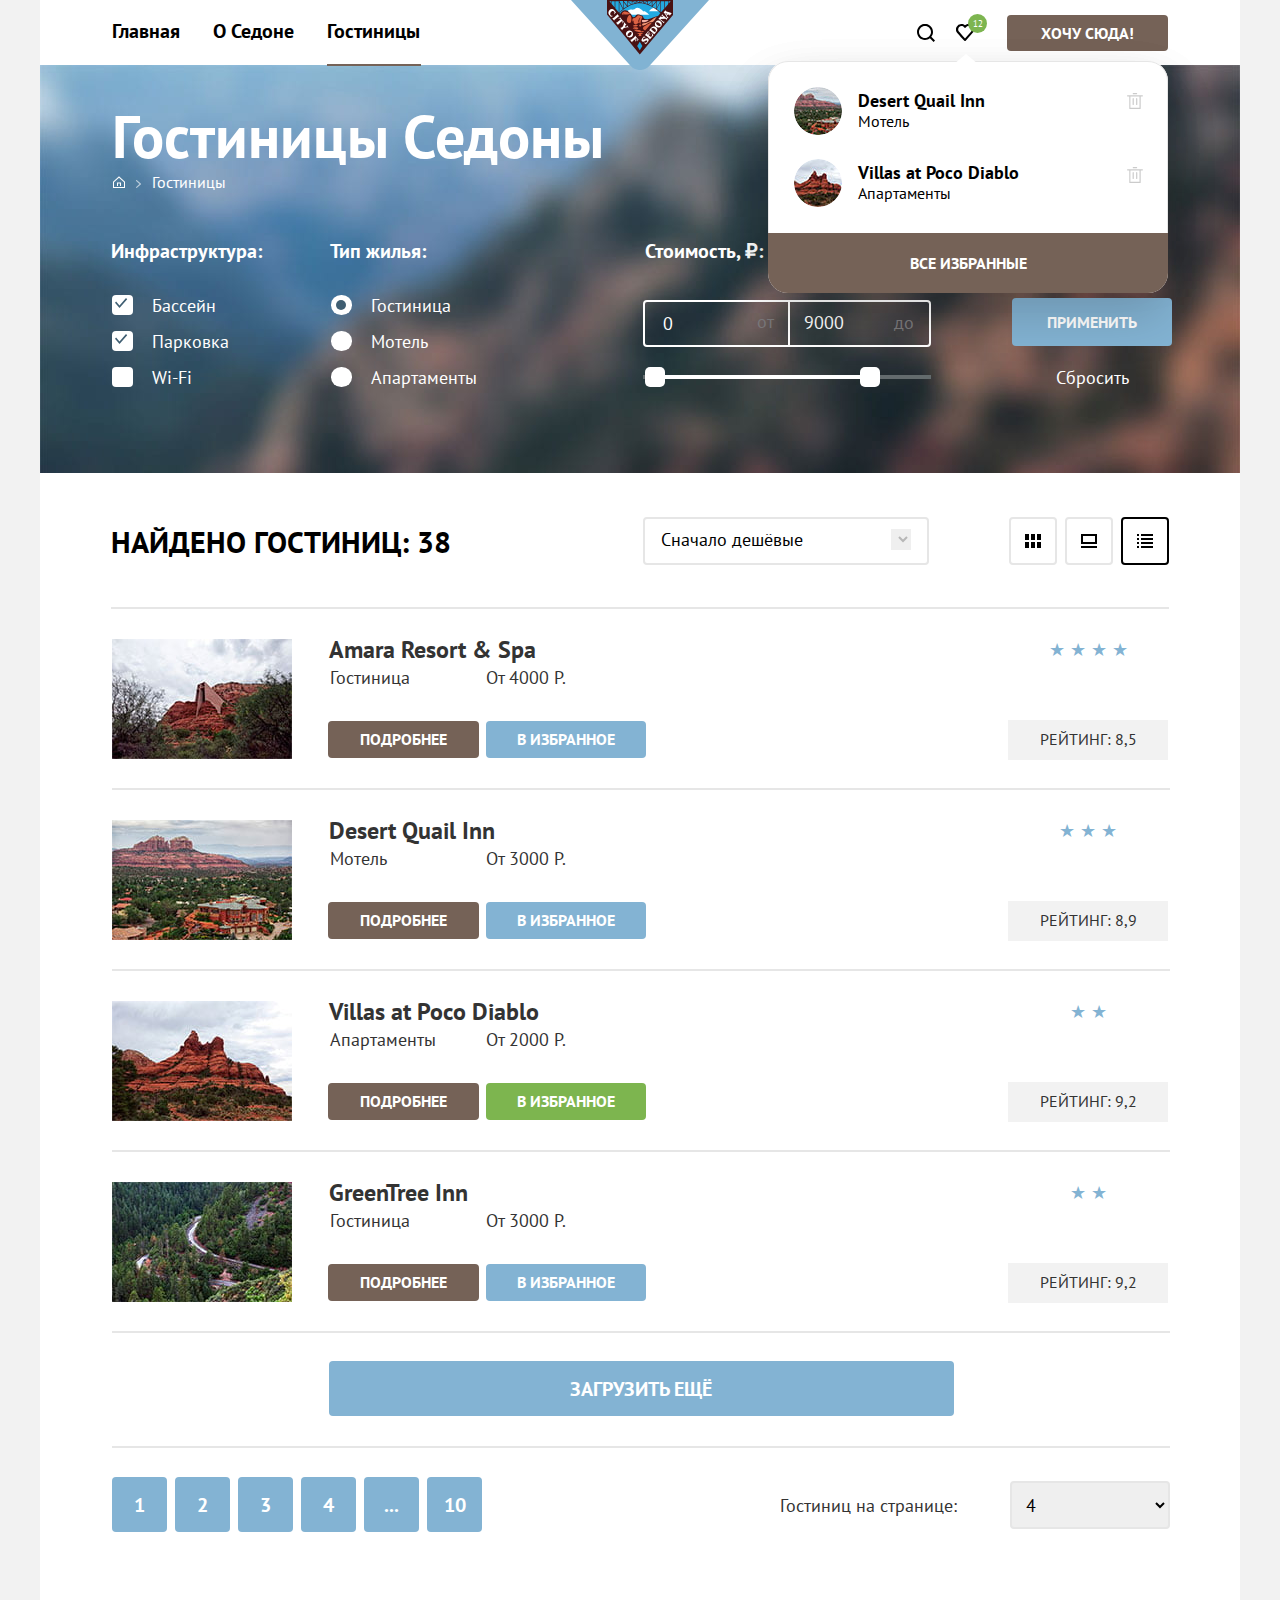
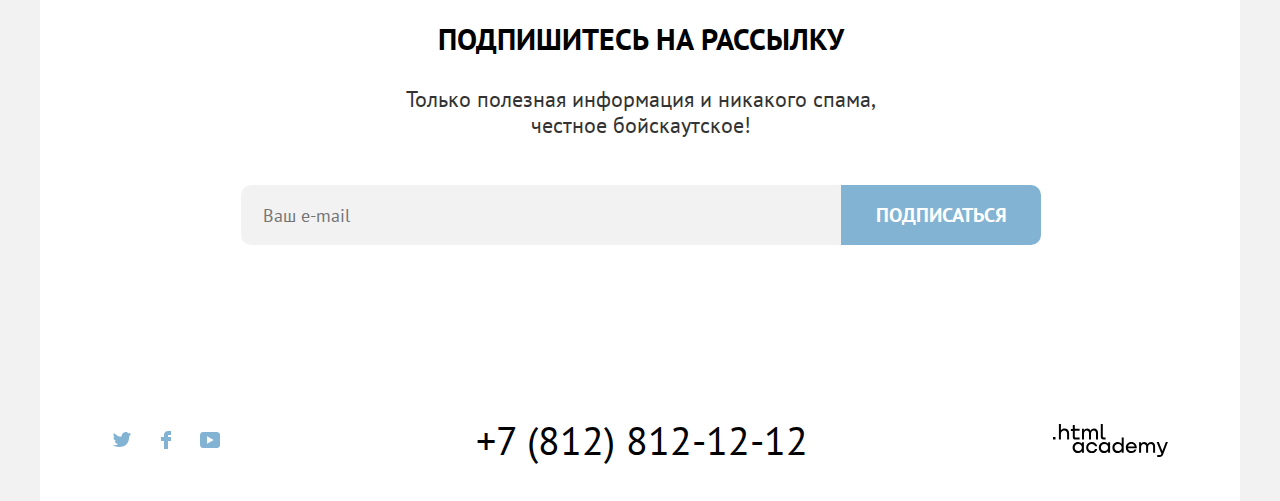
==== commit 1e09219e: "Доработка попап" ====
--- a/catalog.html
+++ b/catalog.html
@@ -41,31 +41,36 @@
 						</a>
 						<div class="popover popover-cart popup-container-close">
 							<a class="popov-button-navi" href="#" alt="Кнопка" width="160px" height="37px">Все Избранные</a>
-							<button class="popover-close-button button button-light">.<span class="visually-hidden">...</span></button>
+							<span class="item-pix-pop"></span>
 							<div class="popover-content">
 								<h2 class="visually-hidden">Избранное</h2>
 									<ul class="cart-items-list">
 										<li class="cart-items">
-											<img class="popob-img" src="images/catalog/hotel-1.jpg" width="180px" height="120px" alt="Amara Resort & Spa">
+											<img class="popob-img" src="images/hotel-2-small.png" width="180px" height="120px" alt="Amara Resort & Spa">
 											<div class="cart-name-block">
 												<p class="cart-name">Desert Quail Inn
 													<p class="cart-name-title">Мотель</p>
 													</p>
 											</div>
-											<button type="button" class="cart-item-button button">
-												<svg width="16" height="16" fill="none" xmlns="http://www.w3.org/2000/svg"><g opacity=".2" fill="#000"><path d="M15.3 2.3H.6c-.3 0-.6.2-.6.5s.3.6.6.6h1.7v12c0 .3.3.6.6.6h10.2c.3 0 .6-.3.6-.6v-12h1.7c.3 0 .6-.3.6-.6s-.4-.5-.7-.5Zm-2.8 12.5H3.4V3.4h9.1v11.4ZM6.2 1.2h3.4c.3 0 .6-.3.6-.6S10 0 9.7 0H6.2c-.3 0-.5.3-.5.6s.2.6.5.6Z"/><path d="M6.2 12c.3 0 .6-.3.6-.6V5.7c0-.3-.3-.6-.6-.6s-.6.3-.6.6v5.7c.1.3.3.6.6.6ZM9.7 12c.3 0 .6-.3.6-.6V5.7c0-.3-.3-.6-.6-.6s-.6.4-.6.6v5.7c0 .3.2.6.6.6Z"/></g></svg>
+											<button type="submit" class="cart-button-pup">
+												<svg width="16" height="16" fill="none" xmlns="http://www.w3.org/2000/svg"><g opacity=".2">
+													<path d="M15.3 2.3H.6c-.3 0-.6.2-.6.5s.3.6.6.6h1.7v12c0 .3.3.6.6.6h10.2c.3 0 .6-.3.6-.6v-12h1.7c.3 0 .6-.3.6-.6s-.4-.5-.7-.5Zm-2.8 12.5H3.4V3.4h9.1v11.4ZM6.2 1.2h3.4c.3 0 .6-.3.6-.6S10 0 9.7 0H6.2c-.3 0-.5.3-.5.6s.2.6.5.6Z" fill="#000000"/>
+													<path d="M6.2 12c.3 0 .6-.3.6-.6V5.7c0-.3-.3-.6-.6-.6s-.6.3-.6.6v5.7c.1.3.3.6.6.6ZM9.7 12c.3 0 .6-.3.6-.6V5.7c0-.3-.3-.6-.6-.6s-.6.4-.6.6v5.7c0 .3.2.6.6.6Z" fill="#000000"/></g></svg>
 												<samp class="visually-hidden"></samp>
 											</button>
 										</li>
 										<li class="cart-items">
-											<img class="popob-img" src="images/catalog/hotel-3.jpg" width="180px" height="120px" alt="Villas at Poco Diablo">
+											<img class="popob-img" src="images/hotel-3-small.png" width="180px" height="120px" alt="Villas at Poco Diablo">
 											<div class="cart-name-block">
 												<p class="cart-name">Villas at Poco Diablo
 													<p class="cart-name-title">Апартаменты</p>
 												</p>
 											</div>
-											<button type="button" class="cart-item-button button">
-												<svg width="16" height="16" fill="none" xmlns="http://www.w3.org/2000/svg"><g opacity=".2" fill="#000"><path d="M15.3 2.3H.6c-.3 0-.6.2-.6.5s.3.6.6.6h1.7v12c0 .3.3.6.6.6h10.2c.3 0 .6-.3.6-.6v-12h1.7c.3 0 .6-.3.6-.6s-.4-.5-.7-.5Zm-2.8 12.5H3.4V3.4h9.1v11.4ZM6.2 1.2h3.4c.3 0 .6-.3.6-.6S10 0 9.7 0H6.2c-.3 0-.5.3-.5.6s.2.6.5.6Z"/><path d="M6.2 12c.3 0 .6-.3.6-.6V5.7c0-.3-.3-.6-.6-.6s-.6.3-.6.6v5.7c.1.3.3.6.6.6ZM9.7 12c.3 0 .6-.3.6-.6V5.7c0-.3-.3-.6-.6-.6s-.6.4-.6.6v5.7c0 .3.2.6.6.6Z"/></g></svg>
+											<button type="submit" class="cart-button">
+												<svg width="16" height="16" fill="none" xmlns="http://www.w3.org/2000/svg">
+													<g opacity=".2">
+														<path d="M15.3 2.3H.6c-.3 0-.6.2-.6.5s.3.6.6.6h1.7v12c0 .3.3.6.6.6h10.2c.3 0 .6-.3.6-.6v-12h1.7c.3 0 .6-.3.6-.6s-.4-.5-.7-.5Zm-2.8 12.5H3.4V3.4h9.1v11.4ZM6.2 1.2h3.4c.3 0 .6-.3.6-.6S10 0 9.7 0H6.2c-.3 0-.5.3-.5.6s.2.6.5.6Z"  fill="#000000"/>
+														<path d="M6.2 12c.3 0 .6-.3.6-.6V5.7c0-.3-.3-.6-.6-.6s-.6.3-.6.6v5.7c.1.3.3.6.6.6ZM9.7 12c.3 0 .6-.3.6-.6V5.7c0-.3-.3-.6-.6-.6s-.6.4-.6.6v5.7c0 .3.2.6.6.6Z"  fill="#000000"/></g></svg>
 												<samp class="visually-hidden"></samp>
 											</button>
 										</li>
--- a/styles/styles.css
+++ b/styles/styles.css
@@ -369,7 +369,7 @@
 
 .cart-button-pup {
 	position: absolute;
-   top: 22px;
+   top: 21px;
    right: 13px;
    background-color: transparent;
    border: none;
@@ -389,7 +389,7 @@
 }
 
 .cart-button-pup:focus {
-	top: 22px;
+	top: 21px;
    right: 13px;
    background-color: transparent;
    border: none;
@@ -409,7 +409,7 @@
 
 .cart-button {
 	position: absolute;
-   top: 97px;
+   top: 95px;
    right: 13px;
    background-color: transparent;
    border: none;
@@ -429,7 +429,7 @@
 }
 
 .cart-button:focus {
-	top: 97px;
+	top: 95px;
    right: 13px;
    background-color: transparent;
    border: none;
@@ -465,10 +465,34 @@
 	cursor: pointer;
 }
 
+
 .cart-items {
 	display: flex;
-	margin: 0;
-	padding: 0;
+	max-width: 248px;
+   max-height: 65px;
+   margin: 0;
+	margin-bottom: 7px;
+   padding: 5px;
+   border: 3px solid transparent;
+   box-sizing: border-box;
+   border-radius: 10px;
+}
+
+.cart-items:hover {
+	opacity: 0.6;
+}
+
+.cart-items:active,
+.cart-items:active {
+	display: flex;
+	max-width: 248px;
+   max-height: 65px;
+   margin: 0;
+	margin-bottom: 7px;
+   padding: 5px;
+   border: 3px solid #83B3D3;
+   box-sizing: border-box;
+   border-radius: 10px;
 }
 
 .cart-name {
@@ -503,9 +527,9 @@
 	border: 1px solid #E6E6E6;
 	box-sizing: border-box;
 	box-shadow: 0px 25px 50px rgba(0, 0, 0, 0.15);
-	border-radius: 20px;
-	padding: 25px;
-	margin-bottom: 36px;
+	border-radius: 20px 20px 0 0;
+	padding: 17px;
+	margin-bottom: 52px;
 	z-index: 1;
 }
 
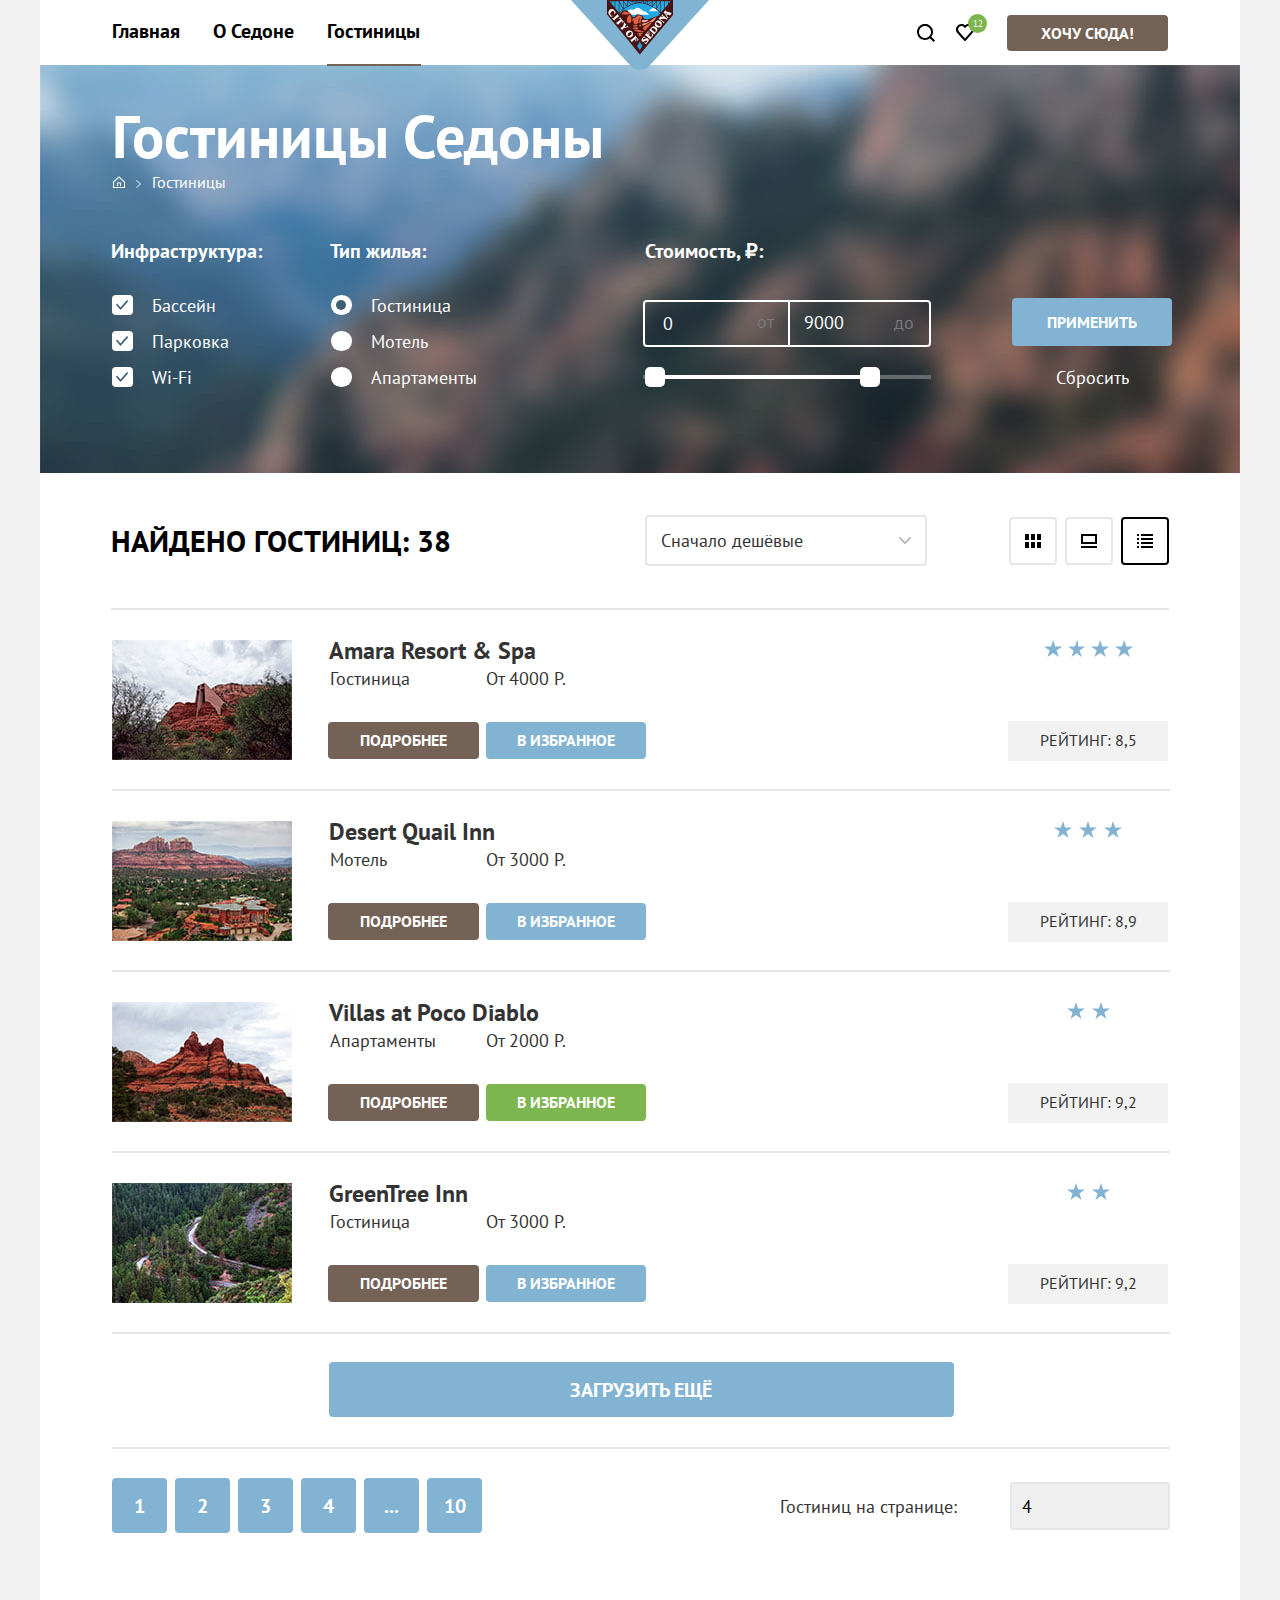
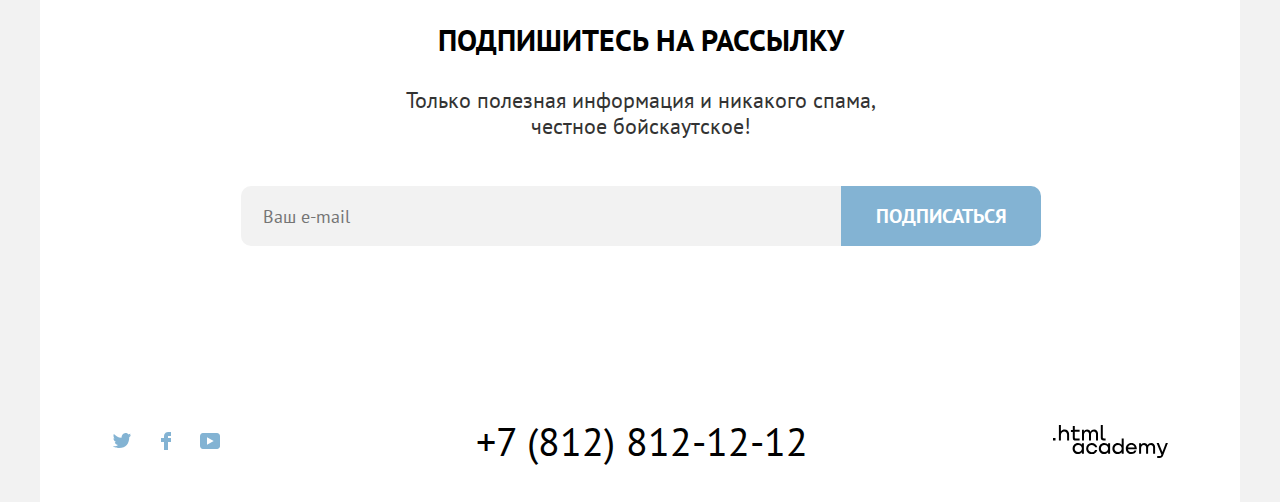
==== commit 328df93d: "Сдача проекта 22.11.2021" ====
--- a/catalog.html
+++ b/catalog.html
@@ -206,11 +206,10 @@
 						<div class="sorting-type-form">
 							<form class="sorting-type">
 								<label class="visually-hidden" for="sorting">Сортировка</label>
-								<p>Сначало дешёвые</p>
 								<select class="select-control" id="sorting" name="sorting">
-									<option value="cheap"></option>
-				  					<option value="popular"></option>
-				  					<option value="expensive"></option>
+									<option value="cheap">Сначало дешёвые</option>
+				  					<option value="popular">Сначало средние</option>
+				  					<option value="expensive">Сначало дорогие</option>
 								</select>
 			 				</form>
 						</div>
@@ -248,10 +247,7 @@
 						</div>
 						<div class="rating-item">
 							<div class="rating-result">
-								<span class="active"></span>	
-								<span class="active"></span>    
-								<span class="active"></span>  
-								<span class="active"></span>   
+								<span class="stars stars-four"></span>	  
 							</div>
 							<div class="rating"> 
 								Рейтинг: 8,5
@@ -276,9 +272,7 @@
 						</div>
 						<div class="rating-item">
 							<div class="rating-result">
-								<span class="active"></span>	
-								<span class="active"></span>    
-								<span class="active"></span> 
+								<span class="stars stars-three"></span>	  
 							</div>
 							<div class="rating">Рейтинг: 8,9</div>
 					</div>
@@ -301,8 +295,7 @@
 				</div>
 				<div class="rating-item">
 					<div class="rating-result">
-						<span class="active"></span>	
-						<span class="active"></span>    
+						<span class="stars stars-two"></span>	  
 					</div>
 					<div class="rating">Рейтинг: 9,2</div>
 				</div>
@@ -325,8 +318,7 @@
 				</div>
 				<div class="rating-item">
 					<div class="rating-result">
-						<span class="active"></span>	
-						<span class="active"></span> 
+						<span class="stars stars-two"></span>	  
 					</div>
 					<div class="rating">Рейтинг: 9,2</div>
 				</div>
--- a/styles/styles.css
+++ b/styles/styles.css
@@ -534,7 +534,7 @@
 }
 
 .popup-container-close {
-	display: ;
+	display: none;
 }
 
 .cart-name-block {
@@ -1511,7 +1511,7 @@
 	background-color: #3A5863;
 	height: 408px;
 	margin-top: 2px;
-	margin-bottom: 44px;
+	margin-bottom: 42px;
 }
 
 .text-top-fieldset {
@@ -1557,37 +1557,10 @@
 	padding-left: 40px;
 }
 
-.control-input {
-	display: none;
- }
-
-.control-input[type="checkbox"]:checked + .control-mark::before,
-.control-input[type="checkbox"]:checked + .control-mark::after {
-	content: "";
-	
-	/*position: absolute;
-	top: 9px;
-	left: 4px;
-	width: 12px;
-	height: 2px;
-	background-color: #3F5E72;*/
-	
-}
-
-.control-input[type="checkbox"]:checked + .control-mark::after {
-	
-	
-	/*transform: rotate(-45deg);*/
-}
-
-.control-input[type="checkbox"]:checked + .control-mark::before {
-	
-	/*transform: rotate(45deg);*/
-}
-
-.control-mark-check {
+.control-input[type="checkbox"]:checked + .control-mark {
 	background-image: url("../images/imgsvg/check-mark.svg");
 	background-repeat: no-repeat;
+	background-position: 50% 50%;
 }
 
 .control-mark {
@@ -1811,7 +1784,9 @@
 	text-align: center;
 	color: #FFFFFF;
 	margin: 0;
-	
+	background-color: transparent;
+	outline-style: none;
+	cursor: pointer;
 }
 
 .price-control {
@@ -1850,8 +1825,23 @@
 }
 
 .select-control {
-	color: #B7B7B7;
+	font-family: "PT Sans", sans-serif;
+	font-style: normal;
+	font-weight: normal;
+	font-size: 18px;
+	line-height: 23px;
+	color: #333333;
 	border: none;
+	border: 2px solid #E6E6E6;
+	border-radius: 4px;
+	padding: 12px 14px;
+	background-color: transparent;
+	width: 100%;
+	appearance: none;
+	background-image: url("../images/imgsvg/dropdow1.svg");
+	background-repeat: no-repeat;
+	background-position: 95% 50%;
+	outline-style: none;
 }
 
 /*
@@ -1918,20 +1908,13 @@
 
 .sorting-type-form {
 	width: 282px;
-   height: 44px;
-   border: 2px solid #E6E6E6;
-   border-radius: 4px;
-   margin-left: -6px;
-	
+	margin-left: -6px;
 }
 
 .sorting-type {
 	display: flex;
 	justify-content: space-between;
-	padding-left: 16px;
-   padding-right: 16px;
-   padding-top: 10px;
-	
+
 }
 
 .sorting-type p {
@@ -2165,18 +2148,6 @@
    margin-bottom: 60px;
 }
 
-
-.rating-result span {
-	font-size: 18px;
-}
-.rating-result > span:before {
-	content: '★';
-}
-.rating-result > span.active {
-	background-color: #ffffff;
-	color: #83B3D3;
-}
-
 .button-show-more {
 	font-family: "PT Sans", sans-serif;
    border: none;
@@ -2392,6 +2363,7 @@
 	padding: 10px;
 	margin-left: 51px;
 	border-radius: 4px;
+	appearance: none;
  }
 
 /*
@@ -2420,4 +2392,27 @@
 	text-align: center;
 	color: #E5E5E5;
 }
-*/+*/
+
+.stars {
+	background-image: url("../images/imgsvg/star1.svg");
+	height: 17px;
+	background-repeat: space;
+	display: inline-block;
+}
+
+.stars-one {
+	width: 20px;
+}
+.stars-two {
+	width: 43px;
+}
+.stars-three {
+	width: 68px;
+}
+.stars-four {
+	width: 89px;
+}
+.stars-five {
+	width: 105px;
+}
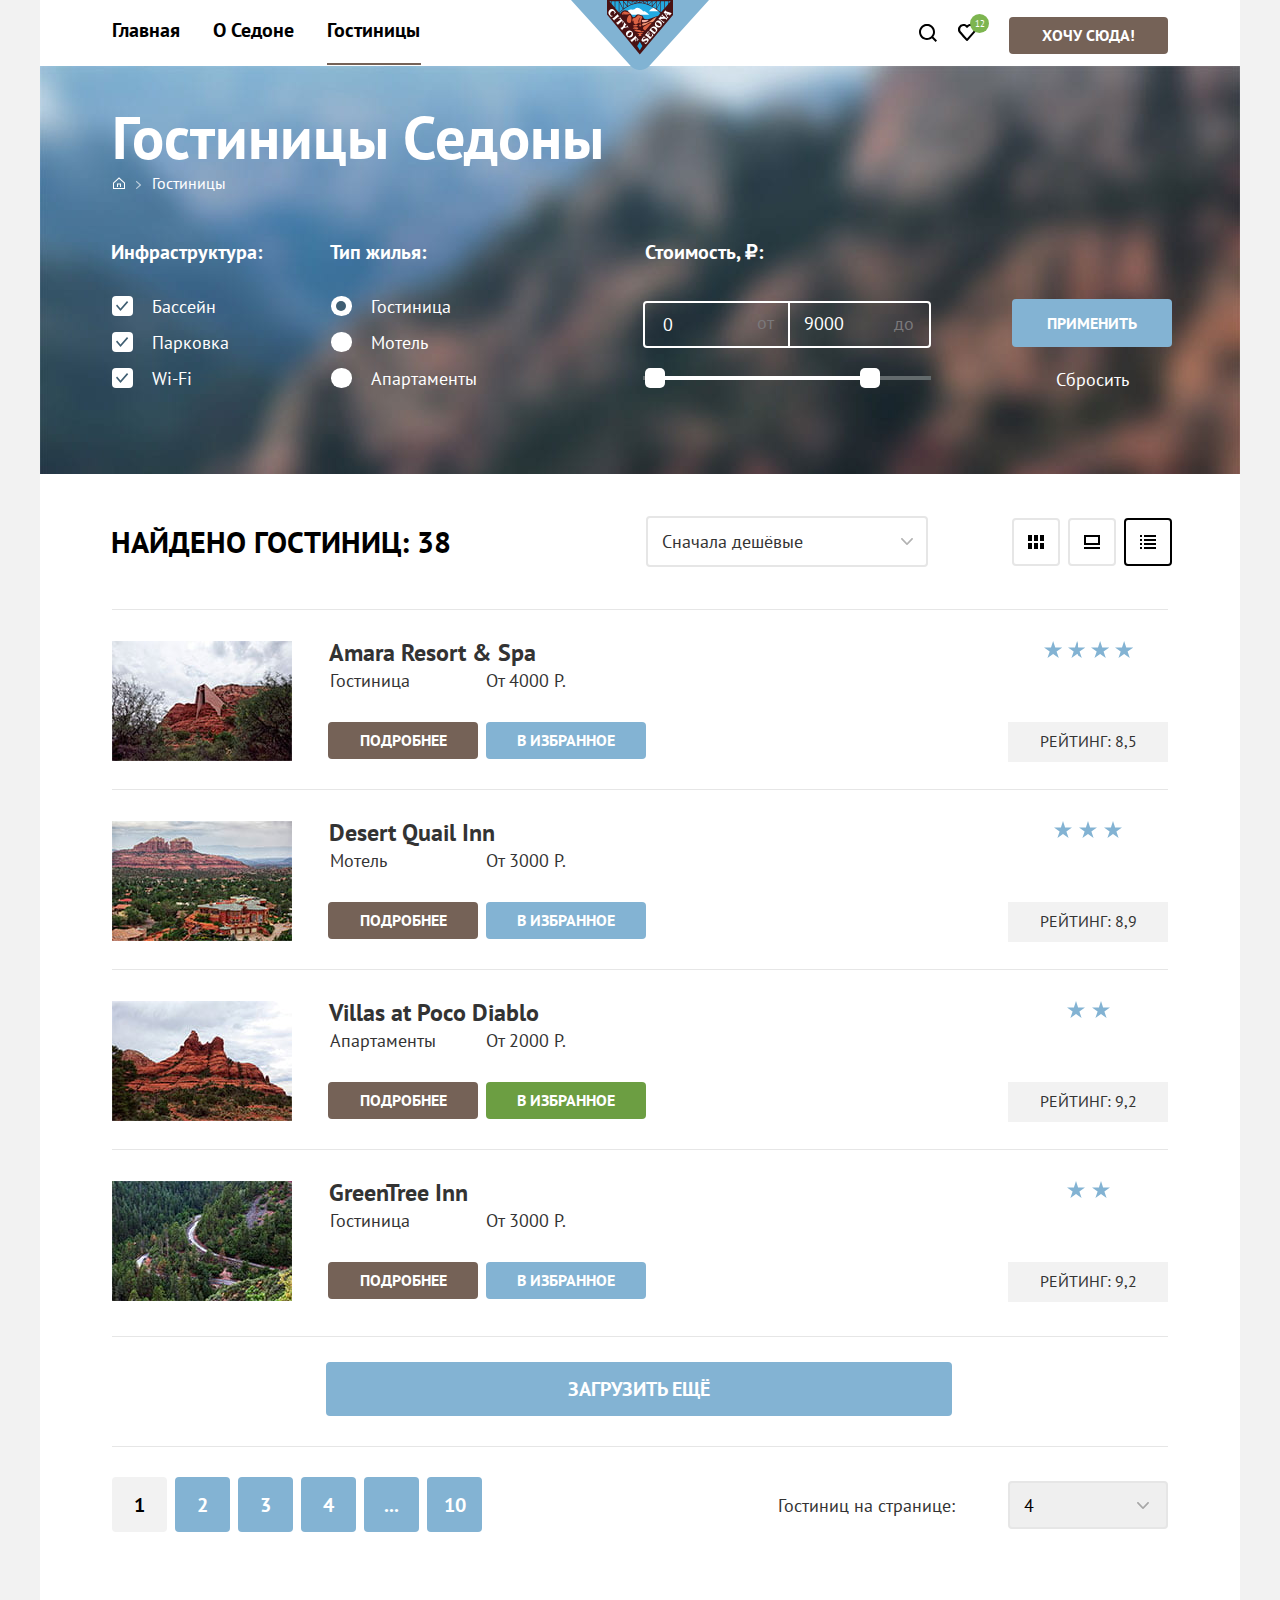
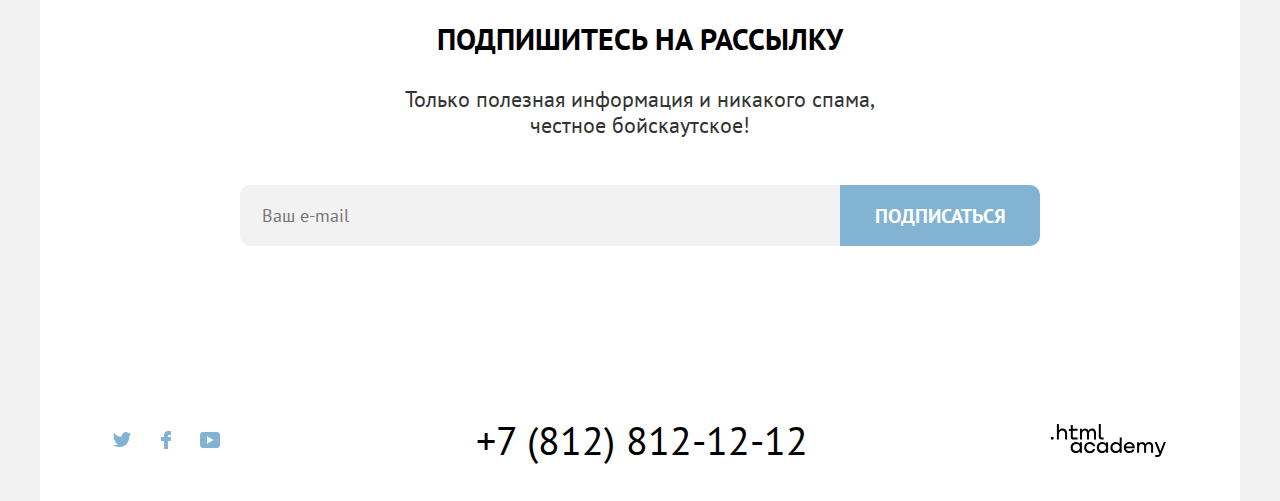
==== commit 38d946ac: "Работа над ошибками 25.11.2021" ====
--- a/catalog.html
+++ b/catalog.html
@@ -1,400 +1,336 @@
 <!DOCTYPE html>
 <html lang="ru">
-	<head>
-		<meta charset="utf-8">
-		<title>Каталог</title>
-		<link rel="stylesheet" href="styles/styles.css">
-	</head>
 
-	<body class="page-body">
-		<header class="page-header">
-      	<nav class="navigation">
-        		<ul class="navigation-list">
-          		<li class="navigation-item">
-           		   <a class="navigation-link" href="index.html">Главная</a>
-          		</li>
-			 		<li class="navigation-item">
-            		<a class="navigation-link" href="#">О Седоне</a>
-          		</li>
-			 		<li class="navigation-item">
-            		<a class="navigation-link navigation-link-current">Гостиницы</a>
-          		</li>
-        		</ul>
+<head>
+	<meta charset="utf-8">
+	<title>Каталог</title>
+	<link rel="stylesheet" href="styles/styles.css">
+	<link rel="icon" href="favicon.ico">
+	<link rel="icon" type="image/png" sizes="32x32" href="images/favicon.png">
+</head>
 
-					<div class="logo-icon">
-						<a href="#"><svg width="138" height="70" fill="none" xmlns="http://www.w3.org/2000/svg"><g clip-path="url(#a)"><path d="M138 0H0l59.5 65.7c5.2 5.8 13.8 5.8 19 0L138 0Z" fill="#81B3D3"/><path d="m36.7.5 32.1 37.9 32-37.7L36.7.5Z" fill="#23A9E1"/><path d="M61.1 14.7h17.3c-1.3-.8-4.4-4.6-6-3.2-.1.1-4.9-5.7-8-2.9-2.7 2.5-4-.3-7 1.6-3.6 2.4 2 3.7 3.7 4.5Zm26.7-3.5-9.8.1c3.9-4.5 5.6-4 9.8-.1Z" fill="#fff"/><path d="M97.6 3.6V1.2h2.1l-2.1 2.4ZM48.4 13c.1.1 2.4-2.4 6.1-4.9 3.4-2.3 8.6-4.9 14.4-4.9 5.8 0 11.1 2.7 14.5 5 3.7 2.4 6 4.8 6.1 4.9l-2.5 3c-4.5.6-7.7 3.9-12.1 3.2-2.2-.4-2.3-1.6-2.9-2.9-.5-1-1.3-.8-2.3-1.2-.9-.4-1.5-1.1-3.4-.7-1.6.4-1.8 2.9-3.9 2.8-1.1-.1-1.2-1.6-2.8-3.6-4.1-4.9-7.9-4.2-10.5.3l19.6 23.3L48.4 13ZM40 1.2v1.9l-1.6-1.9H40Zm53.9 0h3.2v3L93.9 8V1.2Zm-4.1 11.4V1.2h3.5v7.4l-3.5 4s.1 0 0 0Zm-.5-10.4v9.9c-1.1-1.1-2.3-2.1-3.6-3l3.6-6.9Zm-4.1-.3v6.8c-.5-.3-.9-.7-1.5-1-.7-.4-1.4-.9-2.2-1.3l3.7-4.5Zm-4.4-.2V6c-1-.5-2.1-1-3.1-1.5l3.1-2.8Zm.6-.5h3.7l-3.7 4.6V1.2Zm4.3 0h3.6l-3.6 7.1V1.2Zm-8.8 0h3.9l-3.5 3.1c-.1 0-.2-.1-.3-.1l-.1-3Zm-.5.4V4c-1-.4-2-.7-3.1-.9l3.1-1.5Zm-4.2 0v1.3L70 2.6l2.2-1Zm-6.8 0 2.2 1c-.8 0-1.5.1-2.2.3V1.6Zm-4.1 0 3.1 1.5c-1.1.2-2.1.5-3.1.9V1.6Zm3.6 1.2-3.3-1.6h3.3v1.6Zm3.5-.4-2.8-1.3h2.8v1.3Zm.7-1.2H72l-2.9 1.3V1.2Zm3.7 0H76l-3.2 1.6V1.2ZM60.4 4.3l-3.5-3.1h3.9v3l-.4.1Zm-3.6-2.6 3.1 2.7c-1.1.4-2.1.9-3.1 1.5V1.7Zm-4.3.2 3.6 4.5c-1.3.7-2.5 1.5-3.6 2.4V1.9Zm-4.2.3 3.6 7c-1.3 1-2.5 2-3.6 3.2V2.2Zm3.7 6-3.6-7.1H52v7.1Zm4.3-2.5-3.7-4.6h3.7v4.6ZM43.7 7.5l-3.2-3.8V1.2h3.2v6.3Zm.6-6.3h3.5v11.2l-3.5-4.2v-7ZM69.1 0H36v14.6l32.8 39.9.2-.3L102 15V0H69.1Z" fill="#491213"/><path d="m66.2 46 2.6-4.2 2.6 4.2-2.6 4.2-2.6-4.2Z" fill="#23A9E1"/><path d="M74.2 30.6c-3.4-2-2.6-3.5.2-4.9 1.5-.7 4.8-3.4 6.1-2.5l-6.3 7.4Zm-2.3 2.5c-2-.1-4.3-.4-6.3.1 1.2.3 4.2 1.2 1.4 1.9 1 1.4 2.6 1.3 3.6.1-.4-.2-.7-.5-1-.7 1.1-.3 2.1-.9 2.3-1.4Zm1.2-1.6c-.9-.8-1.9-.8-2.7 0-1.2-2.1-5.4-1.4-7.4-1.7 1.1 2.6 9.6 3.1 10.1 1.7Zm-6.8-2.2c-1.6-.5-6.8-.4-3.4-1.8 1.1-.4 6.7.1 3.4 1.8Zm2-3c-.5-1.1.4-2.4 1.7-1.4 1.2.8-.6 2-1.7 1.4Zm-2.9.1c-2.3.7-5.3-.8-1.6-1.5 2.3-.5 4.7.5 1.6 1.5-.1 0 .1 0 0 0Zm-2.6-6.2c-.5 1.6-1.5 1.9-1.4 0 .1-2.3 1.6-1.7 3.2-2.6 1.3-.7 2-3.4 4.3-1.8 1 .7 2.2.1 2.5 1.2 0-.1-2.9 6.7-1.3 6.7-3.2 0-1.8-3.8-.6-6.4-1.2.6-3.1 4.3-1.5 5-.8 1.1-3.4 2.6-4.7 1.5-1.1-1-.5-2.3-.5-3.6Zm-4 2.8c-5.6 0-1.8-8.6.1-8.1 2.2.7 1.9 8.2-.1 8.1Zm-6.2-8.2c-2.6-.1-1.5-2.6.3-3.1 1.7-.5 5.2 1.1 6.4 2.2-1.8.6-4.1.5-6.1.6-.2-2-.7-1.3-.6.3Z" fill="#DC6243"/><path d="M71.8 25.8c-2.9-3 4.3-2.7 5.5-3.8.8.3 7-5.4 8.5-5-1.1 1.3-3.4 5.3-5 5.3-1.3 0-2.6-.2-3.6.7-1.5 1.4-3.9 2.1-5.4 2.8Z" fill="#F49774"/><path d="M72.7 22.2c-1.6.9-3.1-2.5-.3-2.2 1.8.2 3.7-.2 5.4.1a5.86 5.86 0 0 1-5.1 2.1Z" fill="#F4B1A4"/><path d="M51.1 20.9c.3.4.6.8.5 1.4 0 .4-.6 1-.2 1.2l1.5-1.8c-.4-.1-3.5-3.8-3.5-4.2l-2.1 1.1c.1.4.8 0 1.2 0 .5 0 .9.4 1.3.7-1.1.9-3.8 3.3-4.1 3.3-.1 0-.7-.4-.7 0 0 .2.6.7.7.8l1.4 1.7c.4-.2-.1-.5.1-.8.1-.2 3.2-2.7 3.9-3.4Zm-3.4-4.5c.3-.1.4.3.6 0l-1.6-1.9c-.2-.3-.5-.6-.5 0 .1.4-4 3.7-4.2 3.8-.3.1-.5-.3-.7.1l1.4 1.7c.2.2.3.4.5.6.2.2.1-.4.1-.4-.1-.3.3-.6.6-.8 1-1 3.5-3.1 3.8-3.1Zm-5.7-.6c-1.1.3-2.4-.1-2.7-1.3-.4-1.2.4-2.4 1.3-3.1.9-.7 2.3-.6 2.8.5.2.5.1 1.1-.1 1.6-.1.3-.4.6 0 .8.6-.7 1.1-1.4 1.7-2.1-.7-.4-1-1.1-1.5-1.7-.6-.7-1.3-1.4-2.3-1.5-1.9-.3-3.6 1.7-3.8 3.4-.1.9.2 1.8.8 2.6.5.6 1.2 1.1 1.6 1.8.2.1 1.8-.7 2.1-.8.2 0 .1-.1.1-.2-.5.2 0 0 0 0Zm25.5 23.6c-.7-.5-2.6-3-3-3.5l-.2-.3-.2.1c-.1.1.1.4 0 .6-.5.8-3.7 3.2-3.9 3.4-.4.2-.8-.1-1 .2.5.6 1.8 2.3 2 2.3.3 0 .1-.5.1-.6.1-.2 1.7-1.6 2.3-2.1.2-.2.4.3.6.5.2.3.3.7.2 1-.1.2-.5.6-.2.8.4-.5 1.5-1.8 1.7-2 .2-.2-.4 0-.3-.1-.2.1-.5.2-.7 0-.1 0-.7-.7-.6-.8.3-.2.6-.6 1-.7.6-.1 1 1 1.1 1.4.1.4.1.8-.1 1.1-.1.3-.3.5 0 .6l1.4-1.9c0 .1-.1.1-.2 0-.1 0 .1.1 0 0Zm-9.2-8.9c-.7 0-1.4.3-2 .8a3.56 3.56 0 0 0-.5 4.8c1.3 1.7 3.4 1.9 5.1.7 1.4-1.2 1.6-3.3.5-4.8-.8-1-2-1.5-3.1-1.5Zm1.2 1.4c.9-.1 1.5.8 1.1 1.8-.4 1-1.4 2-2.4 2.4-1.2.5-2-.5-1.5-1.7.4-1 1.4-2 2.4-2.4.1 0 .2-.1.4-.1Zm-2.8-4.6c.3 0 .6.4.8 0l-1.4-1.7c-.4.2 0 .4-.1.6-.2.3-1.7.5-2.1.6.1-.4.6-1.7.8-1.8.4-.3.6.3.8-.1l-1.8-2.1c-.2-.2-.4-.7-.6-.4 0 0 0 1-.1 1.1-.1.2-.6 2.4-1.2 2.9a11 11 0 0 1-1.8 1.4c-.3.1-.5-.4-.8 0l1.6 1.9c.1.1.4.6.5.6.3.1 0-.6.1-.7.1-.3 1.6-1.8 2.3-1.9.9-.2 2-.5 3-.4.2 0-.2 0 0 0ZM80.9 34c.1.4.2.9.1 1.3-.1.6-.6 1.9-1.4 1.5-.8-.4-1.4-1.1-2.1-1.7.5-.6 1-1.1 1.9-.8.2.1.4 0 .2-.2-.3-.2-2-1.3-2.1-1.2-.2.2.3.6.1 1-.1.3-.4.5-.6.8-.5-.4-1.2-.8-.7-1.5.4-.4.8-.8 1.4-.9.4-.1 1.2.3 1.3-.1-.7-.3-1.4-.7-2.1-1 .1.5-2.2 2.9-2.7 3.5-.1.1-.4.4-.4.5 0 .3.4.1.4.1.3-.1 4.4 3.3 4.5 3.6.1.2-.1.4 0 .5 0 0 .1.1.2.1.3-.3 2.9-3.9 3.5-4l-1.5-2.4c-.4.2-.1.7 0 .9Zm-4 4.4c-1.3-.9-3.6.8-4 1-.7.3-1.2-.4-.8-1 .3-.5.9-.8 1.5-.8.2 0 .9.1.9 0 .1-.1.1-.1 0-.2-.6-.4-1.1-.8-1.7-1.1-.1.7-.9 1.1-1.3 1.6-.5.6-1 1.3-1 2s.4 1.4 1.1 1.7c.7.4 1.5.1 2.2-.3.4-.3.8-.6 1.2-.8.6-.3 1.5 0 1.3.8-.2.7-.9 1.3-1.6 1.5-.4.1-.8.1-1.2-.1-.3-.1-.6-.5-.8-.1l2.3 1.6c.1-.5.3-.7.7-1 .5-.4.9-.9 1.3-1.4.8-.9 1.1-2.5-.1-3.4Zm17.6-28.1c0 .1 0 .1 0 0l-.9 1-.8 1c-.2.2-.3.3 0 .5.5-.3 3.5 4.8 3.3 5.5-.5.2-4.5-3.3-4.6-3.5 0-.1.2-.7-.1-.6-.1 0-.5.6-.6.7l-.6.7c.2.3.3 0 .6 0 .2.1 1.2.9 1.5 1.1-.5 0-1.7.1-1.9.1-.6.1-.3-.4-.7-.6L88.2 18l-.9 1v.1c.2.2.1.1.4 0 .3-.1 4.3 3.2 4.4 3.4.2.3-.1.6.3.8l1.2-1.4c.1-.1.1-.1 0-.1-.3-.2-.3.1-.7.1-.3-.1-2.9-2.2-3.8-3l5.3-.2c.2 0 .7.6.7.8-.1.2-.3.4 0 .5.3-.4.6-.7.9-1.1l.1-.2c.1 0 .1-.1.1-.2l.1-.1c.3-.3 1.2-1.3 1.1-1.4-.3-.3-.4.3-.8 0-.2-.2-.8-1.2-.9-1.4-.2-.3.4-.6.6-.7.5-.3 2.1-.8 2.3.2 0 .2-.2.4-.1.5 0 0 .1.2.2.1l2.1-2.6-.2-.2c-.5.5-5.5-1.5-5.8-1.8-.1-.2-.1-.8-.3-.8Zm-.2 2.6c.8.3 1.5.6 2.3 1l-.6.3c-.2.1-.4.3-.6.5l-1.1-1.8Zm-6.6 7.7c-1.1-.1-2.2.4-3 1.3-1.2 1.5-1.1 3.7.4 4.9 1.5 1.2 3.7.9 4.9-.5 1.2-1.5 1.1-3.7-.4-4.9-.5-.4-1.2-.7-1.9-.8Zm-1.4 1.6c.6 0 1.3.4 1.7.7.8.5 2.2 1.7 1.5 2.7 0-.1.1-.1-.1.1-.8.8-2.2.1-2.9-.5-.7-.5-2-1.7-1.2-2.7.3-.2.6-.3 1-.3Zm-3.1 4.3c-1.2-.1-2.4.5-3.3 1.6-.6.8-1.3 1.5-1.9 2.3.2.3.5-.1.8.1.3.2 4.1 3.3 4.1 3.5.1.3-.2.4.1.6.1.1 2.9-3.4 3.2-4 .4-1.1.1-2.4-.8-3.2.1.1.2.1 0 0-.8-.6-1.5-.9-2.2-.9Zm-1.1 1.6h.3c1.4.4 3.4 2.1 2.1 3.6l-.4.4c-.2.2-4.2-3-4-3.2.4-.5 1.3-.9 2-.8Z" fill="#fff"/></g><defs><clipPath id="a"><path fill="#fff" d="M0 0h138v70H0z"/></clipPath></defs></svg>
-						<span class="visually-hidden">Логотип</span></a>
-					</div>
-		  
-		   	<ul class="navigation-listP">
-					<li class="navigation-item">
-						<a class="item-search-nav" href="#">
-							<svg aria-hidden="true" focusable="false" width="18" height="18" fill="none" xmlns="http://www.w3.org/2000/svg"><path d="m18 16.5-3.7-3.7c1-1.3 1.7-3 1.7-4.9 0-4.4-3.6-8-8-8S0 3.6 0 8c0 4.4 3.6 8 8 8 1.8 0 3.5-.6 4.9-1.7l3.7 3.7 1.4-1.5ZM8 14c-3.3 0-6-2.7-6-6s2.7-6 6-6 6 2.7 6 6-2.7 6-6 6Z" fill="#000"/></svg>
-							<span class="visually-hidden">Поиск</span>
+<body class="page-body">
+	<header class="page-header">
+		<nav class="navigation">
+			<ul class="navigation-list">
+				<li class="navigation-item"> <a class="navigation-link" href="index.html">Главная</a> </li>
+				<li class="navigation-item"> <a class="navigation-link" href="#">О Седоне</a> </li>
+				<li class="navigation-item"> <a class="navigation-link navigation-link-current">Гостиницы</a> </li>
+			</ul>
+			<div class="logo-icon">
+				<a href="#">
+					<svg width="138" height="70" fill="none" xmlns="http://www.w3.org/2000/svg">
+						<g clip-path="url(#a)">
+							<path d="M138 0H0l59.5 65.7c5.2 5.8 13.8 5.8 19 0L138 0Z" fill="#81B3D3" />
+							<path d="m36.7.5 32.1 37.9 32-37.7L36.7.5Z" fill="#23A9E1" />
+							<path d="M61.1 14.7h17.3c-1.3-.8-4.4-4.6-6-3.2-.1.1-4.9-5.7-8-2.9-2.7 2.5-4-.3-7 1.6-3.6 2.4 2 3.7 3.7 4.5Zm26.7-3.5-9.8.1c3.9-4.5 5.6-4 9.8-.1Z" fill="#fff" />
+							<path d="M97.6 3.6V1.2h2.1l-2.1 2.4ZM48.4 13c.1.1 2.4-2.4 6.1-4.9 3.4-2.3 8.6-4.9 14.4-4.9 5.8 0 11.1 2.7 14.5 5 3.7 2.4 6 4.8 6.1 4.9l-2.5 3c-4.5.6-7.7 3.9-12.1 3.2-2.2-.4-2.3-1.6-2.9-2.9-.5-1-1.3-.8-2.3-1.2-.9-.4-1.5-1.1-3.4-.7-1.6.4-1.8 2.9-3.9 2.8-1.1-.1-1.2-1.6-2.8-3.6-4.1-4.9-7.9-4.2-10.5.3l19.6 23.3L48.4 13ZM40 1.2v1.9l-1.6-1.9H40Zm53.9 0h3.2v3L93.9 8V1.2Zm-4.1 11.4V1.2h3.5v7.4l-3.5 4s.1 0 0 0Zm-.5-10.4v9.9c-1.1-1.1-2.3-2.1-3.6-3l3.6-6.9Zm-4.1-.3v6.8c-.5-.3-.9-.7-1.5-1-.7-.4-1.4-.9-2.2-1.3l3.7-4.5Zm-4.4-.2V6c-1-.5-2.1-1-3.1-1.5l3.1-2.8Zm.6-.5h3.7l-3.7 4.6V1.2Zm4.3 0h3.6l-3.6 7.1V1.2Zm-8.8 0h3.9l-3.5 3.1c-.1 0-.2-.1-.3-.1l-.1-3Zm-.5.4V4c-1-.4-2-.7-3.1-.9l3.1-1.5Zm-4.2 0v1.3L70 2.6l2.2-1Zm-6.8 0 2.2 1c-.8 0-1.5.1-2.2.3V1.6Zm-4.1 0 3.1 1.5c-1.1.2-2.1.5-3.1.9V1.6Zm3.6 1.2-3.3-1.6h3.3v1.6Zm3.5-.4-2.8-1.3h2.8v1.3Zm.7-1.2H72l-2.9 1.3V1.2Zm3.7 0H76l-3.2 1.6V1.2ZM60.4 4.3l-3.5-3.1h3.9v3l-.4.1Zm-3.6-2.6 3.1 2.7c-1.1.4-2.1.9-3.1 1.5V1.7Zm-4.3.2 3.6 4.5c-1.3.7-2.5 1.5-3.6 2.4V1.9Zm-4.2.3 3.6 7c-1.3 1-2.5 2-3.6 3.2V2.2Zm3.7 6-3.6-7.1H52v7.1Zm4.3-2.5-3.7-4.6h3.7v4.6ZM43.7 7.5l-3.2-3.8V1.2h3.2v6.3Zm.6-6.3h3.5v11.2l-3.5-4.2v-7ZM69.1 0H36v14.6l32.8 39.9.2-.3L102 15V0H69.1Z" fill="#491213" />
+							<path d="m66.2 46 2.6-4.2 2.6 4.2-2.6 4.2-2.6-4.2Z" fill="#23A9E1" />
+							<path d="M74.2 30.6c-3.4-2-2.6-3.5.2-4.9 1.5-.7 4.8-3.4 6.1-2.5l-6.3 7.4Zm-2.3 2.5c-2-.1-4.3-.4-6.3.1 1.2.3 4.2 1.2 1.4 1.9 1 1.4 2.6 1.3 3.6.1-.4-.2-.7-.5-1-.7 1.1-.3 2.1-.9 2.3-1.4Zm1.2-1.6c-.9-.8-1.9-.8-2.7 0-1.2-2.1-5.4-1.4-7.4-1.7 1.1 2.6 9.6 3.1 10.1 1.7Zm-6.8-2.2c-1.6-.5-6.8-.4-3.4-1.8 1.1-.4 6.7.1 3.4 1.8Zm2-3c-.5-1.1.4-2.4 1.7-1.4 1.2.8-.6 2-1.7 1.4Zm-2.9.1c-2.3.7-5.3-.8-1.6-1.5 2.3-.5 4.7.5 1.6 1.5-.1 0 .1 0 0 0Zm-2.6-6.2c-.5 1.6-1.5 1.9-1.4 0 .1-2.3 1.6-1.7 3.2-2.6 1.3-.7 2-3.4 4.3-1.8 1 .7 2.2.1 2.5 1.2 0-.1-2.9 6.7-1.3 6.7-3.2 0-1.8-3.8-.6-6.4-1.2.6-3.1 4.3-1.5 5-.8 1.1-3.4 2.6-4.7 1.5-1.1-1-.5-2.3-.5-3.6Zm-4 2.8c-5.6 0-1.8-8.6.1-8.1 2.2.7 1.9 8.2-.1 8.1Zm-6.2-8.2c-2.6-.1-1.5-2.6.3-3.1 1.7-.5 5.2 1.1 6.4 2.2-1.8.6-4.1.5-6.1.6-.2-2-.7-1.3-.6.3Z" fill="#DC6243" />
+							<path d="M71.8 25.8c-2.9-3 4.3-2.7 5.5-3.8.8.3 7-5.4 8.5-5-1.1 1.3-3.4 5.3-5 5.3-1.3 0-2.6-.2-3.6.7-1.5 1.4-3.9 2.1-5.4 2.8Z" fill="#F49774" />
+							<path d="M72.7 22.2c-1.6.9-3.1-2.5-.3-2.2 1.8.2 3.7-.2 5.4.1a5.86 5.86 0 0 1-5.1 2.1Z" fill="#F4B1A4" />
+							<path d="M51.1 20.9c.3.4.6.8.5 1.4 0 .4-.6 1-.2 1.2l1.5-1.8c-.4-.1-3.5-3.8-3.5-4.2l-2.1 1.1c.1.4.8 0 1.2 0 .5 0 .9.4 1.3.7-1.1.9-3.8 3.3-4.1 3.3-.1 0-.7-.4-.7 0 0 .2.6.7.7.8l1.4 1.7c.4-.2-.1-.5.1-.8.1-.2 3.2-2.7 3.9-3.4Zm-3.4-4.5c.3-.1.4.3.6 0l-1.6-1.9c-.2-.3-.5-.6-.5 0 .1.4-4 3.7-4.2 3.8-.3.1-.5-.3-.7.1l1.4 1.7c.2.2.3.4.5.6.2.2.1-.4.1-.4-.1-.3.3-.6.6-.8 1-1 3.5-3.1 3.8-3.1Zm-5.7-.6c-1.1.3-2.4-.1-2.7-1.3-.4-1.2.4-2.4 1.3-3.1.9-.7 2.3-.6 2.8.5.2.5.1 1.1-.1 1.6-.1.3-.4.6 0 .8.6-.7 1.1-1.4 1.7-2.1-.7-.4-1-1.1-1.5-1.7-.6-.7-1.3-1.4-2.3-1.5-1.9-.3-3.6 1.7-3.8 3.4-.1.9.2 1.8.8 2.6.5.6 1.2 1.1 1.6 1.8.2.1 1.8-.7 2.1-.8.2 0 .1-.1.1-.2-.5.2 0 0 0 0Zm25.5 23.6c-.7-.5-2.6-3-3-3.5l-.2-.3-.2.1c-.1.1.1.4 0 .6-.5.8-3.7 3.2-3.9 3.4-.4.2-.8-.1-1 .2.5.6 1.8 2.3 2 2.3.3 0 .1-.5.1-.6.1-.2 1.7-1.6 2.3-2.1.2-.2.4.3.6.5.2.3.3.7.2 1-.1.2-.5.6-.2.8.4-.5 1.5-1.8 1.7-2 .2-.2-.4 0-.3-.1-.2.1-.5.2-.7 0-.1 0-.7-.7-.6-.8.3-.2.6-.6 1-.7.6-.1 1 1 1.1 1.4.1.4.1.8-.1 1.1-.1.3-.3.5 0 .6l1.4-1.9c0 .1-.1.1-.2 0-.1 0 .1.1 0 0Zm-9.2-8.9c-.7 0-1.4.3-2 .8a3.56 3.56 0 0 0-.5 4.8c1.3 1.7 3.4 1.9 5.1.7 1.4-1.2 1.6-3.3.5-4.8-.8-1-2-1.5-3.1-1.5Zm1.2 1.4c.9-.1 1.5.8 1.1 1.8-.4 1-1.4 2-2.4 2.4-1.2.5-2-.5-1.5-1.7.4-1 1.4-2 2.4-2.4.1 0 .2-.1.4-.1Zm-2.8-4.6c.3 0 .6.4.8 0l-1.4-1.7c-.4.2 0 .4-.1.6-.2.3-1.7.5-2.1.6.1-.4.6-1.7.8-1.8.4-.3.6.3.8-.1l-1.8-2.1c-.2-.2-.4-.7-.6-.4 0 0 0 1-.1 1.1-.1.2-.6 2.4-1.2 2.9a11 11 0 0 1-1.8 1.4c-.3.1-.5-.4-.8 0l1.6 1.9c.1.1.4.6.5.6.3.1 0-.6.1-.7.1-.3 1.6-1.8 2.3-1.9.9-.2 2-.5 3-.4.2 0-.2 0 0 0ZM80.9 34c.1.4.2.9.1 1.3-.1.6-.6 1.9-1.4 1.5-.8-.4-1.4-1.1-2.1-1.7.5-.6 1-1.1 1.9-.8.2.1.4 0 .2-.2-.3-.2-2-1.3-2.1-1.2-.2.2.3.6.1 1-.1.3-.4.5-.6.8-.5-.4-1.2-.8-.7-1.5.4-.4.8-.8 1.4-.9.4-.1 1.2.3 1.3-.1-.7-.3-1.4-.7-2.1-1 .1.5-2.2 2.9-2.7 3.5-.1.1-.4.4-.4.5 0 .3.4.1.4.1.3-.1 4.4 3.3 4.5 3.6.1.2-.1.4 0 .5 0 0 .1.1.2.1.3-.3 2.9-3.9 3.5-4l-1.5-2.4c-.4.2-.1.7 0 .9Zm-4 4.4c-1.3-.9-3.6.8-4 1-.7.3-1.2-.4-.8-1 .3-.5.9-.8 1.5-.8.2 0 .9.1.9 0 .1-.1.1-.1 0-.2-.6-.4-1.1-.8-1.7-1.1-.1.7-.9 1.1-1.3 1.6-.5.6-1 1.3-1 2s.4 1.4 1.1 1.7c.7.4 1.5.1 2.2-.3.4-.3.8-.6 1.2-.8.6-.3 1.5 0 1.3.8-.2.7-.9 1.3-1.6 1.5-.4.1-.8.1-1.2-.1-.3-.1-.6-.5-.8-.1l2.3 1.6c.1-.5.3-.7.7-1 .5-.4.9-.9 1.3-1.4.8-.9 1.1-2.5-.1-3.4Zm17.6-28.1c0 .1 0 .1 0 0l-.9 1-.8 1c-.2.2-.3.3 0 .5.5-.3 3.5 4.8 3.3 5.5-.5.2-4.5-3.3-4.6-3.5 0-.1.2-.7-.1-.6-.1 0-.5.6-.6.7l-.6.7c.2.3.3 0 .6 0 .2.1 1.2.9 1.5 1.1-.5 0-1.7.1-1.9.1-.6.1-.3-.4-.7-.6L88.2 18l-.9 1v.1c.2.2.1.1.4 0 .3-.1 4.3 3.2 4.4 3.4.2.3-.1.6.3.8l1.2-1.4c.1-.1.1-.1 0-.1-.3-.2-.3.1-.7.1-.3-.1-2.9-2.2-3.8-3l5.3-.2c.2 0 .7.6.7.8-.1.2-.3.4 0 .5.3-.4.6-.7.9-1.1l.1-.2c.1 0 .1-.1.1-.2l.1-.1c.3-.3 1.2-1.3 1.1-1.4-.3-.3-.4.3-.8 0-.2-.2-.8-1.2-.9-1.4-.2-.3.4-.6.6-.7.5-.3 2.1-.8 2.3.2 0 .2-.2.4-.1.5 0 0 .1.2.2.1l2.1-2.6-.2-.2c-.5.5-5.5-1.5-5.8-1.8-.1-.2-.1-.8-.3-.8Zm-.2 2.6c.8.3 1.5.6 2.3 1l-.6.3c-.2.1-.4.3-.6.5l-1.1-1.8Zm-6.6 7.7c-1.1-.1-2.2.4-3 1.3-1.2 1.5-1.1 3.7.4 4.9 1.5 1.2 3.7.9 4.9-.5 1.2-1.5 1.1-3.7-.4-4.9-.5-.4-1.2-.7-1.9-.8Zm-1.4 1.6c.6 0 1.3.4 1.7.7.8.5 2.2 1.7 1.5 2.7 0-.1.1-.1-.1.1-.8.8-2.2.1-2.9-.5-.7-.5-2-1.7-1.2-2.7.3-.2.6-.3 1-.3Zm-3.1 4.3c-1.2-.1-2.4.5-3.3 1.6-.6.8-1.3 1.5-1.9 2.3.2.3.5-.1.8.1.3.2 4.1 3.3 4.1 3.5.1.3-.2.4.1.6.1.1 2.9-3.4 3.2-4 .4-1.1.1-2.4-.8-3.2.1.1.2.1 0 0-.8-.6-1.5-.9-2.2-.9Zm-1.1 1.6h.3c1.4.4 3.4 2.1 2.1 3.6l-.4.4c-.2.2-4.2-3-4-3.2.4-.5 1.3-.9 2-.8Z" fill="#fff" /> </g>
+						<defs>
+							<clipPath id="a">
+								<path fill="#fff" d="M0 0h138v70H0z" /> </clipPath>
+						</defs>
+					</svg> <span class="visually-hidden">Логотип</span> </a>
+			</div>
+			<ul class="navigation-listP">
+				<li class="navigation-item">
+					<a class="item-search-nav" href="#">
+						<svg aria-hidden="true" focusable="false" width="18" height="18" fill="none" xmlns="http://www.w3.org/2000/svg">
+							<path d="m18 16.5-3.7-3.7c1-1.3 1.7-3 1.7-4.9 0-4.4-3.6-8-8-8S0 3.6 0 8c0 4.4 3.6 8 8 8 1.8 0 3.5-.6 4.9-1.7l3.7 3.7 1.4-1.5ZM8 14c-3.3 0-6-2.7-6-6s2.7-6 6-6 6 2.7 6 6-2.7 6-6 6Z" fill="#000" /> </svg> <span class="visually-hidden">Поиск</span> </a>
+				</li>
+				<li class="navigation-item">
+					<a class="like-item-heart" href="#">
+						<svg aria-hidden="true" focusable="false" width="18" height="17" fill="none" xmlns="http://www.w3.org/2000/svg">
+							<path d="M8.9 17a.9.9 0 0 1-.8-.4c-5.4-6.1-6.7-7.5-7-7.9A5.4 5.4 0 0 1 5.5 0C6.8 0 8 .5 9 1.3a5.46 5.46 0 0 1 9 4.1c0 1.3-.5 2.5-1.3 3.4l-7 7.9c-.2.2-.4.3-.8.3Zm-6-9.5c.3.4 3.5 4 6.1 6.9l6.2-7c.5-.5.7-1.2.7-2 0-1.8-1.5-3.3-3.3-3.3-1 0-2 .5-2.7 1.3-.3.3-.6.4-.9.4-.3 0-.6-.2-.8-.4-.7-.8-1.7-1.3-2.7-1.3-1.8 0-3.3 1.5-3.3 3.3-.1.9.3 1.6.7 2.1-.1 0-.1 0 0 0Z" fill="#000" /> </svg> <span class="visually-hidden">Избранное</span> <span class="item-qty">12</span> </a>
+					<div class="popover popover-cart popup-container-close"> <span class="item-pix-pop"></span> <a class="popov-button-navi" href="#">Все Избранные</a> <span class="visually-hidden">Все Избранные</span>
+						<div class="popover-content">
+							<h2 class="visually-hidden">Избранное</h2>
+							<ul class="cart-items-list">
+								<li class="cart-items"> <img class="popob-img" src="images/hotel-2-small.png" width="180" height="120" alt="Amara Resort & Spa">
+									<div class="cart-name-block">
+										<p class="cart-name">Desert Quail Inn</p>
+										<p class="cart-name-title">Мотель</p>
+									</div>
+									<button type="button" class="cart-button-pup">
+										<svg width="16" height="16" fill="none" xmlns="http://www.w3.org/2000/svg">
+											<g opacity=".2">
+												<path d="M15.3 2.3H.6c-.3 0-.6.2-.6.5s.3.6.6.6h1.7v12c0 .3.3.6.6.6h10.2c.3 0 .6-.3.6-.6v-12h1.7c.3 0 .6-.3.6-.6s-.4-.5-.7-.5Zm-2.8 12.5H3.4V3.4h9.1v11.4ZM6.2 1.2h3.4c.3 0 .6-.3.6-.6S10 0 9.7 0H6.2c-.3 0-.5.3-.5.6s.2.6.5.6Z" fill="#000000" />
+												<path d="M6.2 12c.3 0 .6-.3.6-.6V5.7c0-.3-.3-.6-.6-.6s-.6.3-.6.6v5.7c.1.3.3.6.6.6ZM9.7 12c.3 0 .6-.3.6-.6V5.7c0-.3-.3-.6-.6-.6s-.6.4-.6.6v5.7c0 .3.2.6.6.6Z" fill="#000000" /> </g>
+										</svg> <samp class="visually-hidden">Удалить позицию</samp> </button>
+								</li>
+								<li class="cart-items"> <img class="popob-img" src="images/hotel-3-small.png" width="180" height="120" alt="Villas at Poco Diablo">
+									<div class="cart-name-block">
+										<p class="cart-name">Villas at Poco Diablo</p>
+										<p class="cart-name-title">Апартаменты</p>
+									</div>
+									<button type="button" class="cart-button">
+										<svg width="16" height="16" fill="none" xmlns="http://www.w3.org/2000/svg">
+											<g opacity=".2">
+												<path d="M15.3 2.3H.6c-.3 0-.6.2-.6.5s.3.6.6.6h1.7v12c0 .3.3.6.6.6h10.2c.3 0 .6-.3.6-.6v-12h1.7c.3 0 .6-.3.6-.6s-.4-.5-.7-.5Zm-2.8 12.5H3.4V3.4h9.1v11.4ZM6.2 1.2h3.4c.3 0 .6-.3.6-.6S10 0 9.7 0H6.2c-.3 0-.5.3-.5.6s.2.6.5.6Z" fill="#000000" />
+												<path d="M6.2 12c.3 0 .6-.3.6-.6V5.7c0-.3-.3-.6-.6-.6s-.6.3-.6.6v5.7c.1.3.3.6.6.6ZM9.7 12c.3 0 .6-.3.6-.6V5.7c0-.3-.3-.6-.6-.6s-.6.4-.6.6v5.7c0 .3.2.6.6.6Z" fill="#000000" /> </g>
+										</svg> <samp class="visually-hidden">Удалить позицию</samp> </button>
+								</li>
+							</ul>
+						</div>
+					</div>
+				</li>
+				<li class="navigation-item"> <a class="button-navi" href="#">Хочу Сюда!</a> <span class="visually-hidden">Хочу Сюда!</span> </li>
+			</ul>
+		</nav>
+	</header>
+	<main class="main-catalog">
+		<section class="selection-block wrap">
+			<header class="inner-header">
+				<h1 class="inner-header-title">Гостиницы Седоны</h1>
+				<ul class="navigation-it">
+					<li class="navigation-items">
+						<a class="vis-hidden" href="#">
+							<svg width="12" height="12" fill="none" xmlns="http://www.w3.org/2000/svg">
+								<path d="M6 .3 0 5.8V12h12V5.8L6 .3ZM11 11H1V6.2l5-4.5 5 4.5V11Z" fill="#fff" />
+								<path d="M4 10h1V7.5h2V10h1V6.5H4V10Z" fill="#fff" /> </svg>
 						</a>
 					</li>
-					<li class="navigation-item">
-						<a class="like-item-heart" href="#">
-							<svg aria-hidden="true" focusable="false" width="18" height="17" fill="none" xmlns="http://www.w3.org/2000/svg"><path d="M8.9 17a.9.9 0 0 1-.8-.4c-5.4-6.1-6.7-7.5-7-7.9A5.4 5.4 0 0 1 5.5 0C6.8 0 8 .5 9 1.3a5.46 5.46 0 0 1 9 4.1c0 1.3-.5 2.5-1.3 3.4l-7 7.9c-.2.2-.4.3-.8.3Zm-6-9.5c.3.4 3.5 4 6.1 6.9l6.2-7c.5-.5.7-1.2.7-2 0-1.8-1.5-3.3-3.3-3.3-1 0-2 .5-2.7 1.3-.3.3-.6.4-.9.4-.3 0-.6-.2-.8-.4-.7-.8-1.7-1.3-2.7-1.3-1.8 0-3.3 1.5-3.3 3.3-.1.9.3 1.6.7 2.1-.1 0-.1 0 0 0Z" fill="#000"/></svg>
-							<span class="visually-hidden">Избранное</span>
-							<span class="item-qty">12</span>
-						</a>
-						<div class="popover popover-cart popup-container-close">
-							<a class="popov-button-navi" href="#" alt="Кнопка" width="160px" height="37px">Все Избранные</a>
-							<span class="item-pix-pop"></span>
-							<div class="popover-content">
-								<h2 class="visually-hidden">Избранное</h2>
-									<ul class="cart-items-list">
-										<li class="cart-items">
-											<img class="popob-img" src="images/hotel-2-small.png" width="180px" height="120px" alt="Amara Resort & Spa">
-											<div class="cart-name-block">
-												<p class="cart-name">Desert Quail Inn
-													<p class="cart-name-title">Мотель</p>
-													</p>
-											</div>
-											<button type="submit" class="cart-button-pup">
-												<svg width="16" height="16" fill="none" xmlns="http://www.w3.org/2000/svg"><g opacity=".2">
-													<path d="M15.3 2.3H.6c-.3 0-.6.2-.6.5s.3.6.6.6h1.7v12c0 .3.3.6.6.6h10.2c.3 0 .6-.3.6-.6v-12h1.7c.3 0 .6-.3.6-.6s-.4-.5-.7-.5Zm-2.8 12.5H3.4V3.4h9.1v11.4ZM6.2 1.2h3.4c.3 0 .6-.3.6-.6S10 0 9.7 0H6.2c-.3 0-.5.3-.5.6s.2.6.5.6Z" fill="#000000"/>
-													<path d="M6.2 12c.3 0 .6-.3.6-.6V5.7c0-.3-.3-.6-.6-.6s-.6.3-.6.6v5.7c.1.3.3.6.6.6ZM9.7 12c.3 0 .6-.3.6-.6V5.7c0-.3-.3-.6-.6-.6s-.6.4-.6.6v5.7c0 .3.2.6.6.6Z" fill="#000000"/></g></svg>
-												<samp class="visually-hidden"></samp>
-											</button>
-										</li>
-										<li class="cart-items">
-											<img class="popob-img" src="images/hotel-3-small.png" width="180px" height="120px" alt="Villas at Poco Diablo">
-											<div class="cart-name-block">
-												<p class="cart-name">Villas at Poco Diablo
-													<p class="cart-name-title">Апартаменты</p>
-												</p>
-											</div>
-											<button type="submit" class="cart-button">
-												<svg width="16" height="16" fill="none" xmlns="http://www.w3.org/2000/svg">
-													<g opacity=".2">
-														<path d="M15.3 2.3H.6c-.3 0-.6.2-.6.5s.3.6.6.6h1.7v12c0 .3.3.6.6.6h10.2c.3 0 .6-.3.6-.6v-12h1.7c.3 0 .6-.3.6-.6s-.4-.5-.7-.5Zm-2.8 12.5H3.4V3.4h9.1v11.4ZM6.2 1.2h3.4c.3 0 .6-.3.6-.6S10 0 9.7 0H6.2c-.3 0-.5.3-.5.6s.2.6.5.6Z"  fill="#000000"/>
-														<path d="M6.2 12c.3 0 .6-.3.6-.6V5.7c0-.3-.3-.6-.6-.6s-.6.3-.6.6v5.7c.1.3.3.6.6.6ZM9.7 12c.3 0 .6-.3.6-.6V5.7c0-.3-.3-.6-.6-.6s-.6.4-.6.6v5.7c0 .3.2.6.6.6Z"  fill="#000000"/></g></svg>
-												<samp class="visually-hidden"></samp>
-											</button>
-										</li>
-									</ul>
+					<li class="icon-svg">
+						<svg width="5" height="8" fill="none" xmlns="http://www.w3.org/2000/svg">
+							<path d="M4.8 3.6 1 .2C.8 0 .4 0 .1.2-.2.4-.1.8.1 1l3.3 3L.2 7c-.2.2-.2.6 0 .8 0 .1.3.2.4.2.1 0 .3-.1.4-.2l3.8-3.4c.3-.2.3-.6 0-.8Z" fill="#fff" /> </svg>
+					</li>
+					<li class="navigation-items"> <a class="navi-kat" href="#">Гостиницы</a> </li>
+				</ul>
+			</header>
+			<div class="block-rtx wram">
+				<form class="catalog-filter">
+					<fieldset class="catalog-filter-group">
+						<legend class="text-top-field">Инфраструктура:</legend>
+						<ul class="catalog-filter-list">
+							<li class="catalog-filter-item">
+								<label class="control">
+									<input class="visually-hidden control-input" type="checkbox" name="Бассейн" checked> <span class="control-mark control-mark-check"></span> <span class="control-lable">Бассейн</span> </label>
+							</li>
+							<li class="catalog-filter-item">
+								<label class="control">
+									<input class="visually-hidden control-input" type="checkbox" name="Парковка" checked> <span class="control-mark control-mark-check"></span> <span class="control-lable">Парковка</span> </label>
+							</li>
+							<li class="catalog-filter-item">
+								<label class="control">
+									<input class="visually-hidden control-input" type="checkbox" name="Wi-Fi" checked> <span class="control-mark"></span> <span class="control-lable">Wi-Fi</span> </label>
+							</li>
+						</ul>
+					</fieldset>
+				</form>
+				<form class="catalog-filter">
+					<fieldset class="catalog-filter-radio">
+						<legend class="text-top-field">Тип жилья:</legend>
+						<ul class="catalog-filter-list">
+							<li class="catalog-filter-item">
+								<label class="control">
+									<input class="visually-hidden control-input" type="radio" name="contact" value="Hotels" checked> <span class="control-mark"></span> <span class="control-lable">Гостиница</span> </label>
+							</li>
+							<li class="catalog-filter-item">
+								<label class="control">
+									<input class="visually-hidden control-input" type="radio" name="contact" value="Motels"> <span class="control-mark"></span> <span class="control-lable">Мотель</span> </label>
+							</li>
+							<li class="catalog-filter-item">
+								<label class="control">
+									<input class="visually-hidden control-input" type="radio" name="contact" value="Apartments"> <span class="control-mark"></span> <span class="control-lable">Апартаменты</span> </label>
+							</li>
+						</ul>
+					</fieldset>
+				</form>
+				<form class="filter-block">
+					<fieldset class="catalog-filter-group-fieldset">
+						<legend class="text-top-fieldset">Стоимость, ₽:</legend>
+						<div class="range-wrapper-inputs">
+							<div class="range-input-min clon">
+								<input class="range-input" type="number" value="0" name="min-price" style="width: 30px">
+								<label class="catalog-filter-label">от</label>
+							</div>
+							<div class="range-input-max clon">
+								<input class="range-input" type="number" value="9000" name="max-price" style="width: 60px">
+								<label class="catalog-filter-label">до</label>
 							</div>
 						</div>
-					</li>
-					<li class="navigation-item">
-						<a class="button-navi" href="#" alt="Кнопка">Хочу Сюда!</a>
-					</li>
-		 		</ul>
-      	</nav>
-    	</header>
-		 
-		<main class="main-catalog">
-			<section class="selection-block wrap">
-				<header class="inner-header">
-					<h1 class="inner-header-title">Гостиницы Седоны</h1>
-						<ul class="navigation-it">
-							<li class="navigation-items">
-								<a class="vis-hidden" href="#"><svg width="12" height="12" fill="none" xmlns="http://www.w3.org/2000/svg"><path d="M6 .3 0 5.8V12h12V5.8L6 .3ZM11 11H1V6.2l5-4.5 5 4.5V11Z" fill="#fff"/><path d="M4 10h1V7.5h2V10h1V6.5H4V10Z" fill="#fff"/></svg></a>
-							</li>	
-							<li class="icon-svg">
-								<svg width="5" height="8" fill="none" xmlns="http://www.w3.org/2000/svg"><path d="M4.8 3.6 1 .2C.8 0 .4 0 .1.2-.2.4-.1.8.1 1l3.3 3L.2 7c-.2.2-.2.6 0 .8 0 .1.3.2.4.2.1 0 .3-.1.4-.2l3.8-3.4c.3-.2.3-.6 0-.8Z" fill="#fff"/></svg>
-							</li>
-							<li class="navigation-items">
-								<a class="navi-kat" href="#">Гостиницы</a>
-							</li>
-						</ul>
-				</header>
-			
-				<div class="block-rtx wram">
-					<form class="catalog-filter">
-						<fieldset class="catalog-filter-group">
-							<legend class="text-top-field">Инфраструктура:</legend>
-								<ul class="catalog-filter-list">
-									<li class="catalog-filter-item">
-										<label class="control">
-											<input class="visually-hidden control-input" type="checkbox" name="Бассейн" checked>
-											<span class="control-mark control-mark-check"></span>
-											<span class="control-lable">Бассейн</span>
-										</label>
-									</li>
-									<li class="catalog-filter-item">
-										<label class="control">
-											<input class="visually-hidden control-input" type="checkbox" name="Парковка" checked>
-											<span class="control-mark control-mark-check"></span>
-											<span class="control-lable">Парковка</span>
-										</label>
-									</li>
-									<li class="catalog-filter-item">
-										<label class="control">
-											<input class="visually-hidden control-input" type="checkbox" name="Wi-Fi" checked>
-											<span class="control-mark"></span>
-											<span class="control-lable">Wi-Fi</span>
-										</label>
-									</li>
-								</ul>
-						</fieldset>
-					</form>
-			
-					<form class="catalog-filter">
-						<fieldset class="catalog-filter-radio">
-							<legend class="text-top-field">Тип жилья:</legend>
-								<ul class="catalog-filter-list">
-									<li class="catalog-filter-item">
-										<label class="control">
-											<input class="visually-hidden control-input" type="radio" name="contact" checked>
-											<span class="control-mark"></span>
-											<span class="control-lable">Гостиница</span>
-										</label>
-									</li>
-									<li class="catalog-filter-item">
-										<label class="control">
-											<input class="visually-hidden control-input" type="radio" name="contact">
-											<span class="control-mark"></span>
-											<span class="control-lable">Мотель</span>
-										</label>
-									</li>
-									<li class="catalog-filter-item">
-										<label class="control">
-											<input class="visually-hidden control-input" type="radio" name="contact">
-											<span class="control-mark"></span>
-											<span class="control-lable">Апартаменты</span>
-										</label>
-									</li>
-								</ul>
-						</fieldset>
-					</form>
-				
-					<form class="filter-block">
-						<fieldset class="catalog-filter-group-fieldset">
-							<legend class="text-top-fieldset">Стоимость, ₽:</legend>
-								<div class="range-wrapper-inputs">
-									<div class="range-input-min clon">
-										<input class="range-input" type="number" value="0" name="min-price" style="width: 30px">
-										<label class="catalog-filter-label">от</label>
-									</div>
-									<div class="range-input-max clon">
-										<input class="range-input" type="number" value="9000" name="max-price" style="width: 60px">
-										<label class="catalog-filter-label">до</label>		
-									</div>
+						<div class="range">
+							<div class="range-scale">
+								<div class="range-bar" style="left: 2px; width: 235px">
+									<button class="range-toggle toggle-min" type="button"> <span class="visually-hidden">Меньше</span> </button>
+									<button class="range-toggle toggle-max" type="button"> <span class="visually-hidden">Больше</span> </button>
 								</div>
-								<div class="range">
-									<div class="range-scale">
-										<div class="range-bar" style="left: 2px; width: 235px">
-											<button class="range-toggle toggle-min" type="button">
-												<span class="visually-hidden">Меньше</span>
-											</button>
-											<button class="range-toggle toggle-max" type="button">
-												<span class="visually-hidden">Больше</span>
-											</button>
-										</div>
-									</div>
-								</div>
-						</fieldset>
-					</form>
-				
-					<div class="butt-control-block">
-						<p><button class="cotrols-to" type="submit" name="show">Применить</button></p>
-						<p class="cotrols-off" type="submit" name="show">Сбросить</p>
-					</div>
-				</div>			
-			</section>
-		
-			<section class="hotel-item">
-				<div class="hotel-pos">
-					<div class="block-post wrap">
-						<div class="sorting">
-							<span>Найдено гостиниц: 38</span>
-						</div>
-			
-						<div class="sorting-type-form">
-							<form class="sorting-type">
-								<label class="visually-hidden" for="sorting">Сортировка</label>
-								<select class="select-control" id="sorting" name="sorting">
-									<option value="cheap">Сначало дешёвые</option>
-				  					<option value="popular">Сначало средние</option>
-				  					<option value="expensive">Сначало дорогие</option>
-								</select>
-			 				</form>
-						</div>
-			
-			 			<div class="button-light">
-					 		<div class="butt-light">
-								<svg class="one-butt" width="16" height="14" fill="none" xmlns="http://www.w3.org/2000/svg"><path d="M4 0H0v6h4V0ZM16 0h-4v6h4V0ZM10 0H6v6h4V0ZM4 8H0v6h4V8ZM16 8h-4v6h4V8ZM10 8H6v6h4V8Z" fill="#000"/></svg>
-					 		</div>
-							<div class="butt-light">
-								<svg class="two-butt" width="16" height="14" fill="none" xmlns="http://www.w3.org/2000/svg"><path d="M16 12H0v2h16v-2ZM14 2v6H2V2h12Zm2-2H0v10h16V0Z" fill="#000"/></svg>
-							</div>
-							<div class="butt-light b-three">
-								<svg class="butt-three" width="16" height="14" fill="none" xmlns="http://www.w3.org/2000/svg"><path d="M2 0H0v2h2V0ZM16 0H4v2h12V0ZM2 4H0v2h2V4ZM16 4H4v2h12V4ZM2 8H0v2h2V8ZM16 8H4v2h12V8ZM2 12H0v2h2v-2ZM16 12H4v2h12v-2Z" fill="#000"/></svg>
 							</div>
 						</div>
-					</div>
-				</div>
+					</fieldset>
+				</form>
+				<div class="butt-control-block">
+					<p>
+						<button class="cotrols-to cotrols-to--current" type="button" name="show">Применить</button>
+					</p>
+					<button class="cotrols-off" type="button" name="show">Сбросить</button>
+				</div>
+			</div>
+		</section>
+	
+		<section class="hotel-item"><h2 class="visually-hidden">Сортеровка гостиниц</h2>
+			<div class="hotel-pos">
+				<div class="block-post wrap">
+					<div class="sorting"> <span>Найдено гостиниц: 38</span> </div>
+					<div class="sorting-type-form">
+						<form class="sorting-type">
+							<label class="visually-hidden" for="sorting">Сортировка</label>
+							<select class="select-control select-control--current" id="sorting" name="sorting">
+								<option value="cheap">Сначала дешёвые</option>
+								<option value="popular">Сначала средние</option>
+								<option value="expensive">Сначала дорогие</option>
+							</select>
+						</form>
+					</div>
+					<div class="button-light">
+						<a class="butt-light" href="">
+							<svg class="one-butt" width="16" height="14" fill="none" xmlns="http://www.w3.org/2000/svg">
+								<path d="M4 0H0v6h4V0ZM16 0h-4v6h4V0ZM10 0H6v6h4V0ZM4 8H0v6h4V8ZM16 8h-4v6h4V8ZM10 8H6v6h4V8Z" fill="#000" /> </svg>
+						</a>
+						<a class="butt-light" href="">
+							<svg class="two-butt" width="16" height="14" fill="none" xmlns="http://www.w3.org/2000/svg">
+								<path d="M16 12H0v2h16v-2ZM14 2v6H2V2h12Zm2-2H0v10h16V0Z" fill="#000" /> </svg>
+						</a>
+						<a class="butt-light b-three" href="">
+							<svg class="butt-three" width="16" height="14" fill="none" xmlns="http://www.w3.org/2000/svg">
+								<path d="M2 0H0v2h2V0ZM16 0H4v2h12V0ZM2 4H0v2h2V4ZM16 4H4v2h12V4ZM2 8H0v2h2V8ZM16 8H4v2h12V8ZM2 12H0v2h2v-2ZM16 12H4v2h12v-2Z" fill="#000" /> </svg>
+						</a>
+					</div>
+				</div>
+			</div>
+		</section>
+		<div class="menu-hotel">
+			<div class="abode">
+				<div class="img-catalog"> <img src="images/catalog/hotel-1.jpg" width="180" height="120" alt="Amara Resort & Spa"> </div>
+				<div class="information">
+					<h2 class="info-abode">Amara Resort & Spa</h2>
+					<div class="rumbik"> <span class="adobe-name">Гостиница</span> <span class="adobe-price">От 4000 Р.</span> </div>
+					<div class="buttons"> <a href="#" class="cotrols-more"> Подробнее </a>
+						<button type="button" class="cotrols-favorites"> В избранное </button>
+					</div>
+				</div>
+				<div class="rating-item">
+					<div class="rating-result"> <span class="stars stars-four"></span> </div>
+					<div class="rating"> Рейтинг: 8,5 </div>
+				</div>
+			</div>
+			<div class="abode">
+				<div class="img-catalog"> <img src="images/catalog/hotel-2.jpg" width="180" height="120" alt="Desert Quail Inn"> </div>
+				<div class="information">
+					<h2 class="info-abode">Desert Quail Inn</h2>
+					<div class="rumbik"> <span class="adobe-name">Мотель</span> <span class="adobe-price">От 3000 Р.</span> </div>
+					<div class="buttons"> <a href="#" class="cotrols-more"> Подробнее </a>
+						<button type="button" class="cotrols-favorites"> В избранное </button>
+					</div>
+				</div>
+				<div class="rating-item">
+					<div class="rating-result"> <span class="stars stars-three"></span> </div>
+					<div class="rating">Рейтинг: 8,9</div>
+				</div>
+			</div>
+			<div class="abode">
+				<div class="img-catalog"> <img src="images/catalog/hotel-3.jpg" width="180" height="120" alt="Villas at Poco Diablo"> </div>
+			<div class="information">
+				<h2 class="info-abode">Villas at Poco Diablo</h2>
+					<div class="rumbik"> <span class="adobe-name">Апартаменты</span> <span class="adobe-price">От 2000 Р.</span> </div>
+					<div class="buttons"> <a href="#" class="cotrols-more"> Подробнее </a>
+						<button type="button" class="cotrols-favorites cotrols-favorites--green"> В избранное </button>
+				</div>
+			</div>
+			<div class="rating-item">
+				<div class="rating-result"> <span class="stars stars-two"></span> </div>
+				<div class="rating">Рейтинг: 9,2</div>
+			</div>
+		</div>
+		<div class="abode">
+				<div class="img-catalog"> <img src="images/catalog/hotel-4.jpg" width="180" height="120" alt="GreenTree Inn"> </div>
+				<div class="information">
+				<h2 class="info-abode">GreenTree Inn</h2>
+					<div class="rumbik"> <span class="adobe-name">Гостиница</span> <span class="adobe-price">От 3000 Р.</span> </div>
+					<div class="buttons"> <a href="#" class="cotrols-more"> Подробнее </a>
+						<button type="button" class="cotrols-favorites"> В избранное </button>
+				</div>
+			</div>
+			<div class="rating-item">
+				<div class="rating-result"> <span class="stars stars-two"></span> </div>
+				<div class="rating">Рейтинг: 9,2</div>
+			</div>
+		</div>
+			<div class="butt-sh-more"> <a href="#" class="button-show-more">Загрузить ещё</a> <span class="visually-hidden">Загрузить ещё</span> </div>
+			<section class="block-r wrap">
+				<div class="my-div">
+					<button class="btn btn--current">1</button>
+					<button class="btn">2</button>
+					<button class="btn">3</button>
+					<button class="btn">4</button>
+					<button class="btn">...</button>
+					<button class="btn">10</button>
+				</div>
+				<form class="number-hotels">
+					<legend class="hotels-page">Гостиниц на странице:</legend>
+					<div class="hotel-num">
+						<select class="number-hot" name="sorting">
+							<option value="4">4</option>
+							<option value="3">3</option>
+							<option value="2">2</option>
+							<option value="1">1</option>
+						</select>
+					</div>
+				</form>
 			</section>
-
-						<hr class="hr-line">
-
-			<div class="menu-hotel">
-				<div class="abode">
-					<div class="img-catalog"><img src="images/catalog/hotel-1.jpg" width="180px" height="120px" alt="Amara Resort & Spa"></div>
-						<div class="information">
-							<h2 class="info-abode">Amara Resort & Spa</h2>
-								<div class="rumbik">
-									<span class="adobe-name">Гостиница</span>
-									<span class="adobe-price">От 4000 Р.</span>
-								</div>
-								<div class="buttons">
-									<a href="#" class="more-details"><button class="cotrols-more" type="submit" name="show">Подробнее</button></a>
-									<a href="#" class="more-favorites"><button class="cotrols-favorites" type="submit" name="show">В избранное</button></a>
-								</div>
-						</div>
-						<div class="rating-item">
-							<div class="rating-result">
-								<span class="stars stars-four"></span>	  
-							</div>
-							<div class="rating"> 
-								Рейтинг: 8,5
-							</div>
-						</div>
-					</div>
-
-						<hr class="hr-line">
-
-					<div class="abode">
-						<div class="img-catalog"><img src="images/catalog/hotel-2.jpg" width="180px" height="120px" alt="Desert Quail Inn"></div>
-							<div class="information">
-								<h2 class="info-abode">Desert Quail Inn</h2>
-							<div class="rumbik">
-								<span class="adobe-name">Мотель</span>
-								<span class="adobe-price">От 3000 Р.</span>
-							</div>
-							<div class="buttons">
-								<a href="#" class="more-details"><button class="cotrols-more" type="submit" name="show">Подробнее</button></a>
-								<a href="#" class="more-favorites"><button class="cotrols-favorites" type="submit" name="show">В избранное</button></a>
-							</div>
-						</div>
-						<div class="rating-item">
-							<div class="rating-result">
-								<span class="stars stars-three"></span>	  
-							</div>
-							<div class="rating">Рейтинг: 8,9</div>
-					</div>
-				</div>
-
-					<hr class="hr-line">
-
-				<div class="abode">
-				<div class="img-catalog"><img src="images/catalog/hotel-3.jpg" width="180px" height="120px" alt="Villas at Poco Diablo"></div>
-				<div class="information">
-					<h2 class="info-abode">Villas at Poco Diablo</h2>
-						<div class="rumbik">
-							<span class="adobe-name">Апартаменты</span>
-							<span class="adobe-price">От 2000 Р.</span>
-						</div>
-					<div class="buttons">
-						<a href="#" class="more-details"><button class="cotrols-more" type="submit" name="show">Подробнее</button></a>
-						<a href="#" class="more-favorites"><button class="cotrols-favorites favorites-top" type="submit" name="show">В избранное</button></a>
-					</div>
-				</div>
-				<div class="rating-item">
-					<div class="rating-result">
-						<span class="stars stars-two"></span>	  
-					</div>
-					<div class="rating">Рейтинг: 9,2</div>
-				</div>
-			</div>
-
-					<hr class="hr-line">
-
-			<div class="abode">
-				<div class="img-catalog"><img src="images/catalog/hotel-4.jpg" width="180px" height="120px" alt="GreenTree Inn"></div>
-					<div class="information">
-					<h2 class="info-abode">GreenTree Inn</h2>
-						<div class="rumbik">
-							<span class="adobe-name">Гостиница</span>
-							<span class="adobe-price">От 3000 Р.</span>
-						</div>
-					<div class="buttons">
-						<a href="#" class="more-details"><button class="cotrols-more" type="submit" name="show">Подробнее</button></a>
-						<a href="#" class="more-favorites"><button class="cotrols-favorites" type="submit" name="show">В избранное</button></a>
-					</div>
-				</div>
-				<div class="rating-item">
-					<div class="rating-result">
-						<span class="stars stars-two"></span>	  
-					</div>
-					<div class="rating">Рейтинг: 9,2</div>
-				</div>
-			</div>
-
-						<hr class="hr-line">
-
-				<div class="butt-sh-more">
-					<a  href="#" class="button-show-more" alt="Загрузить ещё" width="625" height="55px">Загрузить ещё</a>
-				</div>
-
-						<hr class="hr-line">
-
-				<section class="block-r wrap">
-					<div class="my-div">
-						<button class="btn">1</button>
-						<button class="btn">2</button>
-						<button class="btn">3</button>
-						<button class="btn">4</button>
-						<button class="btn">...</button>
-						<button class="btn">10</button>
-				 	</div>
-				 
-			  		<form class="number-hotels">
-						<legend class="hotels-page">Гостиниц на странице:</legend>
-						<div class="hotel-num">
-							<select class="number-hot" name="sorting">
-								<option value="4">4</option>
-								<option value="3">3</option>
-								<option value="2">2</option>
-								<option value="1">1</option>
-		  					</select>
-						</div>
+			<section class="newsletter">
+				<div class="news-p">
+					<h2 class="page-mail-title">Подпишитесь на рассылку</h2>
+					<p class="mail-title">Только полезная информация и никакого спама,
+						<br> честное бойскаутское! </p>
+					<form class="newsletter-form" action="https://echo.htmlacademy.ru/" method="post">
+						<p class="newsletter-email">
+							<input class="field" placeholder="Ваш e-mail" type="email" name="newsletter-email" id="newsletter-email" required>
+							<button class="newsletter-button" type="submit">Подписаться</button>
+						</p>
 					</form>
-		  		</section>
-
-				<section class="newsletter">
-					<div class="news-p">
-						<h2 class="page-mail-title">Подпишитесь на рассылку</h2>
-							<p class="mail-title">Только полезная информация и никакого спама,<br> честное бойскаутское!</p>
-						<form class="newsletter-form" action="https://echo.htmlacademy.ru/" method="post">
-				  			<p class="newsletter-email">
-					 			<input class="field"  placeholder="Ваш e-mail" type="email" name="newsletter-email" id="newsletter-email" required>
-				  				<button class="newsletter-button" type="submit">Подписаться</button>
-							</p>
-						</form>
-					</div>
-				</section>
-		</main>
-
-		<footer class="page-footer wrap">
-			<section class="footer-social">
-				<ul class="footer-social-list">
-				  	<li class="footer-social-item">
-						<a class="item-soc" href="#"><svg width="18" height="15" fill="none" xmlns="http://www.w3.org/2000/svg">
-						<path d="M11.6.2c1.8-.5 3.2.3 3.8 1.2.7-.2 1.4-.5 2.1-.7 0 .9-.6 1.5-.9 1.8.7.1 1.4-.6 1.4-.6-.2 1-1.1 1.8-1.7 2C16.1 10.7 13 15.1 5.7 15h-.5c-.4 0-4.4-.5-5.2-1.9 2.4.2 4.1-.4 5-1.2-1-.3-2.9-.4-3.2-2.9.4.1.6.2 1.3.1C1.8 8.3.4 7.5.5 5.3c.3.3 1.1.5 1.4.5C1.1 5.6-.2 2.5.9.9c1.9 1.9 4 3.6 7.6 3.8C8.7 2.3 9.7.8 11.6.2Z" fill="#83B3D3"/></svg></a>
-				  	</li>
-				  	<li class="footer-social-item">
-						<a class="item-soc" href="#"><svg width="10" height="18" fill="none" xmlns="http://www.w3.org/2000/svg"><path d="M7 0C4.8 0 3 1.8 3 4v2H0v4h3v8h4v-8h3V6H7V4h3V0H7Z" fill="#83B3D3"/></svg></a>
-				  	</li>
-				  	<li class="footer-social-item">
-						<a class="item-soc" href="#"><svg width="20" height="16" fill="none" xmlns="http://www.w3.org/2000/svg"><path d="M17 0H2.9C1.2 0 0 1.5 0 3.2v9.5C0 14.5 1.2 16 2.9 16h14.3c1.5 0 2.9-1.5 2.9-3.2V3.2C19.9 1.5 18.7 0 17 0ZM7 11.8V4.2L13.7 8 7 11.8Z" fill="#83B3D3"/></svg></a>
-				  	</li>
-				</ul>
-			</section>
-			<section class="footer-contacts">
-				<address class="footer-contacts-phone">
-					<a class="footer-phone" href="tel:+78128121212">+7 (812) 812-12-12</a>
-				</address>
-			</section>
-	
-			<section class="footer-academy">
-				<div class="footer-acatext">
-					<a class="htmlacademy-link" href="https://htmlacademy.ru/"><img src="images/imgsvg/logo_htmlacademy.svg" alt="точка" width="115px" height="34px"></a>
-				</div>
-			</section>
-		</footer>
-	</body>
-</html> 
+				</div>
+			</section></div>
+	</main>
+	<footer class="page-footer wrap">
+		<section class="footer-social">
+			<ul class="footer-social-list">
+				<li class="footer-social-item">
+					<a class="item-soc" href="#">
+						<svg width="18" height="15" fill="none" xmlns="http://www.w3.org/2000/svg">
+							<path d="M11.6.2c1.8-.5 3.2.3 3.8 1.2.7-.2 1.4-.5 2.1-.7 0 .9-.6 1.5-.9 1.8.7.1 1.4-.6 1.4-.6-.2 1-1.1 1.8-1.7 2C16.1 10.7 13 15.1 5.7 15h-.5c-.4 0-4.4-.5-5.2-1.9 2.4.2 4.1-.4 5-1.2-1-.3-2.9-.4-3.2-2.9.4.1.6.2 1.3.1C1.8 8.3.4 7.5.5 5.3c.3.3 1.1.5 1.4.5C1.1 5.6-.2 2.5.9.9c1.9 1.9 4 3.6 7.6 3.8C8.7 2.3 9.7.8 11.6.2Z" fill="#83B3D3" /> </svg>
+					</a>
+				</li>
+				<li class="footer-social-item">
+					<a class="item-soc" href="#">
+						<svg width="10" height="18" fill="none" xmlns="http://www.w3.org/2000/svg">
+							<path d="M7 0C4.8 0 3 1.8 3 4v2H0v4h3v8h4v-8h3V6H7V4h3V0H7Z" fill="#83B3D3" /> </svg>
+					</a>
+				</li>
+				<li class="footer-social-item">
+					<a class="item-soc" href="#">
+						<svg width="20" height="16" fill="none" xmlns="http://www.w3.org/2000/svg">
+							<path d="M17 0H2.9C1.2 0 0 1.5 0 3.2v9.5C0 14.5 1.2 16 2.9 16h14.3c1.5 0 2.9-1.5 2.9-3.2V3.2C19.9 1.5 18.7 0 17 0ZM7 11.8V4.2L13.7 8 7 11.8Z" fill="#83B3D3" /> </svg>
+					</a>
+				</li>
+			</ul>
+		</section>
+		<section class="footer-contacts"> <address class="footer-contacts-phone">
+          <a class="footer-phone" href="tel:+78128121212">+7 (812) 812-12-12</a>
+        </address> </section>
+		<section class="footer-academy">
+			<div class="footer-acatext">
+				<a class="htmlacademy-link" href="https://htmlacademy.ru/">
+					<svg width="115" height="34" fill="none" xmlns="http://www.w3.org/2000/svg">
+						<path d="M0 12.9v2.6h2.5v-2.6H0ZM11.6 4.5c-1.6 0-2.8.7-3.6 1.7h-.1V0h-2v15.5h2v-5.3c0-2.1 1.3-3.6 3.3-3.6 1.8 0 2.9 1.4 2.9 3.2v5.7h2V9.4c.1-3-1.8-4.9-4.5-4.9ZM26.6 4.8h-4.8V1.1h-2v3.8h-1.9v2h1.9v6c0 1.7 1 2.7 2.7 2.7h4.1v-2h-3.7c-.7 0-1.1-.4-1.1-1.1V6.8h4.8v-2ZM41.1 4.6c-1.6 0-2.9.8-3.5 2.1h-.1c-.6-1.2-1.8-2.1-3.4-2.1-1.4 0-2.5.8-3.1 1.8h-.1V4.8H29v10.6h2V10c0-2 1-3.5 2.6-3.5 1.5 0 2.4 1 2.4 2.6v6.3h2V9.8c0-2.4 1.4-3.3 2.6-3.3 1.5 0 2.4 1 2.4 2.6v6.3h2V8.9c.1-2.5-1.4-4.3-3.9-4.3ZM47.8 12.7c0 1.7 1 2.7 2.8 2.7h2v-2h-1.7c-.7 0-1.1-.4-1.1-1.1V0h-2v12.7ZM28.9 19.7c-.9-1.1-2.2-1.8-3.9-1.8-3.1 0-5.4 2.3-5.4 5.6s2.3 5.6 5.4 5.6c1.8 0 3-.8 3.8-1.9h.1v1.6h2V18.2h-2v1.5Zm-3.6 7.4c-2.2 0-3.6-1.6-3.6-3.6s1.4-3.6 3.6-3.6 3.6 1.6 3.6 3.6c0 1.9-1.4 3.6-3.6 3.6ZM44.2 22c-.5-2.4-2.6-4.1-5.4-4.1a5.4 5.4 0 0 0-5.6 5.6c0 3.1 2.2 5.6 5.6 5.6 2.8 0 4.9-1.8 5.4-4.2h-2.1a3.4 3.4 0 0 1-3.3 2.3c-2.2 0-3.6-1.6-3.6-3.6s1.4-3.6 3.6-3.6c1.6 0 2.8 1 3.3 2.2h2.1V22ZM55.1 19.7c-.9-1.1-2.2-1.8-3.9-1.8-3.1 0-5.4 2.3-5.4 5.6s2.3 5.6 5.4 5.6c1.8 0 3-.8 3.8-1.9h.1v1.6h2V18.2h-2v1.5Zm-3.6 7.4c-2.2 0-3.6-1.6-3.6-3.6s1.4-3.6 3.6-3.6 3.6 1.6 3.6 3.6c0 1.9-1.5 3.6-3.6 3.6ZM68.7 19.8c-.9-1.1-2.2-1.9-3.9-1.9-3.1 0-5.4 2.3-5.4 5.6s2.2 5.6 5.4 5.6c1.7 0 3-.8 3.8-1.8h.1v1.5h2V13.4h-2v6.4Zm-3.6 7.3c-2.2 0-3.6-1.6-3.6-3.6s1.4-3.6 3.6-3.6 3.6 1.6 3.6 3.6c-.1 2-1.5 3.6-3.6 3.6ZM78.3 17.9c-3.3 0-5.5 2.5-5.5 5.6 0 3 2.1 5.6 5.5 5.6 2.5 0 4.5-1.3 5.2-3.6h-2.1c-.5 1-1.6 1.6-3 1.6-1.9 0-3.3-1.3-3.4-2.9h8.8c.2-3.6-2-6.3-5.5-6.3Zm0 1.9c1.7 0 3 1 3.3 2.6h-6.5c.3-1.5 1.5-2.6 3.2-2.6ZM98.2 17.9c-1.6 0-2.9.8-3.6 2h-.1c-.6-1.2-1.8-2-3.4-2-1.4 0-2.5.7-3.1 1.8v-1.5h-1.9v10.6h2v-5.4c0-2 1-3.4 2.6-3.5 1.5 0 2.4 1 2.4 2.6v6.3h2v-5.6c0-2.4 1.4-3.3 2.6-3.3 1.5 0 2.4 1 2.4 2.6v6.3h2v-6.5c.1-2.6-1.4-4.4-3.9-4.4ZM109.4 27l-3.6-8.9h-2.2l4.8 11.6c-.3.9-.7 1.2-1.7 1.2h-2.5v2h2.5c1.8 0 2.8-.8 3.5-2.6l4.7-12.2h-2.1l-3.4 8.9Z" fill="#000" />
+					</svg>
+				</a>
+			</div>
+		</section>
+	</footer>
+</body>
+</html>
--- a/styles/styles.css
+++ b/styles/styles.css
@@ -31,7 +31,7 @@
 
 .wrap {
 	padding-left: 57px;
-	padding-right: 60px;
+	padding-right: 57px;
 }
 
 .visually-hidden {
@@ -344,6 +344,8 @@
 	padding-left: 0;
 	list-style: none;
 	margin-left: 57px;
+	margin-top: 17px;
+   margin-bottom: 15px;
 	
 }
 
@@ -380,6 +382,7 @@
 	border: 3px solid transparent;
 	box-sizing: border-box;
 	border-radius: 10px;
+	outline: none;
 	cursor: pointer;
 }
 
@@ -388,7 +391,7 @@
 	fill: #000000;
 }
 
-.cart-button-pup:focus {
+.cart-button-pup:focus{
 	top: 21px;
    right: 13px;
    background-color: transparent;
@@ -400,10 +403,11 @@
 	border: 3px solid #83B3D3;
 	box-sizing: border-box;
 	border-radius: 10px;
-}
-
-.cart-button-pup:active svg, 
-.cart-button-pup:active path {
+	outline: none;
+}
+
+.cart-button-pup:focus svg, 
+.cart-button-pup:focus path {
 	fill: #000000;
 }
 
@@ -440,6 +444,7 @@
 	border: 3px solid #83B3D3;
 	box-sizing: border-box;
 	border-radius: 10px;
+	outline: none;
 }
 
 .cart-button:active svg, 
@@ -450,7 +455,7 @@
 .item-pix-pop {
 	position: absolute;
 	top: -19px;
-	left: 186px;
+	left: 188px;
 	content: "";
 	box-sizing: border-box;
 	border: 1px solid;
@@ -478,12 +483,8 @@
    border-radius: 10px;
 }
 
-.cart-items:hover {
-	opacity: 0.6;
-}
-
 .cart-items:active,
-.cart-items:active {
+.cart-items:focus {
 	display: flex;
 	max-width: 248px;
    max-height: 65px;
@@ -554,6 +555,7 @@
 
 .popov-button-navi {
 	position: absolute;
+	left: 0;
 	box-sizing: border-box;
 	justify-content: center;
 	font-family: PT Sans;
@@ -570,9 +572,10 @@
 	bottom: 0;
 	border: none;
 	width: 100%;
-	height: 60px;
+	min-height: 60px;
 	background: #756257;
 	border-radius: 0px 0px 20px 20px;
+	outline: none;
 
 }
 
@@ -624,7 +627,9 @@
 	text-transform: uppercase;
 	list-style: none;
 	margin-top: 23px;
-	margin-right: 72px;
+	margin-top: 17px;
+   margin-bottom: 15px;
+   margin-right: 72px;
 }
 
 .navigation-link {
@@ -643,6 +648,11 @@
 	box-sizing: border-box;
 	border-radius: 10px;
 	margin-right: 3px;
+	outline: none;
+}
+
+.logo-icon a {
+	outline: none;
 }
 
 .navigation-link:hover {
@@ -676,8 +686,8 @@
  	background-image: url("../images/index-background.jpg");
 	width: 1200px;
 	height: 485px;
-	margin-top: 2px;
-	margin-bottom: 63px;
+	margin-top: -4px;
+	
 }
 
 .main-welcom::after {
@@ -725,7 +735,7 @@
 	font-size: 9px;
    line-height: 19px;
    text-align: center;
-   top: -2px;
+   top: -6px;
    right: -4px;
 	width: 19px;
 	height: 19px;
@@ -735,13 +745,15 @@
 }
 
 .like-item-heart {
-	padding-top: 9px;
-	padding-left: 9px;
-	padding-right: 9px;
-	padding-bottom: 2px;
-	border: 3px solid transparent;
-	box-sizing: border-box;
-	border-radius: 10px;
+	display: block;
+   padding-top: 3px;
+   padding-left: 9px;
+   padding-right: 9px;
+   padding-bottom: 2px;
+   border: 3px solid transparent;
+   box-sizing: border-box;
+   border-radius: 10px;
+	outline: none;
 }
 
 .like-item-heart:hover svg,
@@ -751,44 +763,46 @@
 
 .like-item-heart:focus {
 	fill: #756257;
-	padding-top: 10px;
+	padding-top: 3px;
+   padding-left: 9px;
+   padding-right: 9px;
+   padding-bottom: 2px;
+	border: 3px solid #83B3D3;
+	box-sizing: border-box;
+	border-radius: 10px;
+}
+
+.like-item-heart:active {
+	fill: #756257;
+	opacity: 0.3;
+}
+
+.item-search-nav {
+	display: block;
+	padding-top: 3px;
+	padding-left: 9px;
+	padding-right: 9px;
+	padding-bottom: 1px;
+	border: 3px solid transparent;
+	box-sizing: border-box;
+	border-radius: 10px;
+	outline: none;
+}
+
+.item-search-nav:hover svg,
+.item-search-nav:hover path {
+	fill: #756257;
+}
+
+.item-search-nav:focus {
+	fill: #756257;
+	padding-top: 3px;
 	padding-left: 9px;
 	padding-right: 9px;
 	padding-bottom: 1px;
 	border: 3px solid #83B3D3;
-	box-sizing: border-box;
 	border-radius: 10px;
-}
-
-.like-item-heart:active {
-	fill: #756257;
-	opacity: 0.3;
-}
-
-.item-search-nav {
-	padding-top: 10px;
-	padding-left: 9px;
-	padding-right: 9px;
-	padding-bottom: 1px;
-	border: 3px solid transparent;
-	box-sizing: border-box;
-	border-radius: 10px;
-}
-
-.item-search-nav:hover svg,
-.item-search-nav:hover path {
-	fill: #756257;
-}
-
-.item-search-nav:focus {
-	fill: #756257;
-	padding-top: 10px;
-	padding-left: 9px;
-	padding-right: 9px;
-	padding-bottom: 1px;
-	border: 3px solid #83B3D3;
-	box-sizing: border-box;
-	border-radius: 10px;
+	
 }
 
 .item-search-nav:active svg,
@@ -804,6 +818,9 @@
 }
 
 .button-navi {
+	display: flex;
+	align-items: stretch;
+   max-width: 94px;
 	font-family: "PT Sans", sans-serif;
 	font-style: normal;
 	font-weight: bold;
@@ -813,13 +830,13 @@
 	text-transform: uppercase;
 	color: #ffffff;
 	text-decoration: none;
-	border: 3px solid transparent;
 	background: #756257;
 	border-radius: 4px;
-	padding-top: 5px;
-   padding-left: 31px;
-   padding-right: 31px;
-   padding-bottom: 5px;
+	padding-top: 8px;
+   padding-left: 33px;
+   padding-right: 33px;
+   padding-bottom: 8px;
+	outline: none;
 	cursor: pointer;
  }
 
@@ -854,17 +871,20 @@
 }
 
 .town-main {
-	display: flex;
-	justify-content: center;
-	align-items: center;
+	display: block;
+	text-align: center;
 	background: #FFFFFF;
+	margin: 0;
+	min-height: 79px;
+	padding-top: 63px;
+	padding-bottom: 79px;
 	
 }
 
 .text-u {
 	font-family: "PT Sans", sans-serif;
-	margin: -2px;
-	margin-bottom: 33px;
+	margin: 0;
+	
 	font-size: 30px;
 	line-height: 36px;
 	font-style: normal;
@@ -872,15 +892,19 @@
 	color: #000000;
 	text-align: center;
 	text-transform: uppercase;
+	margin-left: 240px;
+	margin-right: 240px;
 }
 
 .text-p {
 	font-family: "PT Sans", sans-serif;
 	margin: 0;
-	margin-bottom: 79px;
+	margin-top: 30px;
 	font-style: normal;
 	font-weight: normal;
 	color: #333333;
+	margin-left: 240px;
+	margin-right: 240px;
 	font-size: 22px;
 	line-height: 36px;
 	text-align: center;
@@ -930,13 +954,15 @@
 	text-transform: uppercase;
 	padding-right: 90px;
 	padding-left: 90px;
-	margin: 0;
-	margin-top: 184px;
-	margin-bottom: 19px;	
+	color: #000000;
+	margin: 0;
+	margin-top: 23px;
+	margin-bottom: 0;	
 }
 
 
 .text-interested {
+	display: block;
 	font-family: "PT Sans", sans-serif;
 	font-style: normal;
 	font-weight: normal;
@@ -945,20 +971,10 @@
 	text-align: center;
 	color: #333333;
 	margin: 0;
+	margin-top: 29px;
+	margin-left: 240px;
+	margin-right: 240px;
 	margin-bottom: 0;
-}
-
-.text-interested-crow {
-	font-family: "PT Sans", sans-serif;
-	font-style: normal;
-	font-weight: normal;
-	width: 1184px;
-	font-size: 22px;
-	line-height: 26px;
-	text-align: center;
-	color: #333333;
-	margin: 0;
-	margin-bottom: 59px;
 }
 
 .mailing-p {
@@ -971,27 +987,32 @@
 	color: #FFFFFF;
 }
 
+.interested {
+	margin: 0;
+	margin-top: 91px;
+	margin-bottom: 91px;
+}
+
 .interested-in {
 	margin: 0;
-	margin-bottom: 30px;
+	margin-top: -3px;
 }
 
 .newsletter {
 	text-align: center;
-	margin-bottom: 119px;
+	margin-bottom: 118px;
 }
 
 .logo-sedona-town {
-	display: flex;
+	display: block;
 	max-width: 1200px;
 	background-color: #83B3D3;
-	margin-top: 1px;
+	margin: 0;
 }
 
 .sedona-town {
 	display: flex;
-	margin: auto;
-	height: 384px;
+	margin: 0;
 }
 
 .cont-text {
@@ -1010,21 +1031,34 @@
 	display: flex;
 	max-width: 1200px;
 	background-color: #83B3D3;
-}
-
-.bridge-dev {
-	display: flex;
-	margin: auto;
-	height: 384px;
-}
-
-.cont-H3 {
-	text-align: center;
-	margin: 0;
-	margin-top: 97px;
+	margin: 0;
+}
+
+.bridge-img {
+	font-size: 0;
+	line-height: 0;
+}
+
+.cont-text {
+	display: block;
+	margin: 0;
+	padding-top: 98px;
+	padding-bottom: 77px;
+	width: 400px;
+}
+
+.sedona-town-img {
+	font-size: 0;
+	line-height: 0;
+}
+
+
+.cont-dev {
+	text-align: center;
+	margin: 0;
 	padding-right: 114px;
 	padding-left: 115px;
-	margin-bottom: 29px;
+	
 }
 
 .number-items {
@@ -1036,7 +1070,8 @@
 	text-align: center;
 	text-transform: uppercase;
 	margin: 0;
-	margin-bottom: 30px;
+	margin-top: 29px;
+	margin-bottom: 0;
 
 }
 
@@ -1053,76 +1088,79 @@
 	padding: 0;
 }
 
-.block-item-Pull {
+.advantages-item {
 	position: relative;
-	width: 400px;
-	height: 384px;
-	background-color: rgba(131, 179, 211, 0.12);
-	margin-top: 0;
-}
-
-.block-item-Pull svg {
-	position: absolute;
-	top: 89px;
-	left: 41%;
-}
-
-.block-item-Pall {
-	position: relative;
-	width: 400px;
-	height: 384px;
-	background-color: rgba(131, 179, 211, 0.12);
-}
-
-.block-item-Pall svg {
-	position: absolute;
-	top: 85px;
-	left: 42%;
-}
-
-.block-item {
-	position: relative;
-	background: rgba(131, 179, 211, 0.12);
-	width: 400px;
-	height: 384px;
-	
-}
-
-.block-item svg {
-	position: absolute;
-	top: 91px;
-	left: 41%;
-}
-
-.advantages-item {
+   display: block;
 	font-family: "PT Sans", sans-serif;
 	font-style: normal;
 	color: #000000;
-	margin-top: 0;
-}
-
-.advantages {
-	margin: 0 auto;
+	margin: 0;
+	padding-top: 88px;
+    padding-bottom: 57px;
+   width: 400px;
+   min-height: 240px;
+   background-color: rgba(131, 179, 211, 0.12);
+}
+
+.advantages-item--prem {
+	padding-top: 98px;
+	padding-bottom: 77px;
+	min-height: 209px;
+}
+
+.advantages-item--color {
+	background: rgba(131, 179, 211, 0.2);
+}
+
+.advantages-item--white {
+	background: #FFFFFF;
+}
+
+.advantages-block {
 	text-align: center;
 }
 
 .advantages-description {
-	text-align: center;
-    padding-right: 75px;
-    padding-left: 75px;
-	 margin: 0;
-}
-
-.advantages-rip {
-	width: 414px;
-	margin: 0;
-}
-
-.block-itemA {
-	width: 400px;
-	height: 384px;
-	background: rgba(131, 179, 211, 0.2);
-	margin-bottom: 88px;
+font-family: "PT Sans", sans-serif;
+font-style: normal;
+font-weight: normal;
+font-size: 18px;
+line-height: 21px;
+text-align: center;
+color: #333333;
+text-align: center;
+padding-right: 92px;
+padding-left: 92px;
+margin: 0;
+margin-top: 30px;
+}
+
+.advantages-description--text {
+	display: inline-block;
+   width: 250px;
+   margin-top: 19px;
+   padding-right: 75px;
+   padding-left: 75px;
+}
+
+.advantages-description--text1 {
+	display: inline-block;
+   width: 250px;
+   margin-top: 19px;
+   padding-right: 75px;
+   padding-left: 75px;
+}
+
+.advantages-description--text2 {
+	display: inline-block;
+   width: 250px;
+   margin-top: 19px;
+   padding-right: 75px;
+   padding-left: 75px;
+}
+
+.advantages-description--white {
+	color: #ffffff;
 }
 
 .block-item-Past {
@@ -1133,17 +1171,22 @@
 
 .advantages-list-post {
 	display: flex;
-	list-style: none;
-	margin: 0;
-	padding: 0;
+   align-items: center;
+   list-style: none;
+   margin: 0;
+   padding: 0;
 	
 }
 
 .advantages-title-top {
-	width: 150px;
-	margin-left: 31.5%;
-	margin-top: 98px;
-	margin-bottom: 27px;
+	font-family: "PT Sans", sans-serif;
+    font-size: 24px;
+    line-height: 28px;
+    text-transform: uppercase;
+	 color: #000000;
+    padding-right: 110px;
+    padding-left: 110px;
+    margin: 0;
 }
 
 
@@ -1152,17 +1195,18 @@
 	background: #756257;
 	border-radius: 10px;
 	font-size: 20px;
-	line-height: 26px;
 	font-weight: bold;
 	color: #FFFFFF;
 	text-decoration: none;
 	text-transform: uppercase;
+	display: block;
+	margin: 0;
 	margin-left: 312px;
 	margin-right: 313px;
-	display: block;
+	margin-top: 60px;
 	text-align: center;
 	line-height: 60px;
-	margin-bottom: 91px;
+	outline: none;
 }
 
 .butt-search:hover {
@@ -1170,7 +1214,7 @@
 	border-radius: 10px;
 }
 
-.butt-search:active {
+.butt-search:focus {
 	background: #756257;
 	border-radius: 10px;
 	font-size: 20px;
@@ -1186,25 +1230,28 @@
 	
 }
 
-.butt-search:focus {
+.butt-search:active {
 	background: #615048;
 	border-radius: 10px;
-	opacity: 0.3;
+	
 }
 
 .container-newsletter {
+	display: block;
+	align-items: stretch;
 	color: #FFFFFF;
 	background-color: #3A5863;
  	background-image: url("../images/background.jpg");
+	background-size: cover;
 	width: 1200px;
-	height: 411px;
+	min-height: 411px;
 	margin: 0;
 	text-align: center;
 }
 
 .mailing-letter {
-	text-align: center;
 	padding-top: 92px;
+	padding-bottom: 71px;
 	
 }
 
@@ -1229,7 +1276,9 @@
 	line-height: 26px;
 	text-align: center;
 	margin: 0;
-	margin-bottom: 46px;
+	margin-left: 335px;
+   margin-right: 335px;
+   margin-bottom: 46px;
 }
 
 .footer-phone {
@@ -1247,6 +1296,7 @@
    line-height: 40px;
    color: #000000;
    text-decoration: none;
+	outline: none;
 	
 }
 
@@ -1310,6 +1360,7 @@
 	border: 3px solid transparent;
 	box-sizing: border-box;
 	border-radius: 10px;
+	outline: none;
 }
 
 .item-soc:hover svg,
@@ -1330,35 +1381,40 @@
 	border-radius: 10px;
 }
 
-.footer-academy {
+
+
+
+
+.htmlacademy-link {
+	display: block;
 	margin-top: 10px;
-   margin-right: -17px;
-}
-
-.footer-acatext {
 	padding: 14px;
-   border: 3px solid transparent;
-   border-radius: 10px;
-}
-
-.footer-acatext img {
-	margin-right: 12px;
-}
-
-.footer-acatext:hover {
-	
-}
-
-.footer-acatext:focus {
-	padding: 14px;
+	border: 3px solid transparent;
+	box-sizing: border-box;
+	border-radius: 10px;
+	outline: none;
+}
+
+
+
+.footer-acatext:hover svg,
+.footer-acatext:hover path {
+	fill: #756257;
+}
+
+
+.htmlacademy-link:focus {
+	display: block;
+	border-radius: 10px;
+   border: 3px solid #83B3D3;
+	
+}
+
+.htmlacademy-link:active {
+	display: block;
    border: 3px solid #83B3D3;
    border-radius: 10px;
-}
-
-.footer-acatext:active {
-	padding: 14px;
-   border: 3px solid #83B3D3;
-   border-radius: 10px;
+	
 }
 
 
@@ -1460,6 +1516,8 @@
 	text-align: center;
 	background-color: transparent;
 	border: none;
+	-moz-appearance: textfield;
+	outline-style: none;
 }
 
 .range-bar {
@@ -1477,6 +1535,7 @@
 	cursor: pointer;
 	border: none;
 	padding: 0;
+	outline: none;
 }
 
 .range-toggle:hover {
@@ -1509,8 +1568,9 @@
  	background-image: url("../images/catalog-background-cat.jpg");
 	color: #FFFFFF;
 	background-color: #3A5863;
-	height: 408px;
-	margin-top: 2px;
+	min-height: 408px;
+   background-size: cover;
+	margin-top: -3px;
 	margin-bottom: 42px;
 }
 
@@ -1712,6 +1772,7 @@
 	border: 3px solid transparent;
 	box-sizing: border-box;
 	border-radius: 4px;
+	outline: none;
 }
 
 .block-post {
@@ -1751,6 +1812,7 @@
 	padding: 0;
 	margin-top: 60px;
 	margin-bottom: 20px;
+	outline: none;
 	cursor: pointer;
 }
 
@@ -1761,18 +1823,19 @@
 	
 }
 
-.cotrols-to:active {
-	margin-top: 60px;
+
+
+.cotrols-to:focus {
+	border: 3px solid #FFFFFF;
+	border-radius: 4px;
+}
+
+.cotrols-to--current:active {
 	background: #68A2CA;
-	border: 3px solid #FFFFFF;
-	border-radius: 4px;
-	
-}
-
-.cotrols-to:focus {
+	border-radius: 4px;
+	border: none;
+	color: #FFFFFF;
 	opacity: 0.3;
-	background: #68A2CA;
-	
 }
 
 .cotrols-off {
@@ -1786,6 +1849,8 @@
 	margin: 0;
 	background-color: transparent;
 	outline-style: none;
+	outline: none;
+   border: none;
 	cursor: pointer;
 }
 
@@ -1844,6 +1909,25 @@
 	outline-style: none;
 }
 
+.select-control:hover {
+	border: 2px solid #83B3D3;
+	box-sizing: border-box;
+	border-radius: 4px;
+}
+
+.select-control:focus {
+	border: 2px solid #83B3D3;
+	box-sizing: border-box;
+	border-radius: 4px;
+}
+
+.select-control--current:active {
+	border: 2px solid #E6E6E6;
+	box-sizing: border-box;
+	border-radius: 4px;
+}
+
+
 /*
   ------------------Муню каталога-----------------
 */
@@ -1861,9 +1945,11 @@
 .abode {
 	display: grid;
 	grid-template-columns: 180px 716px 160px;
+	border-top: 1px solid #E6E6E6;
 	align-items: center;
 	background-color: #ffffff;
-	margin-bottom: 16px;
+	padding-top: 15px;
+	margin-bottom: 24px;
 }
 
 .img-catalog {
@@ -1875,10 +1961,16 @@
 	opacity: 0.6;
 }
 
-.img-catalog img:active {
+.img-catalog img:focus {
 	margin: -3px;
 	border: 3px solid #83B3D3;
 }
+
+.img-catalog img:active{
+	margin: -3px;
+	border: 3px solid #83B3D3;
+}
+
 
 .hr-line {
    margin-bottom: 13px;
@@ -1888,6 +1980,8 @@
 }
 
 .butt-sh-more {
+	border-top: 1px solid #E6E6E6;
+	border-bottom: 1px solid #E6E6E6;;
 	margin-top: 7px;
 	margin-bottom: 21px;
 	text-align: center;
@@ -1936,6 +2030,7 @@
 	border: 2px solid #E6E6E6;
 	box-sizing: border-box;
 	border-radius: 4px;
+	outline: none;
 	cursor: pointer;
 }
 
@@ -1978,17 +2073,16 @@
    font-size: 24px;
    line-height: 29px;
    text-transform: none;
-   margin-top: 8px;
+   margin-top: 4px;
    margin-bottom: 0;
    text-align: left;
-   padding-top: 2px;
    padding-bottom: 2px;
    padding-left: 15px;
    padding-right: 15px;
    border: 3px solid transparent;
    box-sizing: border-box;
    border-radius: 10px;
-	cursor: pointer;
+   cursor: pointer;
 	
 }
 
@@ -1996,22 +2090,14 @@
 	color: #756257;
 }
 
-.info-abode:focus,
+.info-abode:focus{
+	border: 3px solid #83B3D3;
+	box-sizing: border-box;
+	border-radius: 10px;
+}
+
 .info-abode:active {
-	font-style: normal;
-   font-weight: bold;
-   font-size: 24px;
-   line-height: 29px;
-   text-transform: none;
-   margin-top: 8px;
-   margin-bottom: 0;
-   text-align: left;
-   padding-top: 2px;
-   padding-bottom: 2px;
-   padding-left: 15px;
-   padding-right: 15px;
    border: 3px solid #83B3D3;
-   box-sizing: border-box;
    border-radius: 10px;
 }
 
@@ -2052,6 +2138,7 @@
 }
 
 .buttons {
+	display: inline-flex;
 	font-family: "PT Sans", sans-serif;
 	font-style: normal;
 	font-weight: bold;
@@ -2062,6 +2149,8 @@
 }
 
 .cotrols-more {
+	display: inline-block;
+	text-align: center;
    font-family: "PT Sans", sans-serif;
    border: none;
 	font-size: 16px;
@@ -2070,14 +2159,16 @@
 	text-transform: uppercase;
 	font-style: normal;
 	font-weight: bold;
-   width: 151px;
-	height: 37px;
+	text-decoration: none;
 	background-color: #756257;
 	border-radius: 4px;
-	margin-right: 3px;
+	width: 144px;
+	border: 3px solid transparent;
+	padding-top: 5px;
+	padding-bottom: 5px;
+	margin-right: 8px;
 	margin-left: 17px;
-	margin-bottom: 5px;
-	padding: 0;
+	outline: none;
 	cursor: pointer;
 }
 
@@ -2086,15 +2177,15 @@
 	border-radius: 4px;
 }
 
-.cotrols-more:active {
+.cotrols-more:focus {
 	background: #615048;
 	border: 3px solid #83B3D3;
 	border-radius: 4px;
 }
 
-.cotrols-more:focus {
+.cotrols-more:active {
 	color: #FFFFFF;
-	opacity: 0.3;
+	
 	background: #615048;
 }
 
@@ -2108,11 +2199,17 @@
 	font-style: normal;
 	font-weight: bold;
    width: 160px;
-	height: 37px;
+	min-height: 37px;
 	background-color: #83B3D3;
 	border-radius: 4px;
 	padding: 0;
+	outline: none;
 	cursor: pointer;
+}
+
+.cotrols-favorites--green {
+	background: #6C9E42;
+	border-radius: 4px;
 }
 
 .favorites-top {
@@ -2125,15 +2222,15 @@
 	border-radius: 4px;
 }
 
+.cotrols-favorites:focus {
+	
+	border: 3px solid #756257;
+	border-radius: 4px;
+}
+
 .cotrols-favorites:active {
-	background: #615048;
-	border: 3px solid #756257;
-	border-radius: 4px;
-}
-
-.cotrols-favorites:focus {
 	color: #FFFFFF;
-	opacity: 0.3;
+	
 	background: #68A2CA;
 }
 
@@ -2149,56 +2246,47 @@
 }
 
 .button-show-more {
-	font-family: "PT Sans", sans-serif;
-   border: none;
-	font-size: 20px;
-	line-height: 26px;
-   color: #ffffff;
-	text-transform: uppercase;
-	font-style: normal;
-	font-weight: bold;
-   width: 625px;
-	height: 55px;
-   text-decoration: none;
-   display: inline-block;
-	background-color: #83B3D3;
-	border-radius: 4px;
-	margin-top: 8px;
-	line-height: 56px;
-}
-
-.button-show-more:hover {
-	background: #68A2CA;
-	border-radius: 4px;
-}
-
-.button-show-more:active {
+	display: block;
+	text-align: center;
+	font-family: "PT Sans", sans-serif;
 	border: none;
 	font-size: 20px;
 	line-height: 26px;
-   color: #ffffff;
+	text-decoration: none;
+	color: #ffffff;
 	text-transform: uppercase;
 	font-style: normal;
 	font-weight: bold;
-   width: 625px;
-	height: 49px;
-   text-decoration: none;
-   display: inline-block;
-	border-radius: 4px;
-	margin-top: 8;
-	line-height: 50px;
+	width: 620px;
+	padding-top: 11px;
+	padding-bottom: 11px;
+	margin-left: 214px;
+	background-color: #83B3D3;
+	border: 3px solid transparent;
+	border-radius: 4px;
+	margin-top: 25px;
+	margin-bottom: 30px;
+	outline: none;
+}
+
+.button-show-more:hover {
+	background: #68A2CA;
+	border-radius: 4px;
+}
+
+.button-show-more:active {
 	border: 3px solid #83B3D3;
 	border-radius: 4px;
 }
 
 .button-show-more:focus {
-	opacity: 0.3;
+	border: 3px solid #756257;
+	border-radius: 4px;
 }
 
 .newsletter-email {
 	display: flex;
 	justify-content: center;
-	align-items: center;
 	text-align: center;
 	
 }
@@ -2231,7 +2319,6 @@
 	font-family: "PT Sans", sans-serif;
 	background: #F2F2F2;
 	width: 559px;
-	height: 60px;
 	padding-top: 0;
 	padding-bottom: 0;
 	padding-left: 22px;
@@ -2242,9 +2329,11 @@
 	font-style: normal;
 	border-radius: 10px 0px 0px 10px;
 	border: none;
+	outline: none;
 }
 
 .newsletter-button {
+	overflow: hidden;
 	font-family: "PT Sans", sans-serif;
 	font-style: normal;
 	font-weight: bold;
@@ -2252,15 +2341,17 @@
 	line-height: 26px;
 	align-items: center;
 	text-align: center;
-	padding: 0;
+	padding: 0px;
 	color: #FFFFFF;
 	text-transform: uppercase;
 	width: 200px;
-	height: 60px;
+	padding-top: 15px;
+	padding-bottom: 14px;
 	background-color: #f1f1f1;
 	background: #83B3D3;
+	border: 3px solid transparent;
 	border-radius: 0px 10px 10px 0px;
-	border: none;
+	outline: none;
 	cursor: pointer;
 }
 
@@ -2269,14 +2360,14 @@
 	border-radius: 0px 10px 10px 0px;
 }
 
-.newsletter-button:active{
+.newsletter-button:focus{
 	background: #68A2CA;
 	border: 3px solid #756257;
 	border-radius: 0px 10px 10px 0px;
 	
 }
 
-.newsletter-button:focus {
+.newsletter-button:active {
 	background: #68A2CA;
 	border-radius: 0px 10px 10px 0px;
 	opacity: 0.3;
@@ -2301,36 +2392,38 @@
 	border-radius: 4px;
  }
 
- .btn:hover {
+ .btn:not(.btn--current):hover {
 	background: #68A2CA;
 	border-radius: 4px;
  }
 
- .btn:active {
-	padding: 7px;
+ .btn:not(.btn--current):active {
+	border: 0;
+	color: rgba(255, 255, 255, 0.3);
+	background: #68A2CA;
+	
+ }
+
+ .btn:not(.btn--current):focus {
 	background: #68A2CA;
 	border: 3px solid #756257;
 	border-radius: 4px;
  }
 
- .btn:focus {
-	font-style: normal;
-	font-weight: bold;
-	font-size: 20px;
-	line-height: 26px;
-	align-items: center;
-	text-align: center;
-	text-transform: uppercase;
-	background-color: #F2F2F2;
+ .btn--current {
 	color: #000000;
-
+	background: #F2F2F2;
+ }
+
+ .btn--current:hover {
+	 cursor: default;
  }
 
  .block-r {
 	display: flex;
   	justify-content: space-between;
   	padding: 0;
-   margin-top: 17px;
+   margin-top: 10px;
    margin-bottom: 89px;
 }
 
@@ -2360,39 +2453,16 @@
 	height: 48px;
 	color: #000000;
 	border: 2px solid #E6E6E6;
-	padding: 10px;
+	padding: 0;
+   padding-left: 14px;
 	margin-left: 51px;
 	border-radius: 4px;
 	appearance: none;
+   background-image: url("../images/imgsvg/dropdow1.svg");
+   background-repeat: no-repeat;
+   background-position: 88% 50%;
+   outline-style: none;
  }
-
-/*
-
-.test-kas {
-	border: 1px solid #3A5863;
-	max-width: 1200px;
-	margin: 0 auto;
-	height: 384px;
-}
-
-.block-one {
-	background-color: #3A5863;
-	line-height: 100px;
-	font-size: 25px;
-	font-weight: 700;
-	text-align: center;
-	color: #E5E5E5;
-}
-
-.block-two {
-	background-color: #83B3D3;
-	line-height: 100px;
-	font-size: 25px;
-	font-weight: 700;
-	text-align: center;
-	color: #E5E5E5;
-}
-*/
 
 .stars {
 	background-image: url("../images/imgsvg/star1.svg");
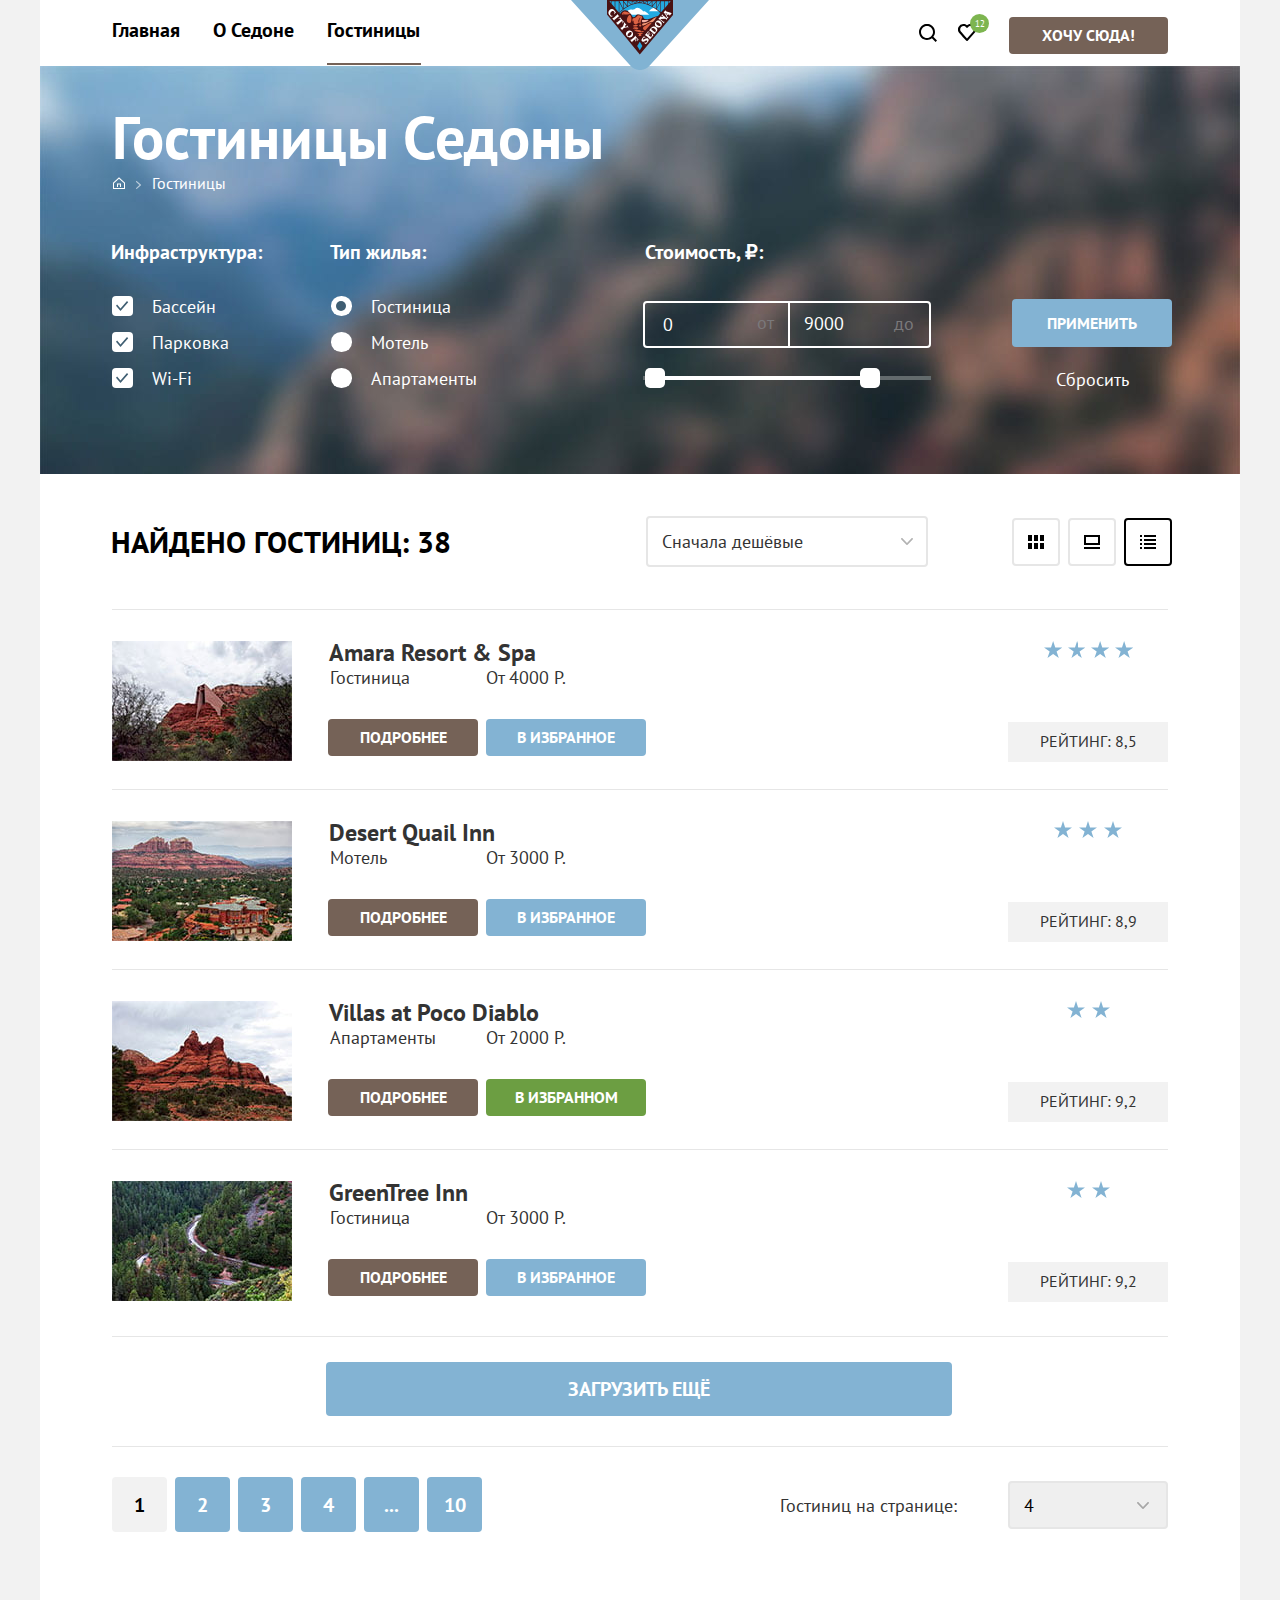
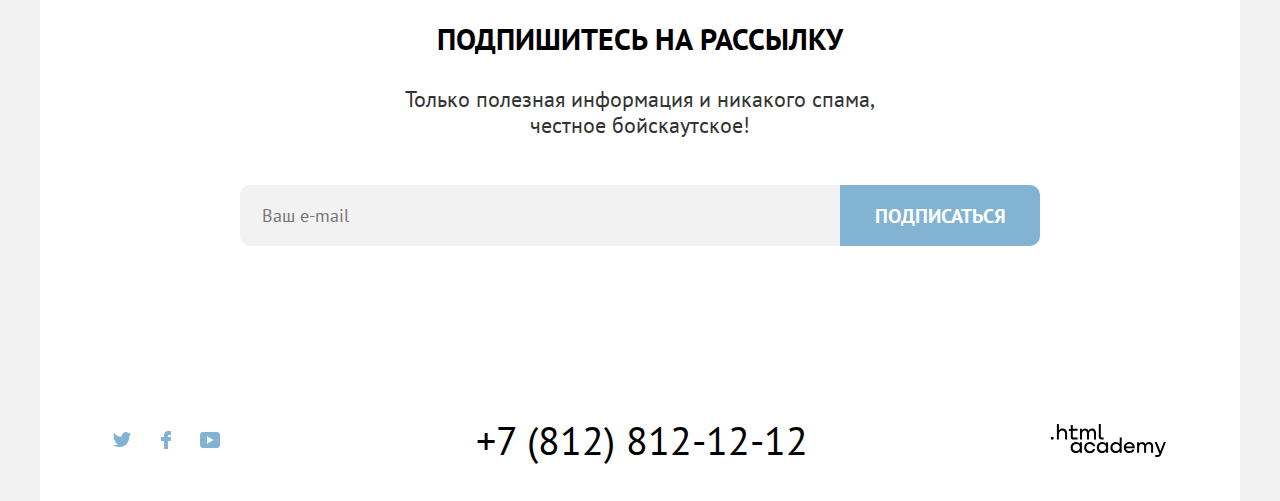
==== commit 39647023: "Защита 2" ====
--- a/catalog.html
+++ b/catalog.html
@@ -207,7 +207,7 @@
 			<div class="abode">
 				<div class="img-catalog"> <img src="images/catalog/hotel-1.jpg" width="180" height="120" alt="Amara Resort & Spa"> </div>
 				<div class="information">
-					<h2 class="info-abode">Amara Resort & Spa</h2>
+					<h2 class="info-abode"><a href="#">Amara Resort & Spa</a></h2>
 					<div class="rumbik"> <span class="adobe-name">Гостиница</span> <span class="adobe-price">От 4000 Р.</span> </div>
 					<div class="buttons"> <a href="#" class="cotrols-more"> Подробнее </a>
 						<button type="button" class="cotrols-favorites"> В избранное </button>
@@ -221,7 +221,7 @@
 			<div class="abode">
 				<div class="img-catalog"> <img src="images/catalog/hotel-2.jpg" width="180" height="120" alt="Desert Quail Inn"> </div>
 				<div class="information">
-					<h2 class="info-abode">Desert Quail Inn</h2>
+					<h2 class="info-abode"><a href="#">Desert Quail Inn</a></h2>
 					<div class="rumbik"> <span class="adobe-name">Мотель</span> <span class="adobe-price">От 3000 Р.</span> </div>
 					<div class="buttons"> <a href="#" class="cotrols-more"> Подробнее </a>
 						<button type="button" class="cotrols-favorites"> В избранное </button>
@@ -235,10 +235,10 @@
 			<div class="abode">
 				<div class="img-catalog"> <img src="images/catalog/hotel-3.jpg" width="180" height="120" alt="Villas at Poco Diablo"> </div>
 			<div class="information">
-				<h2 class="info-abode">Villas at Poco Diablo</h2>
+				<h2 class="info-abode"><a href="#">Villas at Poco Diablo</a></h2>
 					<div class="rumbik"> <span class="adobe-name">Апартаменты</span> <span class="adobe-price">От 2000 Р.</span> </div>
 					<div class="buttons"> <a href="#" class="cotrols-more"> Подробнее </a>
-						<button type="button" class="cotrols-favorites cotrols-favorites--green"> В избранное </button>
+						<button type="button" class="cotrols-favorites cotrols-favorites--green"> В избранном </button>
 				</div>
 			</div>
 			<div class="rating-item">
@@ -249,7 +249,7 @@
 		<div class="abode">
 				<div class="img-catalog"> <img src="images/catalog/hotel-4.jpg" width="180" height="120" alt="GreenTree Inn"> </div>
 				<div class="information">
-				<h2 class="info-abode">GreenTree Inn</h2>
+				<h2 class="info-abode"><a href="#">GreenTree Inn</a></h2>
 					<div class="rumbik"> <span class="adobe-name">Гостиница</span> <span class="adobe-price">От 3000 Р.</span> </div>
 					<div class="buttons"> <a href="#" class="cotrols-more"> Подробнее </a>
 						<button type="button" class="cotrols-favorites"> В избранное </button>
@@ -271,7 +271,7 @@
 					<button class="btn">10</button>
 				</div>
 				<form class="number-hotels">
-					<legend class="hotels-page">Гостиниц на странице:</legend>
+					<span class="hotels-page">Гостиниц на странице:</span>
 					<div class="hotel-num">
 						<select class="number-hot" name="sorting">
 							<option value="4">4</option>
--- a/styles/styles.css
+++ b/styles/styles.css
@@ -943,11 +943,8 @@
 	text-align: center;
 }
 
-.advantages-item {
-	text-align: center;
-}
-
 .advantages-title {
+	position: relative;
 	font-family: "PT Sans", sans-serif;
 	font-size: 24px;
 	line-height: 28px;
@@ -956,8 +953,15 @@
 	padding-left: 90px;
 	color: #000000;
 	margin: 0;
-	margin-top: 23px;
+	padding-top: 98px;
 	margin-bottom: 0;	
+}
+
+.advantages-title svg {
+	position: absolute;
+	top: 0;
+	left: 50%;
+	transform: translateX(-50%);
 }
 
 
@@ -1094,9 +1098,10 @@
 	font-family: "PT Sans", sans-serif;
 	font-style: normal;
 	color: #000000;
+	text-align: center;
 	margin: 0;
 	padding-top: 88px;
-    padding-bottom: 57px;
+   padding-bottom: 57px;
    width: 400px;
    min-height: 240px;
    background-color: rgba(131, 179, 211, 0.12);
@@ -1129,34 +1134,31 @@
 text-align: center;
 color: #333333;
 text-align: center;
-padding-right: 92px;
-padding-left: 92px;
+padding-right: 85px;
+padding-left: 85px;
 margin: 0;
 margin-top: 30px;
 }
 
 .advantages-description--text {
 	display: inline-block;
-   width: 250px;
    margin-top: 19px;
-   padding-right: 75px;
-   padding-left: 75px;
+   padding-right: 100px;
+   padding-left: 100px;
 }
 
 .advantages-description--text1 {
 	display: inline-block;
-   width: 250px;
    margin-top: 19px;
-   padding-right: 75px;
-   padding-left: 75px;
+   padding-right: 80px;
+   padding-left: 80px;
 }
 
 .advantages-description--text2 {
 	display: inline-block;
-   width: 250px;
    margin-top: 19px;
-   padding-right: 75px;
-   padding-left: 75px;
+   padding-right: 80px;
+   padding-left: 80px;
 }
 
 .advantages-description--white {
@@ -1623,6 +1625,10 @@
 	background-position: 50% 50%;
 }
 
+.control-input:focus ~ span {
+	outline: 1px solid #68A2CA;
+}
+
 .control-mark {
 	position: absolute;
 	top: 1px;
@@ -2079,25 +2085,32 @@
    padding-bottom: 2px;
    padding-left: 15px;
    padding-right: 15px;
-   border: 3px solid transparent;
    box-sizing: border-box;
+   cursor: pointer;
+	
+}
+
+.info-abode a:hover {
+	color: #756257;
+}
+
+.info-abode a:focus{
+	border: 3px solid #83B3D3;
+	box-sizing: border-box;
+	border-radius: 10px;
+}
+
+.info-abode a:active {
+   border: 3px solid #83B3D3;
    border-radius: 10px;
-   cursor: pointer;
-	
-}
-
-.info-abode:hover {
-	color: #756257;
-}
-
-.info-abode:focus{
-	border: 3px solid #83B3D3;
-	box-sizing: border-box;
-	border-radius: 10px;
-}
-
-.info-abode:active {
-   border: 3px solid #83B3D3;
+}
+
+.info-abode a {
+	text-decoration: none;
+	color: inherit;
+	outline: none;
+	border: 3px solid transparent;
+   box-sizing: border-box;
    border-radius: 10px;
 }
 
@@ -2439,8 +2452,11 @@
  .number-hotels {
 	 display: flex;
 	 align-items: center;
-	 
-
+ }
+
+ .number-hot:focus {
+	 outline: 3px solid #83B3D3;
+	 border-radius: 4px;
  }
 
  .number-hot {
